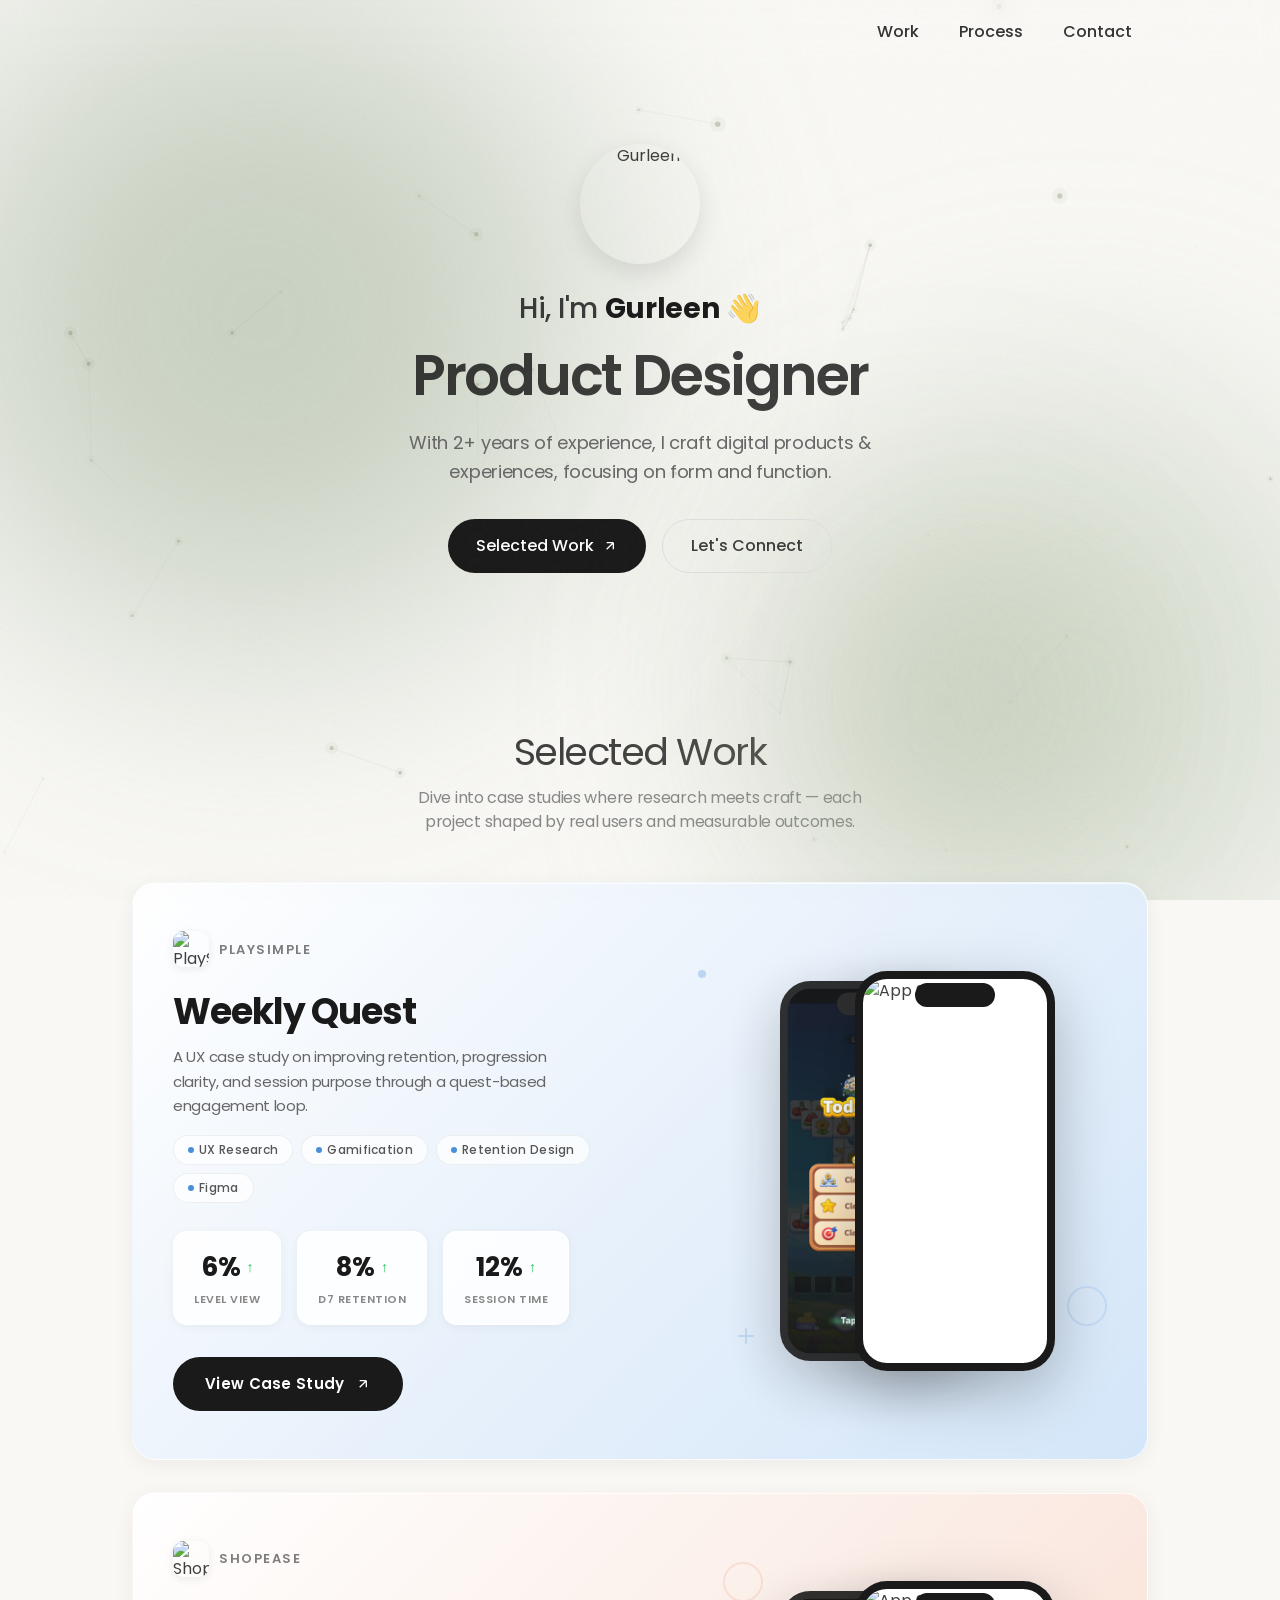
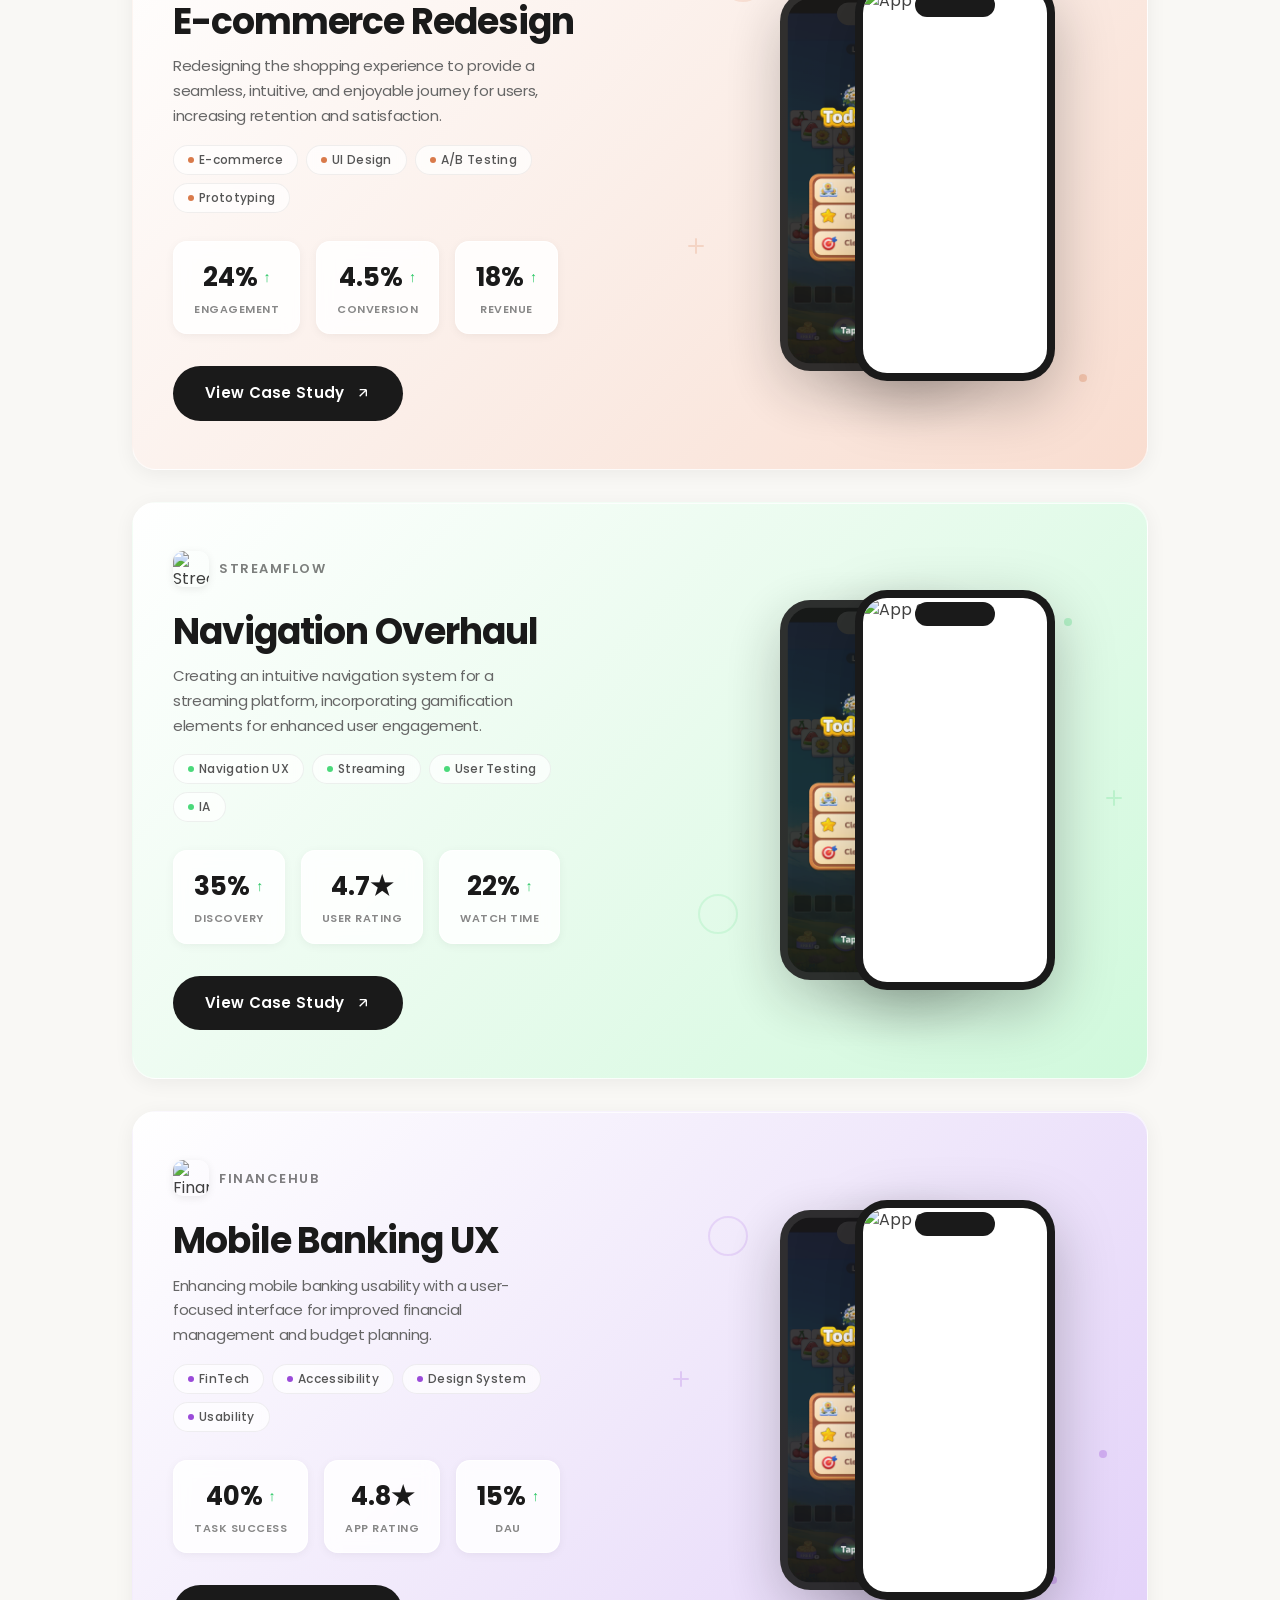
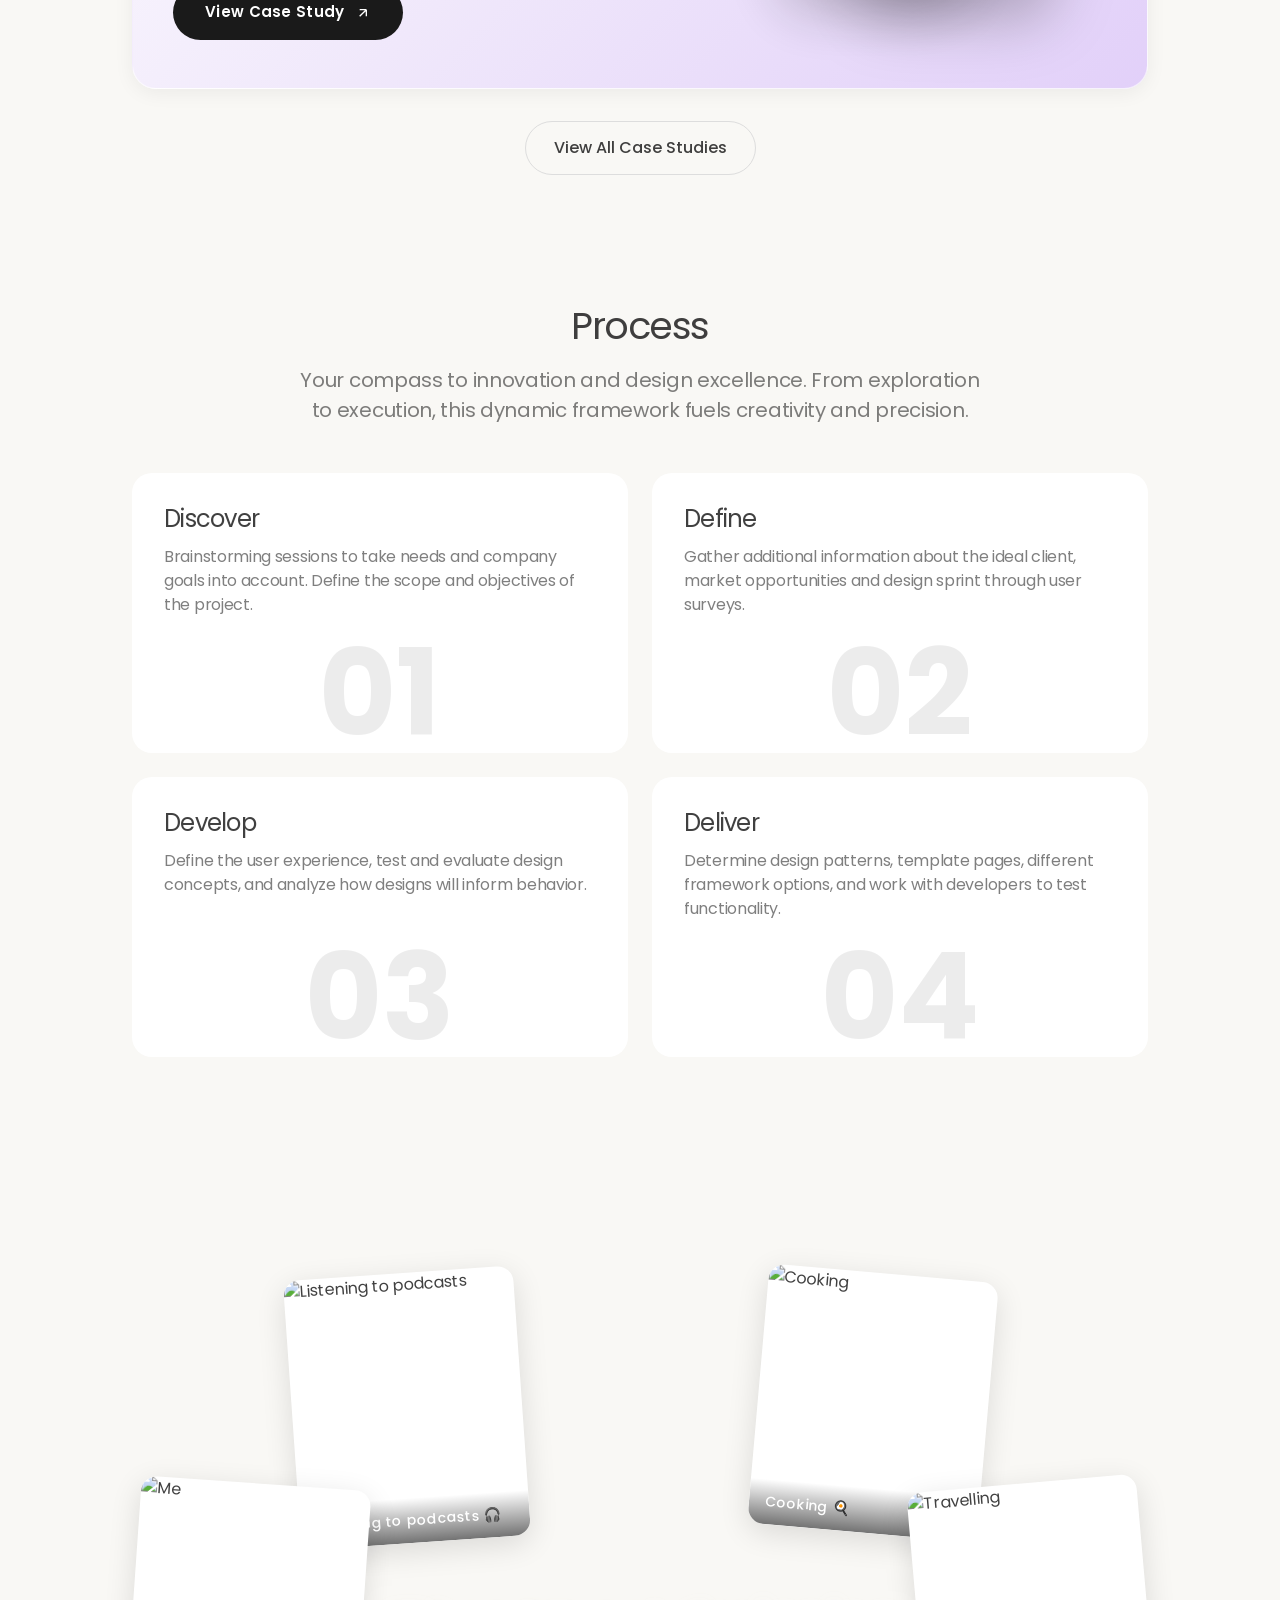
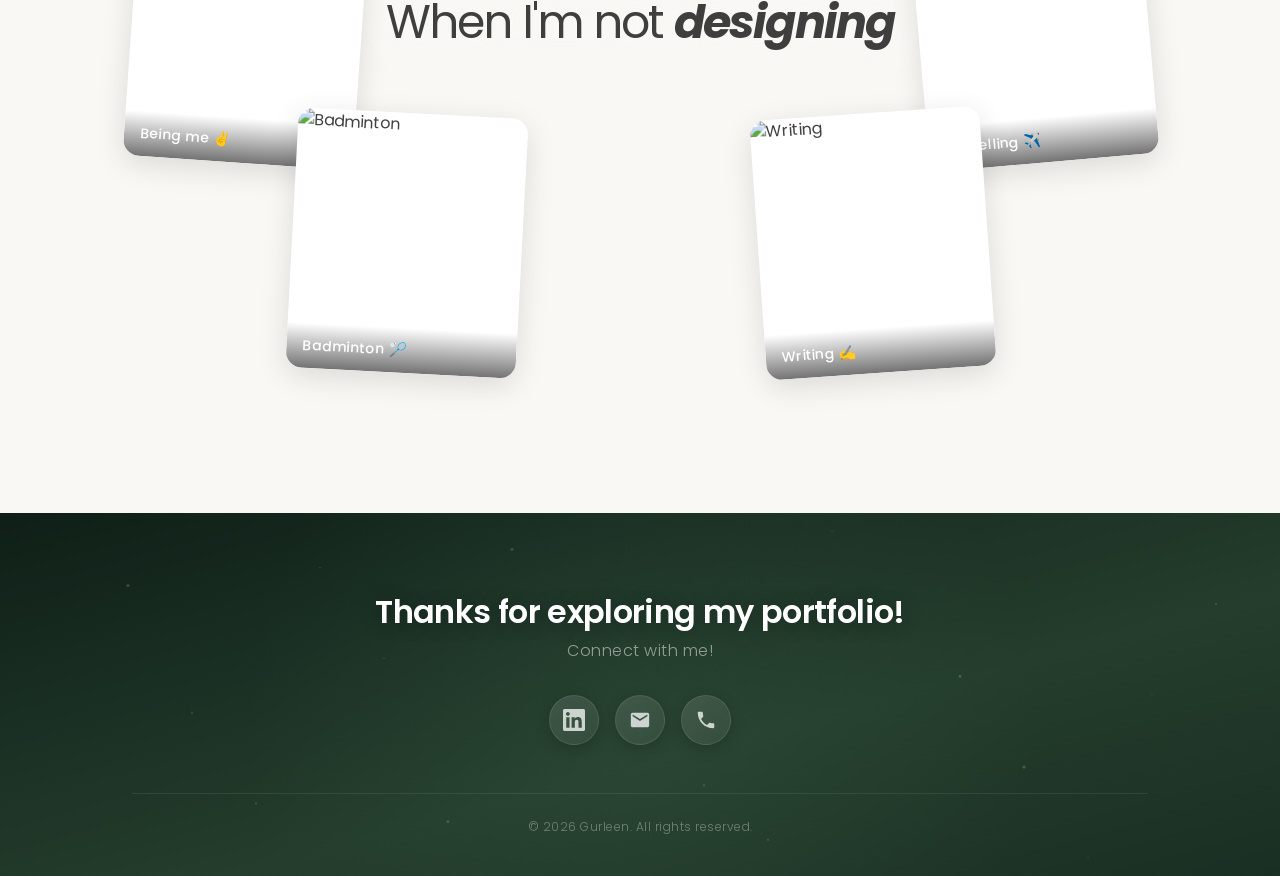
==== index.html @ dbb19b1e "Initial commit: Gurleen portfolio site" ====
<!doctype html>
<html lang="en-US">
<head>
    <meta charset="utf-8">
    <meta name="viewport" content="width=device-width, initial-scale=1.0">
    <title>Gurleen - Product Designer Portfolio</title>
    <meta name="description" content="Product Designer with 2+ years of experience crafting digital products & experiences. Specializing in UX/UI design, design systems, and user research.">
    
    <!-- Favicon -->
    <link href="https://framerusercontent.com/images/3dpALmvrIR88qPmbDlYoTyJSig.png" rel="icon">
    
    <!-- Open Graph -->
    <meta property="og:type" content="website">
    <meta property="og:title" content="Gurleen - Product Designer Portfolio">
    <meta property="og:description" content="Product Designer with 2+ years of experience crafting digital products & experiences.">
    <meta property="og:image" content="https://framerusercontent.com/images/rBYv4R2TbYh9J3MwS5SbSYaLus.jpg">
    
    <!-- Google Fonts -->
    <link rel="preconnect" href="https://fonts.googleapis.com">
    <link rel="preconnect" href="https://fonts.gstatic.com" crossorigin>
    <link href="https://fonts.googleapis.com/css2?family=Poppins:wght@300;400;500;600;700&display=swap" rel="stylesheet">

    <style>
        /* ===== CSS CUSTOM PROPERTIES (COLOR TOKENS) ===== */
        :root {
            --bg-primary: #f9f8f5;
            --bg-secondary: #f5f4ef;
            --bg-white: #ffffff;
            --bg-dark: #1e1515;
            
            --text-primary: rgba(0, 0, 0, 0.75);
            --text-secondary: rgba(0, 0, 0, 0.5);
            --text-tertiary: rgba(0, 0, 0, 0.15);
            --text-white: #ffffff;
            --text-dark: #1e1515;
            
            --accent-green-light: #dfefd7;
            --accent-green-dark: #4d6043;
            --accent-peach-light: #fae5d1;
            --accent-peach-dark: #87684a;
            --accent-blue-light: #d1eafa;
            --accent-blue-dark: #3f6c88;
            --accent-purple-light: #e7e0eb;
            --accent-purple-dark: #755388;
            --accent-pink-light: #fad1d1;
            --accent-pink-dark: #793e3e;
            
            /* Work card accent colors */
            --card1-accent: #4a90d9;
            --card1-bg: linear-gradient(135deg, #ffffff 0%, #e8f1fb 50%, #d4e6f9 100%);
            --card2-accent: #d97a4a;
            --card2-bg: linear-gradient(135deg, #ffffff 0%, #fbeee8 50%, #f9ddd0 100%);
            --card3-accent: #4ad97a;
            --card3-bg: linear-gradient(135deg, #ffffff 0%, #e8fbed 50%, #d0f9dc 100%);
            --card4-accent: #9a4ad9;
            --card4-bg: linear-gradient(135deg, #ffffff 0%, #f0e8fb 50%, #e2d0f9 100%);
            
            --font-heading: 'Poppins', sans-serif;
            --font-body: 'Poppins', sans-serif;
            
            --radius-sm: 8px;
            --radius-md: 12px;
            --radius-lg: 20px;
            --radius-xl: 32px;
        }

        /* ===== RESET & BASE ===== */
        *, *::before, *::after {
            box-sizing: border-box;
            margin: 0;
            padding: 0;
        }

        html {
            scroll-behavior: smooth;
            -webkit-font-smoothing: antialiased;
            -moz-osx-font-smoothing: grayscale;
        }

        body {
            font-family: var(--font-body);
            font-size: 16px;
            line-height: 1.5;
            color: var(--text-primary);
            background-color: #f9f8f5;
            position: relative;
            overflow-x: hidden;
        }

        /* ===== REFINED AMBIENT BACKGROUND ===== */
        /* Color Palette: Monochromatic Sage/Olive Tones */
        
        /* Noise texture overlay */
        .noise-overlay {
            position: fixed;
            top: 0;
            left: 0;
            width: 100%;
            height: 100%;
            z-index: 2;
            pointer-events: none;
            opacity: 0.02;
            background-image: url("data:image/svg+xml,%3Csvg viewBox='0 0 200 200' xmlns='http://www.w3.org/2000/svg'%3E%3Cfilter id='noiseFilter'%3E%3CfeTurbulence type='fractalNoise' baseFrequency='0.9' numOctaves='4' stitchTiles='stitch'/%3E%3C/filter%3E%3Crect width='100%25' height='100%25' filter='url(%23noiseFilter)'/%3E%3C/svg%3E");
        }
        
        .glow-container {
            position: fixed;
            top: 0;
            left: 0;
            width: 100%;
            height: 100%;
            z-index: 0;
            pointer-events: none;
            overflow: hidden;
        }
        
        /* Interactive Constellation Canvas */
        #constellation-canvas {
            position: fixed;
            top: 0;
            left: 0;
            width: 100%;
            height: 100%;
            z-index: 1;
            pointer-events: none;
        }
        
        .glow-orb {
            position: absolute;
            border-radius: 50%;
            will-change: transform;
            mix-blend-mode: multiply;
        }
        
        /* ===== Blob 1 - Deep Sage ===== */
        .blob-primary {
            width: 900px;
            height: 900px;
            background: radial-gradient(circle, 
                rgba(140, 160, 130, 0.5) 0%, 
                rgba(120, 145, 110, 0.3) 40%, 
                transparent 70%);
            filter: blur(100px);
            top: -15%;
            left: -15%;
            animation: drift-primary 30s ease-in-out infinite, morph 25s ease-in-out infinite;
        }
        
        /* ===== Blob 2 - Light Sage ===== */
        .blob-secondary {
            width: 800px;
            height: 800px;
            background: radial-gradient(circle, 
                rgba(170, 190, 160, 0.45) 0%, 
                rgba(155, 175, 145, 0.25) 40%, 
                transparent 70%);
            filter: blur(90px);
            bottom: -20%;
            right: -15%;
            animation: drift-secondary 35s ease-in-out infinite, morph 20s ease-in-out infinite reverse;
        }
        
        /* ===== Blob 3 - Muted Olive ===== */
        .blob-tertiary {
            width: 600px;
            height: 600px;
            background: radial-gradient(circle, 
                rgba(160, 170, 140, 0.4) 0%, 
                transparent 60%);
            filter: blur(110px);
            top: 45%;
            left: 50%;
            transform: translate(-50%, -50%);
            animation: drift-tertiary 40s ease-in-out infinite;
        }
        
        /* ===== KEYFRAME ANIMATIONS ===== */
        @keyframes drift-primary {
            0%, 100% { transform: translate(0, 0); }
            25% { transform: translate(60px, 40px); }
            50% { transform: translate(30px, -30px); }
            75% { transform: translate(-40px, 20px); }
        }
        
        @keyframes drift-secondary {
            0%, 100% { transform: translate(0, 0); }
            33% { transform: translate(-50px, -40px); }
            66% { transform: translate(40px, 30px); }
        }
        
        @keyframes drift-tertiary {
            0%, 100% { transform: translate(-50%, -50%); }
            50% { transform: translate(calc(-50% + 80px), calc(-50% - 60px)); }
        }
        
        @keyframes morph {
            0%, 100% { border-radius: 50%; }
            25% { border-radius: 40% 60% 55% 45% / 55% 40% 60% 45%; }
            50% { border-radius: 55% 45% 45% 55% / 45% 55% 50% 50%; }
            75% { border-radius: 45% 55% 50% 50% / 50% 45% 55% 50%; }
        }

        img {
            max-width: 100%;
            height: auto;
            display: block;
        }

        a {
            color: inherit;
            text-decoration: none;
        }

        /* ===== TYPOGRAPHY ===== */
        h1, h2, h3, h4, h5, h6 {
            font-family: var(--font-heading);
            font-weight: 400;
            line-height: 1.2;
            color: var(--text-primary);
        }

        h1 {
            font-size: 48px;
            letter-spacing: -0.04em;
        }

        h2 {
            font-size: 38px;
            letter-spacing: -0.04em;
        }

        h3 {
            font-size: 32px;
            letter-spacing: -0.03em;
        }

        h4 {
            font-size: 28px;
            letter-spacing: -0.02em;
        }

        p {
            font-size: 20px;
            line-height: 1.5;
            color: var(--text-secondary);
            letter-spacing: -0.3px;
        }

        .text-small {
            font-size: 16px;
        }

        .text-large {
            font-size: 24px;
        }

        /* ===== LAYOUT ===== */
        .container {
            width: 100%;
            max-width: 1080px;
            margin: 0 auto;
            padding: 0 32px;
        }

        .section {
            padding: 96px 0;
        }

        .section-header {
            margin-bottom: 48px;
        }

        /* ===== NAVIGATION ===== */
        .nav {
            position: sticky;
            top: 0;
            z-index: 100;
            background: transparent;
            backdrop-filter: blur(12px);
            -webkit-backdrop-filter: blur(12px);
            padding: 20px 0;
        }

        .nav-container {
            display: flex;
            justify-content: flex-end;
            align-items: center;
            max-width: 1080px;
            margin: 0 auto;
            padding: 0 32px;
        }

        .nav-links {
            display: flex;
            gap: 8px;
            list-style: none;
        }

        .nav-links a {
            font-family: var(--font-body);
            font-size: 16px;
            font-weight: 500;
            color: #333;
            padding: 12px 16px;
            border-radius: var(--radius-sm);
            transition: color 0.2s;
        }

        .nav-links a:hover {
            color: var(--text-secondary);
        }

        /* ===== MAIN CONTENT Z-INDEX ===== */
        .nav, .hero, .work-section, .skills-section, .experience-section, .hobbies-section, .contact-section, footer {
            position: relative;
            z-index: 1;
        }

        /* ===== HOBBIES / WHEN I'M NOT DESIGNING ===== */
        .hobbies-section {
            padding: 120px 0 140px;
            overflow: hidden;
        }

        .hobbies-collage {
            position: relative;
            width: 100%;
            max-width: 1100px;
            height: 700px;
            margin: 0 auto;
        }

        /* Center heading inside collage */
        .hobbies-title {
            position: absolute;
            top: 50%;
            left: 50%;
            transform: translate(-50%, -50%) scale(0.6);
            z-index: 5;
            text-align: center;
            white-space: nowrap;
            opacity: 0;
            filter: blur(12px);
            transition: opacity 0.8s ease, transform 0.8s cubic-bezier(0.16, 1, 0.3, 1), filter 0.8s ease;
        }

        .hobbies-title.animate-in {
            opacity: 1;
            transform: translate(-50%, -50%) scale(1);
            filter: blur(0);
        }

        .hobbies-title h2 {
            font-size: 46px;
            font-weight: 400;
            color: var(--text-primary);
            line-height: 1.2;
            text-shadow: 0 2px 20px rgba(249, 248, 245, 0.9);
        }

        .hobbies-title h2 em {
            font-weight: 700;
            font-style: italic;
        }

        .hobby-card {
            position: absolute;
            border-radius: 16px;
            overflow: hidden;
            box-shadow: 0 8px 30px rgba(0, 0, 0, 0.12);
            background: #fff;
            cursor: default;

            /* Start state: off-screen and invisible */
            opacity: 0;
            transform: var(--start-transform);
            transition: opacity 0s, transform 0s;
        }

        .hobby-card.animate-in {
            opacity: 1;
            transform: var(--end-transform);
            transition: opacity 0.6s cubic-bezier(0.16, 1, 0.3, 1),
                        transform 1s cubic-bezier(0.16, 1, 0.3, 1),
                        box-shadow 0.1s ease;
        }

        /* After entry animation settles, use snappier timing for hover */
        .hobby-card.hover-ready {
            transition: opacity 0.1s ease,
                        transform 0.1s cubic-bezier(0.34, 1.56, 0.64, 1),
                        box-shadow 0.1s ease;
        }

        .hobby-card.animate-in:hover {
            transform: var(--end-transform) scale(1.07);
            box-shadow: 0 18px 48px rgba(0, 0, 0, 0.18);
            z-index: 10;
        }

        .hobby-card img {
            width: 100%;
            height: 100%;
            object-fit: cover;
            display: block;
        }

        .hobby-label {
            position: absolute;
            bottom: 0;
            left: 0;
            right: 0;
            padding: 12px 16px;
            background: linear-gradient(transparent, rgba(0,0,0,0.55));
            color: #fff;
            font-size: 14px;
            font-weight: 500;
            letter-spacing: 0.02em;
        }

        /* Card 1 - Podcasts: top-left */
        .hobby-card:nth-child(2) {
            width: 230px; height: 270px;
            top: 0; left: 160px;
            --start-transform: translate(-350px, -300px) rotate(-40deg) scale(2.8);
            --end-transform: rotate(-4deg);
            transition-delay: 0.1s;
        }

        /* Card 2 - Cooking: top-right */
        .hobby-card:nth-child(3) {
            width: 230px; height: 260px;
            top: 0; right: 160px;
            --start-transform: translate(350px, -300px) rotate(20deg) scale(3);
            --end-transform: rotate(5deg);
            transition-delay: 0.2s;
        }

        /* Card 3 - My Photo: middle-left */
        .hobby-card:nth-child(4) {
            width: 230px; height: 280px;
            top: 50%; left: 0;
            margin-top: -140px;
            --start-transform: translate(-450px, 0) rotate(35deg) scale(2.5);
            --end-transform: rotate(4deg);
            transition-delay: 0.3s;
        }

        /* Card 4 - Travelling: middle-right */
        .hobby-card:nth-child(5) {
            width: 230px; height: 280px;
            top: 50%; right: 0;
            margin-top: -140px;
            --start-transform: translate(450px, 0) rotate(-30deg) scale(2.8);
            --end-transform: rotate(-5deg);
            transition-delay: 0.1s;
        }

        /* Card 5 - Badminton: bottom-left */
        .hobby-card:nth-child(6) {
            width: 230px; height: 260px;
            bottom: 0; left: 160px;
            --start-transform: translate(-350px, 300px) rotate(-25deg) scale(3);
            --end-transform: rotate(3deg);
            transition-delay: 0.5s;
        }

        /* Card 6 - Writing: bottom-right */
        .hobby-card:nth-child(7) {
            width: 230px; height: 260px;
            bottom: 0; right: 160px;
            --start-transform: translate(350px, 300px) rotate(35deg) scale(2.5);
            --end-transform: rotate(-4deg);
            transition-delay: 0.6s;
        }

        @media (max-width: 768px) {
            .hobbies-collage {
                height: 900px;
                max-width: 400px;
            }

            .hobbies-title h2 {
                font-size: 28px;
            }

            .hobby-card:nth-child(2) {
                width: 160px; height: 190px;
                top: 0; left: 30px;
            }
            .hobby-card:nth-child(3) {
                width: 160px; height: 185px;
                top: 0; right: 30px; left: auto;
            }
            .hobby-card:nth-child(4) {
                width: 160px; height: 200px;
                top: 50%; left: 5px;
                margin-top: -100px;
            }
            .hobby-card:nth-child(5) {
                width: 160px; height: 200px;
                top: 50%; right: 5px; left: auto;
                margin-top: -100px;
            }
            .hobby-card:nth-child(6) {
                width: 160px; height: 190px;
                bottom: 0; left: 30px;
            }
            .hobby-card:nth-child(7) {
                width: 160px; height: 185px;
                bottom: 0; right: 30px; left: auto;
            }
        }

        /* ===== HERO SECTION ===== */
        .hero {
            padding: 80px 0 60px;
            text-align: center;
        }

        .hero-avatar {
            width: 120px;
            height: 120px;
            border-radius: 50%;
            overflow: hidden;
            margin: 0 auto 24px;
            box-shadow: 0 8px 24px rgba(0, 0, 0, 0.1);
        }

        .hero-avatar img {
            width: 100%;
            height: 100%;
            object-fit: cover;
        }

        .hero-intro {
            font-size: 28px;
            color: var(--text-primary);
            margin-bottom: 12px;
            font-weight: 500;
        }

        .hero-intro .name {
            font-weight: 700;
            color: #1a1a1a;
        }

        .hero-title {
            font-size: 56px;
            font-weight: 600;
            margin-bottom: 20px;
            color: var(--text-primary);
        }

        .hero-description {
            max-width: 520px;
            margin: 0 auto 32px;
            font-size: 18px;
            line-height: 1.6;
            color: #666;
        }

        .hero-buttons {
            display: flex;
            justify-content: center;
            gap: 16px;
            flex-wrap: wrap;
        }

        /* ===== BUTTONS ===== */
        .btn {
            display: inline-flex;
            align-items: center;
            justify-content: center;
            gap: 8px;
            padding: 14px 28px;
            border-radius: 50px;
            font-family: var(--font-body);
            font-size: 16px;
            font-weight: 500;
            cursor: pointer;
            transition: all 0.3s ease;
            border: none;
        }

        .btn-primary {
            background-color: #1a1a1a;
            color: #ffffff;
        }

        .btn-primary:hover {
            background-color: #000000;
            transform: scale(1.05);
        }

        .btn-secondary {
            background-color: transparent;
            color: var(--text-primary);
            border: 1px solid #ddd;
        }

        .btn-secondary:hover {
            background-color: var(--bg-secondary);
            border-color: #ccc;
        }

        /* ===== WORK/PROJECTS SECTION ===== */
        .work {
            padding: 96px 0 64px;
        }

        .work-header {
            text-align: center;
            margin-bottom: 48px;
        }

        /* Sticky Scroll Container */
        .work-cards-container {
            position: relative;
        }

        /* Case Study Card Design with Sticky Scroll */
        .case-study-card {
            border-radius: 24px;
            overflow: hidden;
            margin-bottom: 32px;
            display: flex;
            min-height: 440px;
            position: sticky;
            top: 100px;
            /* Base card styling */
            background: var(--card1-bg);
            border: 1px solid rgba(255,255,255,0.6);
            box-shadow:
                0 4px 20px rgba(0, 0, 0, 0.06),
                inset 0 1px 0 rgba(255, 255, 255, 0.8);
            transition:
                transform 0.45s cubic-bezier(0.23, 1, 0.32, 1),
                box-shadow 0.5s ease;
        }

        .case-study-card:hover {
            box-shadow:
                0 20px 60px rgba(0, 0, 0, 0.10),
                0 8px 24px rgba(0, 0, 0, 0.06),
                inset 0 1px 0 rgba(255, 255, 255, 0.9);
        }

        .case-study-card:nth-child(1) {
            top: 100px; z-index: 1;
            background: var(--card1-bg);
            --card-accent: var(--card1-accent);
        }
        .case-study-card:nth-child(2) {
            top: 130px; z-index: 2;
            background: var(--card2-bg);
            --card-accent: var(--card2-accent);
        }
        .case-study-card:nth-child(3) {
            top: 160px; z-index: 3;
            background: var(--card3-bg);
            --card-accent: var(--card3-accent);
        }
        .case-study-card:nth-child(4) {
            top: 190px; z-index: 4;
            background: var(--card4-bg);
            --card-accent: var(--card4-accent);
        }

        .case-study-content {
            flex: 1;
            padding: 48px 40px;
            display: flex;
            flex-direction: column;
            position: relative;
            z-index: 2;
        }

        /* Brand Header */
        .brand-header {
            display: flex;
            align-items: center;
            gap: 10px;
            margin-bottom: 24px;
        }

        .brand-logo {
            width: 36px;
            height: 36px;
            border-radius: 10px;
            object-fit: contain;
            box-shadow: 0 2px 8px rgba(0,0,0,0.08);
        }

        .brand-name {
            font-size: 13px;
            font-weight: 600;
            color: var(--text-secondary);
            letter-spacing: 1.5px;
            text-transform: uppercase;
        }

        /* Main Title */
        .case-study-title {
            font-size: 36px;
            font-weight: 700;
            margin-bottom: 12px;
            color: #1a1a1a;
            line-height: 1.15;
            letter-spacing: -0.03em;
        }

        /* Description */
        .case-study-description {
            font-size: 15px;
            color: #666;
            margin-bottom: 16px;
            max-width: 380px;
            line-height: 1.65;
        }

        /* Skill Tags */
        .skill-tags {
            display: flex;
            flex-wrap: wrap;
            gap: 8px;
            margin-bottom: 28px;
        }
        .skill-tag {
            display: inline-flex;
            align-items: center;
            gap: 5px;
            padding: 5px 14px;
            border-radius: 50px;
            font-size: 12px;
            font-weight: 500;
            letter-spacing: 0.3px;
            background: rgba(255,255,255,0.7);
            border: 1px solid rgba(0,0,0,0.06);
            color: #555;
            backdrop-filter: blur(4px);
            transition: all 0.3s ease;
        }
        .skill-tag:hover {
            background: rgba(255,255,255,0.95);
            border-color: rgba(0,0,0,0.12);
            transform: translateY(-1px);
            box-shadow: 0 3px 8px rgba(0,0,0,0.06);
        }
        .skill-tag-dot {
            width: 6px;
            height: 6px;
            border-radius: 50%;
            background: var(--card-accent, #999);
        }

        /* Metrics Row */
        .metrics-row {
            display: flex;
            gap: 16px;
            margin-bottom: 32px;
        }

        .metric-card {
            background: rgba(255,255,255,0.85);
            border-radius: 14px;
            padding: 16px 20px;
            text-align: center;
            box-shadow: 0 2px 10px rgba(0, 0, 0, 0.05);
            min-width: 100px;
            border: 1px solid rgba(255,255,255,0.9);
            backdrop-filter: blur(8px);
            transition: all 0.35s cubic-bezier(0.23, 1, 0.32, 1);
            position: relative;
            overflow: hidden;
        }
        .metric-card::before {
            content: '';
            position: absolute;
            top: 0; left: 0;
            width: 100%; height: 3px;
            background: var(--card-accent, #4a90d9);
            opacity: 0;
            transition: opacity 0.3s ease;
        }
        .case-study-card:hover .metric-card::before {
            opacity: 1;
        }
        .metric-card:hover {
            transform: translateY(-4px);
            box-shadow: 0 8px 24px rgba(0, 0, 0, 0.08);
        }

        .metric-value {
            display: flex;
            align-items: center;
            justify-content: center;
            gap: 6px;
            font-size: 26px;
            font-weight: 700;
            color: #1a1a1a;
            margin-bottom: 4px;
            font-variant-numeric: tabular-nums;
        }

        .metric-arrow {
            color: #22c55e;
            font-size: 14px;
            display: inline-flex;
            animation: arrow-bounce 2s ease-in-out infinite;
        }
        @keyframes arrow-bounce {
            0%, 100% { transform: translateY(0); }
            50% { transform: translateY(-3px); }
        }

        .metric-label {
            font-size: 11px;
            color: #888;
            font-weight: 600;
            text-transform: uppercase;
            letter-spacing: 0.5px;
        }

        /* CTA Button with Magnetic Hover */
        .case-study-cta {
            display: inline-flex;
            align-items: center;
            justify-content: center;
            gap: 10px;
            background: #1a1a1a;
            color: #ffffff;
            padding: 16px 32px;
            border-radius: 50px;
            font-size: 15px;
            font-weight: 600;
            letter-spacing: 0.3px;
            cursor: pointer;
            transition: all 0.4s cubic-bezier(0.175, 0.885, 0.32, 1.275);
            border: none;
            width: fit-content;
            margin-top: auto;
            position: relative;
            overflow: hidden;
            z-index: 2;
        }

        .case-study-cta::before {
            content: '';
            position: absolute;
            top: 0;
            left: -100%;
            width: 100%;
            height: 100%;
            background: linear-gradient(90deg, transparent, rgba(255,255,255,0.15), transparent);
            transition: left 0.6s ease;
        }

        .case-study-cta::after {
            content: '';
            position: absolute;
            inset: 0;
            border-radius: 50px;
            background: linear-gradient(135deg, var(--card-accent, #4a90d9), #1a1a1a);
            opacity: 0;
            transition: opacity 0.4s ease;
            z-index: -1;
        }

        .case-study-cta:hover {
            transform: scale(1.08);
            box-shadow:
                0 10px 30px rgba(0, 0, 0, 0.2),
                0 0 0 1px rgba(255,255,255,0.1);
        }
        .case-study-cta:hover::after {
            opacity: 1;
        }

        .case-study-cta:hover::before {
            left: 100%;
        }

        .case-study-cta svg {
            transition: transform 0.3s ease;
        }

        .case-study-cta:hover svg {
            transform: translate(4px, -4px);
        }

        /* Device Mockups */
        .case-study-visuals {
            flex: 1;
            position: relative;
            display: flex;
            align-items: center;
            justify-content: center;
            padding: 32px;
            min-width: 400px;
            z-index: 2;
        }

        .device-mockups {
            position: relative;
            width: 100%;
            height: 100%;
            display: flex;
            align-items: center;
            justify-content: center;
        }

        .phone-mockup {
            position: absolute;
            width: 200px;
            height: 400px;
            background: #1a1a1a;
            border-radius: 32px;
            padding: 8px;
            box-shadow: 0 20px 60px rgba(0, 0, 0, 0.25);
            transition: transform 0.6s cubic-bezier(0.23, 1, 0.32, 1);
        }

        .phone-mockup.primary {
            z-index: 2;
            right: 60px;
        }
        .case-study-card:hover .phone-mockup.primary {
            transform: translateY(-8px) rotate(2deg);
        }

        .phone-mockup.secondary {
            z-index: 1;
            right: 140px;
            transform: scale(0.95);
            opacity: 0.9;
        }
        .case-study-card:hover .phone-mockup.secondary {
            transform: scale(0.95) translateY(-4px) rotate(-2deg);
        }

        .phone-screen {
            width: 100%;
            height: 100%;
            border-radius: 24px;
            overflow: hidden;
            background: #fff;
        }

        .phone-screen img {
            width: 100%;
            height: 100%;
            object-fit: fill;
        }

        .phone-notch {
            position: absolute;
            top: 12px;
            left: 50%;
            transform: translateX(-50%);
            width: 80px;
            height: 24px;
            background: #1a1a1a;
            border-radius: 12px;
            z-index: 3;
        }

        /* Floating decorative elements */
        .float-decoration {
            position: absolute;
            pointer-events: none;
            z-index: 0;
        }
        .float-dot {
            width: 8px;
            height: 8px;
            border-radius: 50%;
            background: var(--card-accent, #4a90d9);
            opacity: 0.3;
            animation: float-bob 3s ease-in-out infinite;
        }
        .float-ring {
            width: 40px;
            height: 40px;
            border-radius: 50%;
            border: 2px solid var(--card-accent, #4a90d9);
            opacity: 0.15;
            animation: float-bob 4s ease-in-out infinite reverse;
        }
        .float-cross {
            width: 16px;
            height: 16px;
            opacity: 0.2;
            animation: float-spin 8s linear infinite;
        }
        .float-cross::before,
        .float-cross::after {
            content: '';
            position: absolute;
            background: var(--card-accent, #4a90d9);
            border-radius: 2px;
        }
        .float-cross::before {
            width: 100%; height: 2px;
            top: 50%; left: 0;
            transform: translateY(-50%);
        }
        .float-cross::after {
            width: 2px; height: 100%;
            left: 50%; top: 0;
            transform: translateX(-50%);
        }
        @keyframes float-bob {
            0%, 100% { transform: translateY(0); }
            50% { transform: translateY(-12px); }
        }
        @keyframes float-spin {
            to { transform: rotate(360deg); }
        }

        .view-all-btn {
            text-align: center;
            margin-top: 32px;
        }

        /* ===== PROCESS SECTION ===== */
        .process {
            padding: 64px 0 96px;
        }

        .process-header {
            text-align: center;
            margin-bottom: 48px;
        }

        .process-header p {
            max-width: 700px;
            margin: 16px auto 0;
        }

        .process-grid {
            display: grid;
            grid-template-columns: repeat(2, 1fr);
            gap: 24px;
        }

        .process-card {
            background-color: var(--bg-white);
            border-radius: var(--radius-lg);
            padding: 32px;
            position: relative;
            min-height: 280px;
            overflow: hidden;
        }

        .process-number {
            font-size: 120px;
            font-weight: 700;
            color: var(--text-tertiary);
            position: absolute;
            bottom: -30px;
            left: 50%;
            transform: translateX(-50%);
            opacity: 0.5;
        }

        .process-card h3 {
            font-size: 24px;
            margin-bottom: 12px;
            position: relative;
            z-index: 1;
        }

        .process-card p {
            font-size: 16px;
            position: relative;
            z-index: 1;
        }

        /* ===== PREMIUM FOOTER ===== */
        .footer {
            background: linear-gradient(165deg, #0f1f17 0%, #1a2f23 30%, #243d2c 60%, #1a2f23 100%);
            color: var(--text-white);
            padding: 80px 0 40px;
            text-align: center;
            position: relative;
            overflow: hidden;
        }

        /* Ambient glow effect */
        .footer::before {
            content: '';
            position: absolute;
            top: -50%;
            left: 50%;
            transform: translateX(-50%);
            width: 800px;
            height: 800px;
            background: radial-gradient(circle, rgba(77, 124, 95, 0.15) 0%, transparent 70%);
            pointer-events: none;
        }

        /* Star-like dots with varied sizes */
        .footer::after {
            content: '';
            position: absolute;
            top: 0;
            left: 0;
            right: 0;
            bottom: 0;
            background-image: 
                radial-gradient(2px 2px at 10% 20%, rgba(255,255,255,0.4), transparent),
                radial-gradient(1.5px 1.5px at 20% 80%, rgba(255,255,255,0.3), transparent),
                radial-gradient(1px 1px at 30% 40%, rgba(255,255,255,0.25), transparent),
                radial-gradient(2px 2px at 40% 10%, rgba(255,255,255,0.35), transparent),
                radial-gradient(1px 1px at 50% 60%, rgba(255,255,255,0.2), transparent),
                radial-gradient(1.5px 1.5px at 60% 90%, rgba(255,255,255,0.3), transparent),
                radial-gradient(1px 1px at 70% 30%, rgba(255,255,255,0.25), transparent),
                radial-gradient(2px 2px at 80% 70%, rgba(255,255,255,0.4), transparent),
                radial-gradient(1px 1px at 90% 50%, rgba(255,255,255,0.2), transparent),
                radial-gradient(1.5px 1.5px at 15% 55%, rgba(255,255,255,0.3), transparent),
                radial-gradient(1px 1px at 25% 15%, rgba(255,255,255,0.25), transparent),
                radial-gradient(2px 2px at 35% 85%, rgba(255,255,255,0.35), transparent),
                radial-gradient(1px 1px at 45% 35%, rgba(255,255,255,0.2), transparent),
                radial-gradient(1.5px 1.5px at 55% 75%, rgba(255,255,255,0.3), transparent),
                radial-gradient(1px 1px at 65% 5%, rgba(255,255,255,0.25), transparent),
                radial-gradient(2px 2px at 75% 45%, rgba(255,255,255,0.4), transparent),
                radial-gradient(1px 1px at 85% 95%, rgba(255,255,255,0.2), transparent),
                radial-gradient(1.5px 1.5px at 95% 25%, rgba(255,255,255,0.3), transparent);
            pointer-events: none;
            opacity: 0.7;
        }

        .footer .container {
            position: relative;
            z-index: 1;
        }

        .footer h2 {
            color: #ffffff;
            margin-bottom: 8px;
            font-size: 32px;
            font-weight: 600;
            letter-spacing: -0.02em;
            text-shadow: 0 2px 20px rgba(0, 0, 0, 0.3);
        }

        .footer-subtitle {
            color: rgba(255, 255, 255, 0.5);
            margin-bottom: 32px;
            font-size: 16px;
            font-weight: 300;
            letter-spacing: 0.5px;
        }

        .footer-icons {
            display: flex;
            justify-content: center;
            gap: 16px;
            margin-bottom: 48px;
        }

        .footer-icon-link {
            width: 50px;
            height: 50px;
            border-radius: 50%;
            background: linear-gradient(145deg, rgba(255, 255, 255, 0.12) 0%, rgba(255, 255, 255, 0.05) 100%);
            border: 1px solid rgba(255, 255, 255, 0.1);
            display: flex;
            align-items: center;
            justify-content: center;
            transition: all 0.4s cubic-bezier(0.175, 0.885, 0.32, 1.275);
            box-shadow: 0 4px 15px rgba(0, 0, 0, 0.2);
        }

        .footer-icon-link:hover {
            background: linear-gradient(145deg, rgba(255, 255, 255, 0.2) 0%, rgba(255, 255, 255, 0.1) 100%);
            transform: translateY(-6px) scale(1.05);
            box-shadow: 0 12px 30px rgba(0, 0, 0, 0.3);
            border-color: rgba(255, 255, 255, 0.2);
        }

        .footer-icon-link svg {
            width: 22px;
            height: 22px;
            fill: rgba(255, 255, 255, 0.75);
            transition: all 0.3s ease;
        }

        .footer-icon-link:hover svg {
            fill: #ffffff;
        }

        .footer-bottom {
            display: flex;
            justify-content: center;
            align-items: center;
            padding-top: 24px;
            border-top: 1px solid rgba(255, 255, 255, 0.08);
        }

        .footer-copyright {
            font-size: 12px;
            color: rgba(255, 255, 255, 0.35);
            font-weight: 300;
            letter-spacing: 0.5px;
        }

        /* ===== RESPONSIVE ===== */
        @media (max-width: 1024px) {
            h1 { font-size: 42px; }
            h2 { font-size: 32px; }
            h3 { font-size: 26px; }
        }

        @media (max-width: 768px) {
            .container {
                padding: 0 24px;
            }
            
            .section {
                padding: 64px 0;
            }
            
            h1 { font-size: 36px; }
            h2 { font-size: 28px; }
            h3 { font-size: 22px; }
            p { font-size: 18px; }
            
            .nav-links {
                display: none;
            }
            
            .hero-buttons {
                flex-direction: column;
                align-items: center;
            }
            
            .process-grid {
                grid-template-columns: 1fr;
            }
            
            .footer-bottom {
                flex-direction: column;
                gap: 24px;
            }

            .case-study-card {
                flex-direction: column;
            }

            .case-study-visuals {
                min-width: auto;
                min-height: 300px;
            }

            .phone-mockup {
                width: 140px;
                height: 280px;
            }

            .phone-mockup.primary {
                right: 30px;
            }

            .phone-mockup.secondary {
                right: 90px;
            }

            .metrics-row {
                flex-wrap: wrap;
            }

            .metric-card {
                min-width: 80px;
                padding: 12px 16px;
            }

            .skill-tags {
                gap: 6px;
            }
            .skill-tag {
                font-size: 11px;
                padding: 4px 10px;
            }

            .case-study-title {
                font-size: 28px;
            }

            .float-decoration {
                display: none;
            }
        }
    </style>
</head>
<body>
    <!-- REFINED AMBIENT BACKGROUND -->
    <div class="glow-container">
        <!-- Ambient Color Blobs - Monochromatic Sage -->
        <div class="glow-orb blob-primary"></div>
        <div class="glow-orb blob-secondary"></div>
        <div class="glow-orb blob-tertiary"></div>
    </div>
    
    <!-- Interactive Constellation Network -->
    <canvas id="constellation-canvas"></canvas>
    
    <!-- Noise Texture Overlay -->
    <div class="noise-overlay"></div>

    <!-- NAVIGATION -->
    <nav class="nav">
        <div class="nav-container">
            <ul class="nav-links">
                <li><a href="#work">Work</a></li>
                <li><a href="#process">Process</a></li>
                <li><a href="#contact">Contact</a></li>
            </ul>
        </div>
    </nav>

    <!-- HERO SECTION -->
    <section class="hero">
        <div class="container">
            <div class="hero-avatar">
                <img src="https://framerusercontent.com/images/vq9vnuJruUyplvTmweJBT00k1I.jpg?width=200&height=200" alt="Gurleen">
            </div>
            <p class="hero-intro">Hi, I'm <span class="name">Gurleen</span> 👋</p>
            <h1 class="hero-title">Product Designer</h1>
            <p class="hero-description">
                With 2+ years of experience, I craft digital products & experiences, focusing on form and function.
            </p>
            <div class="hero-buttons">
                <a href="#work" class="btn btn-primary">
                    <span>Selected Work</span>
                    <svg width="16" height="16" viewBox="0 0 24 24" fill="none" stroke="currentColor" stroke-width="2">
                        <path d="M7 17L17 7M17 7H7M17 7V17"/>
                    </svg>
                </a>
                <a href="#contact" class="btn btn-secondary">Let's Connect</a>
            </div>
        </div>
    </section>

    <!-- WORK SECTION -->
    <section id="work" class="work">
        <div class="container">
            <div class="work-header">
                <h2>Selected Work</h2>
                <p style="max-width: 500px; margin: 12px auto 0; font-size: 16px; color: #888;">Dive into case studies where research meets craft — each project shaped by real users and measurable outcomes.</p>
            </div>
            
            <!-- Sticky Scroll Cards Container -->
            <div class="work-cards-container">
            
            <!-- Case Study 1: PlaySimple Weekly Quest -->
            <div class="case-study-card">
                <div class="case-study-content">
                    <div class="brand-header">
                        <img src="https://framerusercontent.com/images/vq9vnuJruUyplvTmweJBT00k1I.jpg?width=64" alt="PlaySimple" class="brand-logo">
                        <span class="brand-name">PlaySimple</span>
                    </div>
                    
                    <h3 class="case-study-title">Weekly Quest</h3>
                    
                    <p class="case-study-description">
                        A UX case study on improving retention, progression clarity, and session purpose through a quest-based engagement loop.
                    </p>

                    <div class="skill-tags">
                        <span class="skill-tag"><span class="skill-tag-dot"></span>UX Research</span>
                        <span class="skill-tag"><span class="skill-tag-dot"></span>Gamification</span>
                        <span class="skill-tag"><span class="skill-tag-dot"></span>Retention Design</span>
                        <span class="skill-tag"><span class="skill-tag-dot"></span>Figma</span>
                    </div>
                    
                    <div class="metrics-row">
                        <div class="metric-card">
                            <div class="metric-value">
                                6%
                                <span class="metric-arrow">↑</span>
                            </div>
                            <div class="metric-label">Level View</div>
                        </div>
                        <div class="metric-card">
                            <div class="metric-value">
                                8%
                                <span class="metric-arrow">↑</span>
                            </div>
                            <div class="metric-label">D7 Retention</div>
                        </div>
                        <div class="metric-card">
                            <div class="metric-value">
                                12%
                                <span class="metric-arrow">↑</span>
                            </div>
                            <div class="metric-label">Session Time</div>
                        </div>
                    </div>
                    
                    <a href="case-study-1.html" class="case-study-cta">
                        View Case Study
                        <svg width="16" height="16" viewBox="0 0 24 24" fill="none" stroke="currentColor" stroke-width="2">
                            <path d="M7 17L17 7M17 7H7M17 7V17"/>
                        </svg>
                    </a>
                </div>
                
                <div class="case-study-visuals">
                    <div class="float-decoration float-dot" style="top: 15%; left: 10%; animation-delay: 0s;"></div>
                    <div class="float-decoration float-ring" style="top: 70%; right: 8%; animation-delay: 0.5s;"></div>
                    <div class="float-decoration float-cross" style="bottom: 20%; left: 18%; animation-delay: 1s;"></div>
                    <div class="float-decoration float-dot" style="top: 35%; right: 25%; animation-delay: 1.5s;"></div>
                    <div class="device-mockups">
                        <div class="phone-mockup secondary">
                            <div class="phone-notch"></div>
                            <div class="phone-screen">
                                <img src="images/Weekly%20quest%20intro.png" alt="App Screen 2">
                            </div>
                        </div>
                        <div class="phone-mockup primary">
                            <div class="phone-notch"></div>
                            <div class="phone-screen">
                                <img src="images/Quest%20Main%20Pop%20up.png" alt="App Screen 1">
                            </div>
                        </div>
                    </div>
                </div>
            </div>

            <!-- Case Study 2: E-commerce Redesign -->
            <div class="case-study-card">
                <div class="case-study-content">
                    <div class="brand-header">
                        <img src="https://framerusercontent.com/images/vq9vnuJruUyplvTmweJBT00k1I.jpg?width=64" alt="ShopEase" class="brand-logo">
                        <span class="brand-name">ShopEase</span>
                    </div>
                    
                    <h3 class="case-study-title">E-commerce Redesign</h3>
                    
                    <p class="case-study-description">
                        Redesigning the shopping experience to provide a seamless, intuitive, and enjoyable journey for users, increasing retention and satisfaction.
                    </p>

                    <div class="skill-tags">
                        <span class="skill-tag"><span class="skill-tag-dot"></span>E-commerce</span>
                        <span class="skill-tag"><span class="skill-tag-dot"></span>UI Design</span>
                        <span class="skill-tag"><span class="skill-tag-dot"></span>A/B Testing</span>
                        <span class="skill-tag"><span class="skill-tag-dot"></span>Prototyping</span>
                    </div>
                    
                    <div class="metrics-row">
                        <div class="metric-card">
                            <div class="metric-value">
                                24%
                                <span class="metric-arrow">↑</span>
                            </div>
                            <div class="metric-label">Engagement</div>
                        </div>
                        <div class="metric-card">
                            <div class="metric-value">
                                4.5%
                                <span class="metric-arrow">↑</span>
                            </div>
                            <div class="metric-label">Conversion</div>
                        </div>
                        <div class="metric-card">
                            <div class="metric-value">
                                18%
                                <span class="metric-arrow">↑</span>
                            </div>
                            <div class="metric-label">Revenue</div>
                        </div>
                    </div>
                    
                    <a href="case-study-2.html" class="case-study-cta">
                        View Case Study
                        <svg width="16" height="16" viewBox="0 0 24 24" fill="none" stroke="currentColor" stroke-width="2">
                            <path d="M7 17L17 7M17 7H7M17 7V17"/>
                        </svg>
                    </a>
                </div>
                
                <div class="case-study-visuals">
                    <div class="float-decoration float-ring" style="top: 12%; left: 15%; animation-delay: 0.3s;"></div>
                    <div class="float-decoration float-dot" style="bottom: 15%; right: 12%; animation-delay: 0.8s;"></div>
                    <div class="float-decoration float-cross" style="top: 60%; left: 8%; animation-delay: 1.2s;"></div>
                    <div class="device-mockups">
                        <div class="phone-mockup secondary">
                            <div class="phone-notch"></div>
                            <div class="phone-screen">
                                <img src="images/Weekly%20quest%20intro.png" alt="App Screen 2">
                            </div>
                        </div>
                        <div class="phone-mockup primary">
                            <div class="phone-notch"></div>
                            <div class="phone-screen">
                                <img src="images/Quest%20Main%20Pop%20up.png" alt="App Screen 1">
                            </div>
                        </div>
                    </div>
                </div>
            </div>

            <!-- Case Study 3: Streaming Navigation -->
            <div class="case-study-card">
                <div class="case-study-content">
                    <div class="brand-header">
                        <img src="https://framerusercontent.com/images/vq9vnuJruUyplvTmweJBT00k1I.jpg?width=64" alt="StreamFlow" class="brand-logo">
                        <span class="brand-name">StreamFlow</span>
                    </div>
                    
                    <h3 class="case-study-title">Navigation Overhaul</h3>
                    
                    <p class="case-study-description">
                        Creating an intuitive navigation system for a streaming platform, incorporating gamification elements for enhanced user engagement.
                    </p>

                    <div class="skill-tags">
                        <span class="skill-tag"><span class="skill-tag-dot"></span>Navigation UX</span>
                        <span class="skill-tag"><span class="skill-tag-dot"></span>Streaming</span>
                        <span class="skill-tag"><span class="skill-tag-dot"></span>User Testing</span>
                        <span class="skill-tag"><span class="skill-tag-dot"></span>IA</span>
                    </div>
                    
                    <div class="metrics-row">
                        <div class="metric-card">
                            <div class="metric-value">
                                35%
                                <span class="metric-arrow">↑</span>
                            </div>
                            <div class="metric-label">Discovery</div>
                        </div>
                        <div class="metric-card">
                            <div class="metric-value">
                                4.7★
                            </div>
                            <div class="metric-label">User Rating</div>
                        </div>
                        <div class="metric-card">
                            <div class="metric-value">
                                22%
                                <span class="metric-arrow">↑</span>
                            </div>
                            <div class="metric-label">Watch Time</div>
                        </div>
                    </div>
                    
                    <a href="case-study-3.html" class="case-study-cta">
                        View Case Study
                        <svg width="16" height="16" viewBox="0 0 24 24" fill="none" stroke="currentColor" stroke-width="2">
                            <path d="M7 17L17 7M17 7H7M17 7V17"/>
                        </svg>
                    </a>
                </div>
                
                <div class="case-study-visuals">
                    <div class="float-decoration float-dot" style="top: 20%; right: 15%; animation-delay: 0.2s;"></div>
                    <div class="float-decoration float-ring" style="bottom: 25%; left: 10%; animation-delay: 0.7s;"></div>
                    <div class="float-decoration float-cross" style="top: 50%; right: 5%; animation-delay: 1.1s;"></div>
                    <div class="device-mockups">
                        <div class="phone-mockup secondary">
                            <div class="phone-notch"></div>
                            <div class="phone-screen">
                                <img src="images/Weekly%20quest%20intro.png" alt="App Screen 2">
                            </div>
                        </div>
                        <div class="phone-mockup primary">
                            <div class="phone-notch"></div>
                            <div class="phone-screen">
                                <img src="images/Quest%20Main%20Pop%20up.png" alt="App Screen 1">
                            </div>
                        </div>
                    </div>
                </div>
            </div>

            <!-- Case Study 4: Banking App -->
            <div class="case-study-card">
                <div class="case-study-content">
                    <div class="brand-header">
                        <img src="https://framerusercontent.com/images/vq9vnuJruUyplvTmweJBT00k1I.jpg?width=64" alt="FinanceHub" class="brand-logo">
                        <span class="brand-name">FinanceHub</span>
                    </div>
                    
                    <h3 class="case-study-title">Mobile Banking UX</h3>
                    
                    <p class="case-study-description">
                        Enhancing mobile banking usability with a user-focused interface for improved financial management and budget planning.
                    </p>

                    <div class="skill-tags">
                        <span class="skill-tag"><span class="skill-tag-dot"></span>FinTech</span>
                        <span class="skill-tag"><span class="skill-tag-dot"></span>Accessibility</span>
                        <span class="skill-tag"><span class="skill-tag-dot"></span>Design System</span>
                        <span class="skill-tag"><span class="skill-tag-dot"></span>Usability</span>
                    </div>
                    
                    <div class="metrics-row">
                        <div class="metric-card">
                            <div class="metric-value">
                                40%
                                <span class="metric-arrow">↑</span>
                            </div>
                            <div class="metric-label">Task Success</div>
                        </div>
                        <div class="metric-card">
                            <div class="metric-value">
                                4.8★
                            </div>
                            <div class="metric-label">App Rating</div>
                        </div>
                        <div class="metric-card">
                            <div class="metric-value">
                                15%
                                <span class="metric-arrow">↑</span>
                            </div>
                            <div class="metric-label">DAU</div>
                        </div>
                    </div>
                    
                    <a href="case-study-4.html" class="case-study-cta">
                        View Case Study
                        <svg width="16" height="16" viewBox="0 0 24 24" fill="none" stroke="currentColor" stroke-width="2">
                            <path d="M7 17L17 7M17 7H7M17 7V17"/>
                        </svg>
                    </a>
                </div>
                
                <div class="case-study-visuals">
                    <div class="float-decoration float-ring" style="top: 18%; left: 12%; animation-delay: 0.4s;"></div>
                    <div class="float-decoration float-dot" style="bottom: 18%; right: 18%; animation-delay: 0.9s;"></div>
                    <div class="float-decoration float-cross" style="top: 45%; left: 5%; animation-delay: 1.3s;"></div>
                    <div class="float-decoration float-dot" style="bottom: 40%; right: 8%; animation-delay: 1.7s;"></div>
                    <div class="device-mockups">
                        <div class="phone-mockup secondary">
                            <div class="phone-notch"></div>
                            <div class="phone-screen">
                                <img src="images/Weekly%20quest%20intro.png" alt="App Screen 2">
                            </div>
                        </div>
                        <div class="phone-mockup primary">
                            <div class="phone-notch"></div>
                            <div class="phone-screen">
                                <img src="images/Quest%20Main%20Pop%20up.png" alt="App Screen 1">
                            </div>
                        </div>
                    </div>
                </div>
            </div>

            </div><!-- End of work-cards-container -->

            <div class="view-all-btn">
                <a href="#" class="btn btn-secondary">View All Case Studies</a>
            </div>
        </div>
    </section>

    <!-- PROCESS SECTION -->
    <section id="process" class="process">
        <div class="container">
            <div class="process-header">
                <h2>Process</h2>
                <p>Your compass to innovation and design excellence. From exploration to execution, this dynamic framework fuels creativity and precision.</p>
            </div>
            
            <div class="process-grid">
                <div class="process-card">
                    <span class="process-number">01</span>
                    <h3>Discover</h3>
                    <p>Brainstorming sessions to take needs and company goals into account. Define the scope and objectives of the project.</p>
                </div>
                <div class="process-card">
                    <span class="process-number">02</span>
                    <h3>Define</h3>
                    <p>Gather additional information about the ideal client, market opportunities and design sprint through user surveys.</p>
                </div>
                <div class="process-card">
                    <span class="process-number">03</span>
                    <h3>Develop</h3>
                    <p>Define the user experience, test and evaluate design concepts, and analyze how designs will inform behavior.</p>
                </div>
                <div class="process-card">
                    <span class="process-number">04</span>
                    <h3>Deliver</h3>
                    <p>Determine design patterns, template pages, different framework options, and work with developers to test functionality.</p>
                </div>
            </div>
        </div>
    </section>

    <!-- WHEN I'M NOT DESIGNING -->
    <section class="hobbies-section">
        <div class="container">
            <div class="hobbies-collage" id="hobbies-collage">
                <!-- Center Title -->
                <div class="hobbies-title" id="hobbies-title">
                    <h2>When I'm not <em>designing</em></h2>
                </div>
                <!-- 1: Podcasts -->
                <div class="hobby-card">
                    <img src="https://images.unsplash.com/photo-1590602847861-f357a9332bbc?w=400&h=500&fit=crop" alt="Listening to podcasts">
                    <div class="hobby-label">Listening to podcasts 🎧</div>
                </div>
                <!-- 2: Cooking -->
                <div class="hobby-card">
                    <img src="https://images.unsplash.com/photo-1556909114-f6e7ad7d3136?w=400&h=500&fit=crop" alt="Cooking">
                    <div class="hobby-label">Cooking 🍳</div>
                </div>
                <!-- 3: My Photo -->
                <div class="hobby-card">
                    <img src="https://framerusercontent.com/images/vq9vnuJruUyplvTmweJBT00k1I.jpg?width=400" alt="Me">
                    <div class="hobby-label">Being me ✌️</div>
                </div>
                <!-- 4: Travelling -->
                <div class="hobby-card">
                    <img src="https://images.unsplash.com/photo-1501785888041-af3ef285b470?w=400&h=400&fit=crop" alt="Travelling">
                    <div class="hobby-label">Travelling ✈️</div>
                </div>
                <!-- 5: Badminton -->
                <div class="hobby-card">
                    <img src="https://images.unsplash.com/photo-1626224583764-f87db24ac4ea?w=400&h=500&fit=crop" alt="Badminton">
                    <div class="hobby-label">Badminton 🏸</div>
                </div>
                <!-- 6: Writing -->
                <div class="hobby-card">
                    <img src="https://images.unsplash.com/photo-1455390582262-044cdead277a?w=400&h=450&fit=crop" alt="Writing">
                    <div class="hobby-label">Writing ✍️</div>
                </div>
            </div>
        </div>
    </section>

    <!-- FOOTER -->
    <footer id="contact" class="footer">
        <div class="container">
            <h2>Thanks for exploring my portfolio!</h2>
            <p class="footer-subtitle">Connect with me!</p>
            
            <div class="footer-icons">
                <!-- LinkedIn Icon -->
                <a href="https://www.linkedin.com/in/babarogic/" class="footer-icon-link" target="_blank" aria-label="LinkedIn">
                    <svg viewBox="0 0 24 24" xmlns="http://www.w3.org/2000/svg">
                        <path d="M20.447 20.452h-3.554v-5.569c0-1.328-.027-3.037-1.852-3.037-1.853 0-2.136 1.445-2.136 2.939v5.667H9.351V9h3.414v1.561h.046c.477-.9 1.637-1.85 3.37-1.85 3.601 0 4.267 2.37 4.267 5.455v6.286zM5.337 7.433c-1.144 0-2.063-.926-2.063-2.065 0-1.138.92-2.063 2.063-2.063 1.14 0 2.064.925 2.064 2.063 0 1.139-.925 2.065-2.064 2.065zm1.782 13.019H3.555V9h3.564v11.452zM22.225 0H1.771C.792 0 0 .774 0 1.729v20.542C0 23.227.792 24 1.771 24h20.451C23.2 24 24 23.227 24 22.271V1.729C24 .774 23.2 0 22.222 0h.003z"/>
                    </svg>
                </a>
                
                <!-- Email Icon -->
                <a href="mailto:gbabarogic@gmail.com" class="footer-icon-link" aria-label="Email">
                    <svg viewBox="0 0 24 24" xmlns="http://www.w3.org/2000/svg">
                        <path d="M20 4H4c-1.1 0-1.99.9-1.99 2L2 18c0 1.1.9 2 2 2h16c1.1 0 2-.9 2-2V6c0-1.1-.9-2-2-2zm0 4l-8 5-8-5V6l8 5 8-5v2z"/>
                    </svg>
                </a>
                
                <!-- Phone Icon -->
                <a href="tel:+1234567890" class="footer-icon-link" aria-label="Phone">
                    <svg viewBox="0 0 24 24" xmlns="http://www.w3.org/2000/svg">
                        <path d="M6.62 10.79c1.44 2.83 3.76 5.14 6.59 6.59l2.2-2.2c.27-.27.67-.36 1.02-.24 1.12.37 2.33.57 3.57.57.55 0 1 .45 1 1V20c0 .55-.45 1-1 1-9.39 0-17-7.61-17-17 0-.55.45-1 1-1h3.5c.55 0 1 .45 1 1 0 1.25.2 2.45.57 3.57.11.35.03.74-.25 1.02l-2.2 2.2z"/>
                    </svg>
                </a>
            </div>
            
            <div class="footer-bottom">
                <p class="footer-copyright">© 2026 Gurleen. All rights reserved.</p>
            </div>
        </div>
    </footer>

    <!-- CONSTELLATION NETWORK + AMBIENT GLOW SCRIPT -->
    <script>
        // ===== CONSTELLATION NETWORK =====
        const canvas = document.getElementById('constellation-canvas');
        const ctx = canvas.getContext('2d');
        
        // Resize canvas
        function resizeCanvas() {
            canvas.width = window.innerWidth;
            canvas.height = window.innerHeight;
        }
        resizeCanvas();
        window.addEventListener('resize', resizeCanvas);
        
        // Color palette - Monochromatic Sage/Olive tones
        const colors = {
            sage: { r: 130, g: 150, b: 120 },      // Muted sage
            olive: { r: 145, g: 160, b: 130 },     // Light olive
            moss: { r: 115, g: 135, b: 105 }       // Deeper moss
        };
        
        // Nodes for constellation
        class Node {
            constructor() {
                this.reset();
                this.y = Math.random() * canvas.height;
            }
            
            reset() {
                this.x = Math.random() * canvas.width;
                this.y = Math.random() * canvas.height;
                this.baseX = this.x;
                this.baseY = this.y;
                this.vx = (Math.random() - 0.5) * 0.3;
                this.vy = (Math.random() - 0.5) * 0.3;
                this.radius = Math.random() * 2 + 1;
                const rand = Math.random();
                this.colorType = rand > 0.66 ? 'sage' : (rand > 0.33 ? 'olive' : 'moss');
                this.pulseOffset = Math.random() * Math.PI * 2;
                this.pulseSpeed = 0.02 + Math.random() * 0.02;
            }
            
            update(mouseX, mouseY, isMouseActive) {
                // Gentle floating motion
                this.x += this.vx;
                this.y += this.vy;
                
                // Soft boundary bounce
                if (this.x < 0 || this.x > canvas.width) this.vx *= -1;
                if (this.y < 0 || this.y > canvas.height) this.vy *= -1;
                
                // Mouse interaction - gentle attraction/repulsion
                if (isMouseActive) {
                    const dx = mouseX - this.x;
                    const dy = mouseY - this.y;
                    const dist = Math.sqrt(dx * dx + dy * dy);
                    const maxDist = 200;
                    
                    if (dist < maxDist) {
                        const force = (maxDist - dist) / maxDist * 0.02;
                        // Gentle push away from cursor
                        this.x -= dx * force * 0.5;
                        this.y -= dy * force * 0.5;
                    }
                }
                
                // Pulse animation
                this.pulseOffset += this.pulseSpeed;
            }
            
            draw() {
                const pulse = Math.sin(this.pulseOffset) * 0.3 + 0.7;
                const color = colors[this.colorType];
                const alpha = 0.4 * pulse;
                
                ctx.beginPath();
                ctx.arc(this.x, this.y, this.radius * pulse, 0, Math.PI * 2);
                ctx.fillStyle = `rgba(${color.r}, ${color.g}, ${color.b}, ${alpha})`;
                ctx.fill();
                
                // Subtle glow
                ctx.beginPath();
                ctx.arc(this.x, this.y, this.radius * pulse * 3, 0, Math.PI * 2);
                ctx.fillStyle = `rgba(${color.r}, ${color.g}, ${color.b}, ${alpha * 0.15})`;
                ctx.fill();
            }
        }
        
        // Create nodes
        const nodeCount = 40;
        const nodes = [];
        for (let i = 0; i < nodeCount; i++) {
            nodes.push(new Node());
        }
        
        // Mouse tracking
        let mouse = { x: -1000, y: -1000, active: false };
        let mouseTimeout;
        
        document.addEventListener('mousemove', (e) => {
            mouse.x = e.clientX;
            mouse.y = e.clientY;
            mouse.active = true;
            
            clearTimeout(mouseTimeout);
            mouseTimeout = setTimeout(() => {
                mouse.active = false;
            }, 2000);
        });
        
        document.addEventListener('mouseleave', () => {
            mouse.active = false;
        });
        
        // Draw connections between nearby nodes
        function drawConnections() {
            const maxDist = 150;
            
            for (let i = 0; i < nodes.length; i++) {
                for (let j = i + 1; j < nodes.length; j++) {
                    const dx = nodes[i].x - nodes[j].x;
                    const dy = nodes[i].y - nodes[j].y;
                    const dist = Math.sqrt(dx * dx + dy * dy);
                    
                    if (dist < maxDist) {
                        const alpha = (1 - dist / maxDist) * 0.15;
                        
                        // Gradient line between two colors
                        const gradient = ctx.createLinearGradient(
                            nodes[i].x, nodes[i].y,
                            nodes[j].x, nodes[j].y
                        );
                        
                        const c1 = colors[nodes[i].colorType];
                        const c2 = colors[nodes[j].colorType];
                        
                        gradient.addColorStop(0, `rgba(${c1.r}, ${c1.g}, ${c1.b}, ${alpha})`);
                        gradient.addColorStop(1, `rgba(${c2.r}, ${c2.g}, ${c2.b}, ${alpha})`);
                        
                        ctx.beginPath();
                        ctx.moveTo(nodes[i].x, nodes[i].y);
                        ctx.lineTo(nodes[j].x, nodes[j].y);
                        ctx.strokeStyle = gradient;
                        ctx.lineWidth = 1;
                        ctx.stroke();
                    }
                }
                
                // Connect to mouse if nearby
                if (mouse.active) {
                    const dx = nodes[i].x - mouse.x;
                    const dy = nodes[i].y - mouse.y;
                    const dist = Math.sqrt(dx * dx + dy * dy);
                    
                    if (dist < 180) {
                        const alpha = (1 - dist / 180) * 0.25;
                        const c = colors[nodes[i].colorType];
                        
                        ctx.beginPath();
                        ctx.moveTo(nodes[i].x, nodes[i].y);
                        ctx.lineTo(mouse.x, mouse.y);
                        ctx.strokeStyle = `rgba(${c.r}, ${c.g}, ${c.b}, ${alpha})`;
                        ctx.lineWidth = 1.5;
                        ctx.stroke();
                    }
                }
            }
        }
        
        // Animation loop
        function animate() {
            ctx.clearRect(0, 0, canvas.width, canvas.height);
            
            // Update and draw nodes
            nodes.forEach(node => {
                node.update(mouse.x, mouse.y, mouse.active);
            });
            
            // Draw connections first (behind nodes)
            drawConnections();
            
            // Draw nodes on top
            nodes.forEach(node => node.draw());
            
            requestAnimationFrame(animate);
        }
        
        animate();
        
        // ===== CLICK RIPPLE EFFECT =====
        document.addEventListener('click', (e) => {
            // Create expanding ring in sage color
            const ring = document.createElement('div');
            ring.style.cssText = `
                position: fixed;
                left: ${e.clientX}px;
                top: ${e.clientY}px;
                width: 10px;
                height: 10px;
                border: 2px solid rgba(130, 150, 120, 0.5);
                border-radius: 50%;
                transform: translate(-50%, -50%);
                pointer-events: none;
                z-index: 3;
                animation: ring-expand 0.6s ease-out forwards;
            `;
            document.body.appendChild(ring);
            
            setTimeout(() => ring.remove(), 600);
        });
        
        // Add ring animation
        const ringStyle = document.createElement('style');
        ringStyle.textContent = `
            @keyframes ring-expand {
                0% { width: 10px; height: 10px; opacity: 1; }
                100% { width: 150px; height: 150px; opacity: 0; border-width: 1px; }
            }
        `;
        document.head.appendChild(ringStyle);
        
        // ===== SCROLL PARALLAX =====
        const blobs = document.querySelectorAll('.blob-primary, .blob-secondary, .blob-tertiary');
        
        window.addEventListener('scroll', () => {
            requestAnimationFrame(() => {
                const scrollY = window.scrollY;
                const maxScroll = document.body.scrollHeight - window.innerHeight;
                const scrollPercent = scrollY / maxScroll;
                
                blobs.forEach((blob, i) => {
                    const speed = (i + 1) * 0.4;
                    const direction = i % 2 === 0 ? 1 : -1;
                    const yOffset = scrollPercent * 100 * speed * direction;
                    blob.style.transform = `translateY(${yOffset}px)`;
                });
            });
        });
        
        // ===== PERFORMANCE =====
        document.addEventListener('visibilitychange', () => {
            if (document.hidden) {
                canvas.style.display = 'none';
            } else {
                canvas.style.display = 'block';
            }
        });

        // ===== HOBBIES SCROLL-TRIGGER =====
        const collage = document.getElementById('hobbies-collage');
        const hobbyCards = collage.querySelectorAll('.hobby-card');
        const hobbiesTitle = document.getElementById('hobbies-title');
        let hobbiesRevealed = false;

        function checkHobbies() {
            if (hobbiesRevealed) return;
            const rect = collage.getBoundingClientRect();
            const trigger = window.innerHeight * 0.75;

            if (rect.top < trigger) {
                hobbiesRevealed = true;

                // Animate title first with a blur-in effect
                setTimeout(() => {
                    hobbiesTitle.classList.add('animate-in');
                }, 50);

                // Then stagger cards around it
                hobbyCards.forEach((card, i) => {
                    setTimeout(() => {
                        card.classList.add('animate-in');
                    }, 200 + i * 130);
                });

                // After all entry animations finish, switch to hover-ready timing
                const totalEntryTime = 200 + hobbyCards.length * 130 + 1000;
                setTimeout(() => {
                    hobbyCards.forEach(card => card.classList.add('hover-ready'));
                }, totalEntryTime);
            }
        }

        window.addEventListener('scroll', checkHobbies, { passive: true });
        checkHobbies();

        // ======================================================
        //  ENHANCED WORK SECTION INTERACTIONS
        // ======================================================

        const caseCards = document.querySelectorAll('.case-study-card');

        // ===== 1. 3D PERSPECTIVE TILT =====
        caseCards.forEach(card => {
            card.addEventListener('mousemove', (e) => {
                const rect = card.getBoundingClientRect();
                const x = e.clientX - rect.left;
                const y = e.clientY - rect.top;
                const centerX = rect.width / 2;
                const centerY = rect.height / 2;
                const rotateX = ((y - centerY) / centerY) * -3;
                const rotateY = ((x - centerX) / centerX) * 3;
                card.style.transform = `perspective(1000px) rotateX(${rotateX}deg) rotateY(${rotateY}deg)`;
            });

            card.addEventListener('mouseleave', () => {
                card.style.transform = 'perspective(1000px) rotateX(0deg) rotateY(0deg)';
            });
        });

        // ===== 2. METRIC COUNTER ANIMATION =====
        function animateCounter(el, target, suffix = '', duration = 1200) {
            const isFloat = target % 1 !== 0;
            const startTime = performance.now();

            function tick(now) {
                const elapsed = now - startTime;
                const progress = Math.min(elapsed / duration, 1);
                // Ease-out cubic
                const eased = 1 - Math.pow(1 - progress, 3);
                const current = eased * target;

                el.textContent = isFloat
                    ? current.toFixed(1) + suffix
                    : Math.round(current) + suffix;

                if (progress < 1) requestAnimationFrame(tick);
            }
            requestAnimationFrame(tick);
        }

        const metricObserver = new IntersectionObserver((entries) => {
            entries.forEach(entry => {
                if (entry.isIntersecting) {
                    const metricValues = entry.target.querySelectorAll('.metric-value');
                    metricValues.forEach(mv => {
                        // Extract the text before arrows/stars
                        const raw = mv.childNodes[0].textContent.trim();
                        const num = parseFloat(raw);
                        if (!isNaN(num)) {
                            const suffix = raw.replace(/[\d.]/g, '');
                            mv.childNodes[0].textContent = '0' + suffix;
                            animateCounter(mv.childNodes[0], num, suffix, 1400);
                        }
                    });
                    metricObserver.unobserve(entry.target);
                }
            });
        }, { threshold: 0.4 });

        document.querySelectorAll('.metrics-row').forEach(row => metricObserver.observe(row));

        // ===== 4. MAGNETIC CTA BUTTON EFFECT =====
        document.querySelectorAll('.case-study-cta').forEach(btn => {
            btn.addEventListener('mousemove', (e) => {
                const rect = btn.getBoundingClientRect();
                const x = e.clientX - rect.left - rect.width / 2;
                const y = e.clientY - rect.top - rect.height / 2;
                btn.style.transform = `translate(${x * 0.2}px, ${y * 0.2}px) scale(1.08)`;
            });
            btn.addEventListener('mouseleave', () => {
                btn.style.transform = '';
            });
        });
    </script>
</body>
</html>
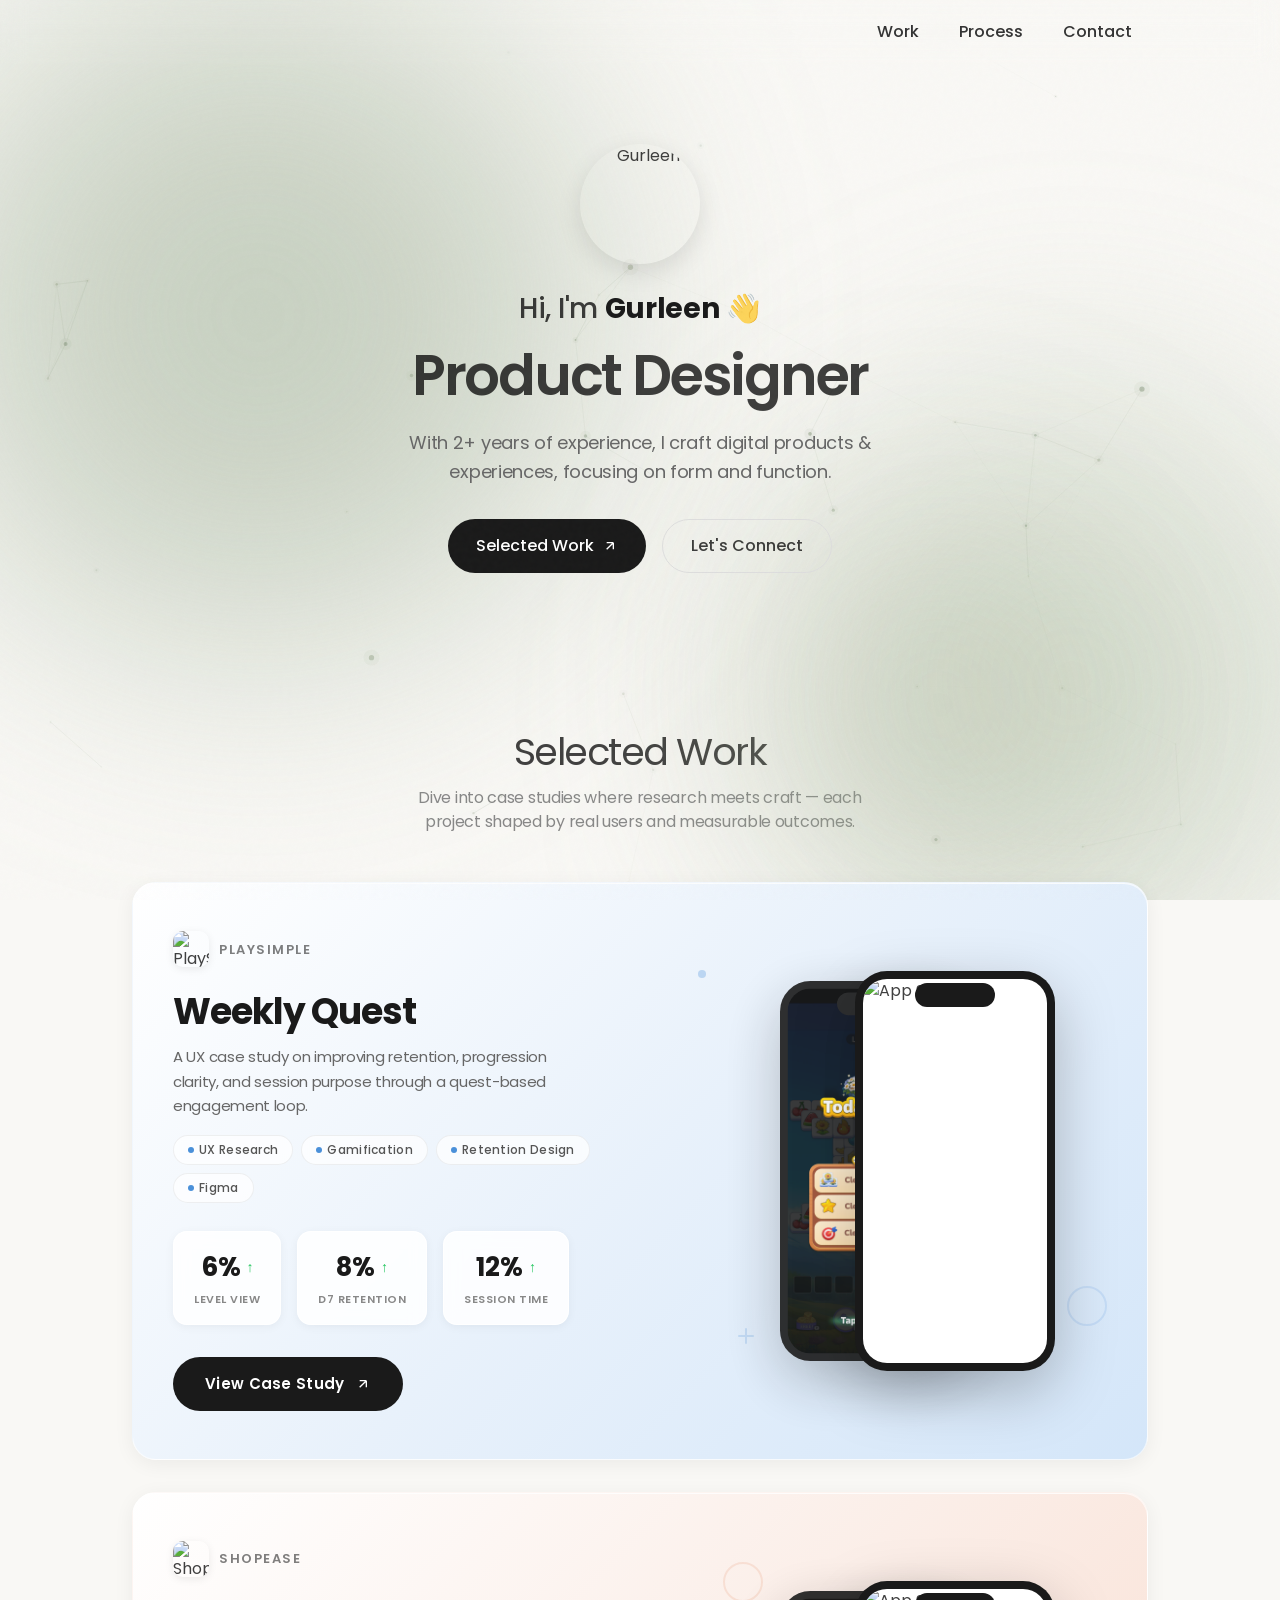
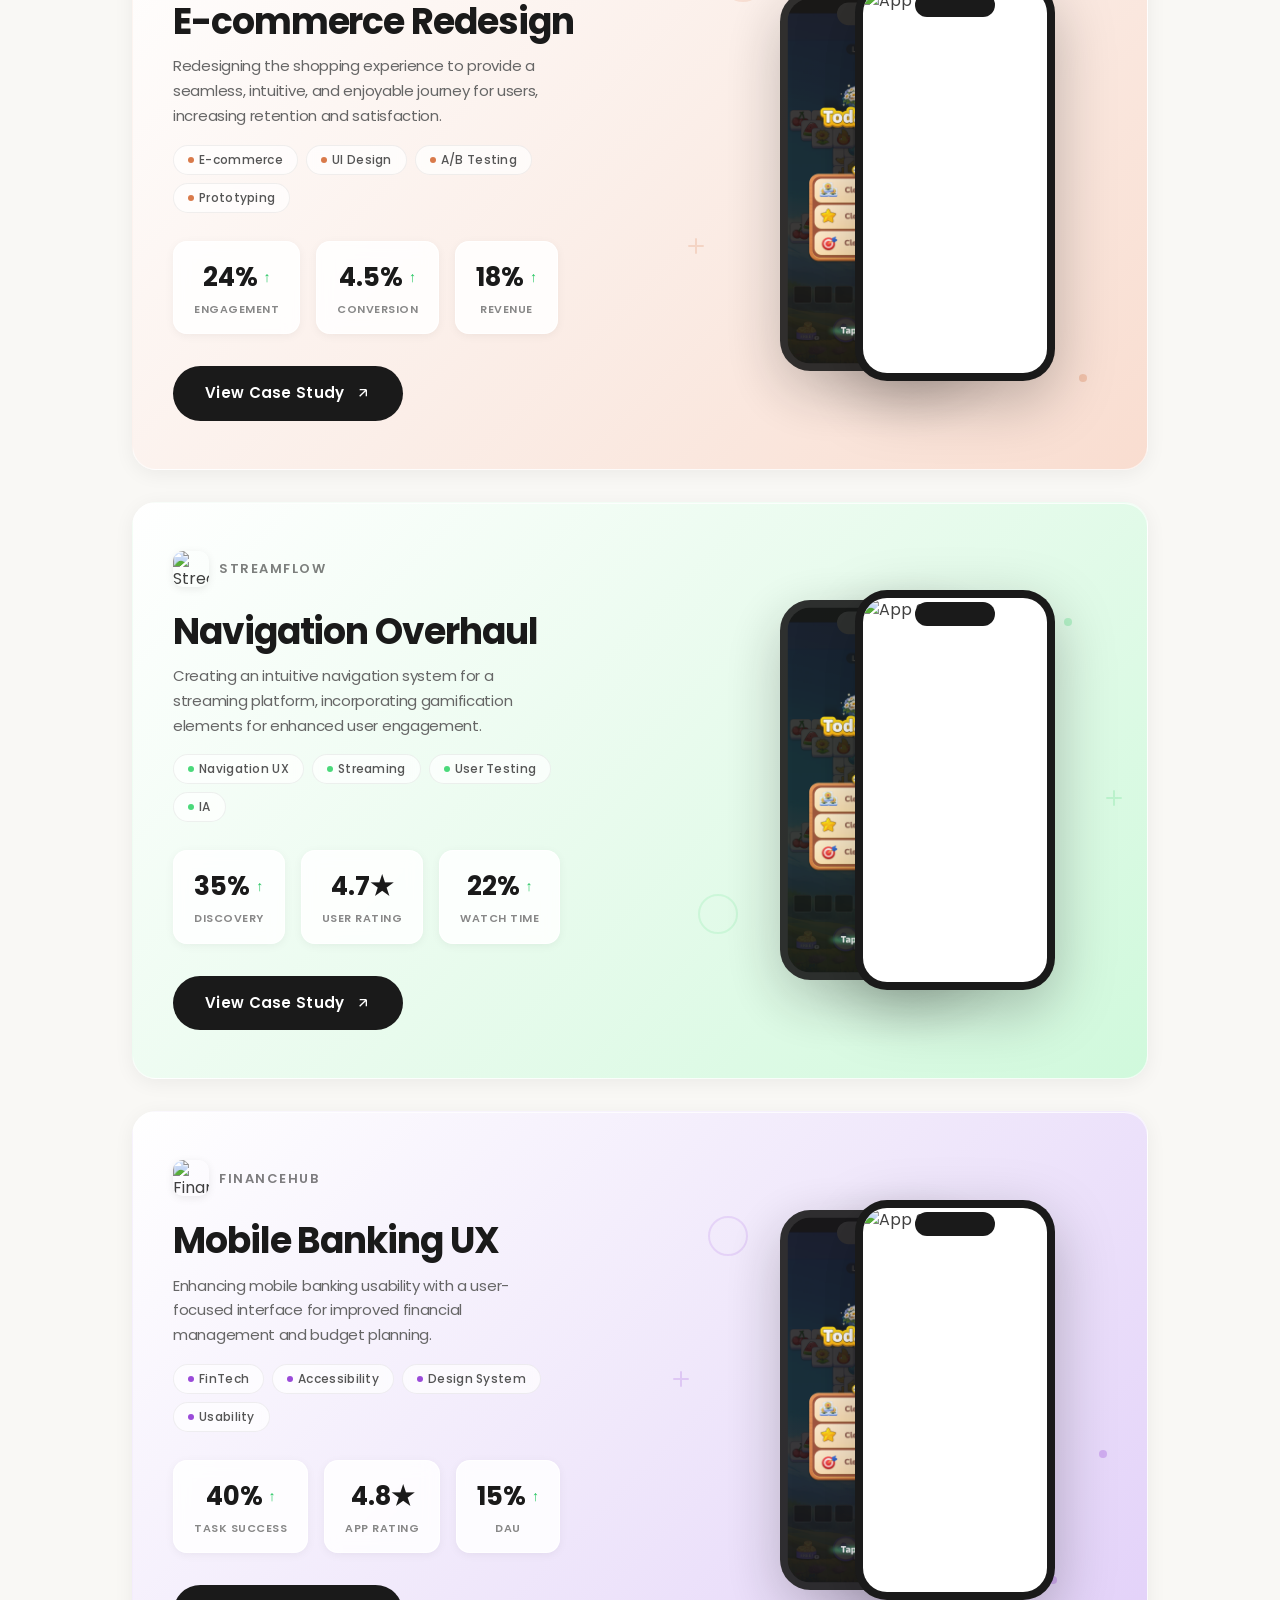
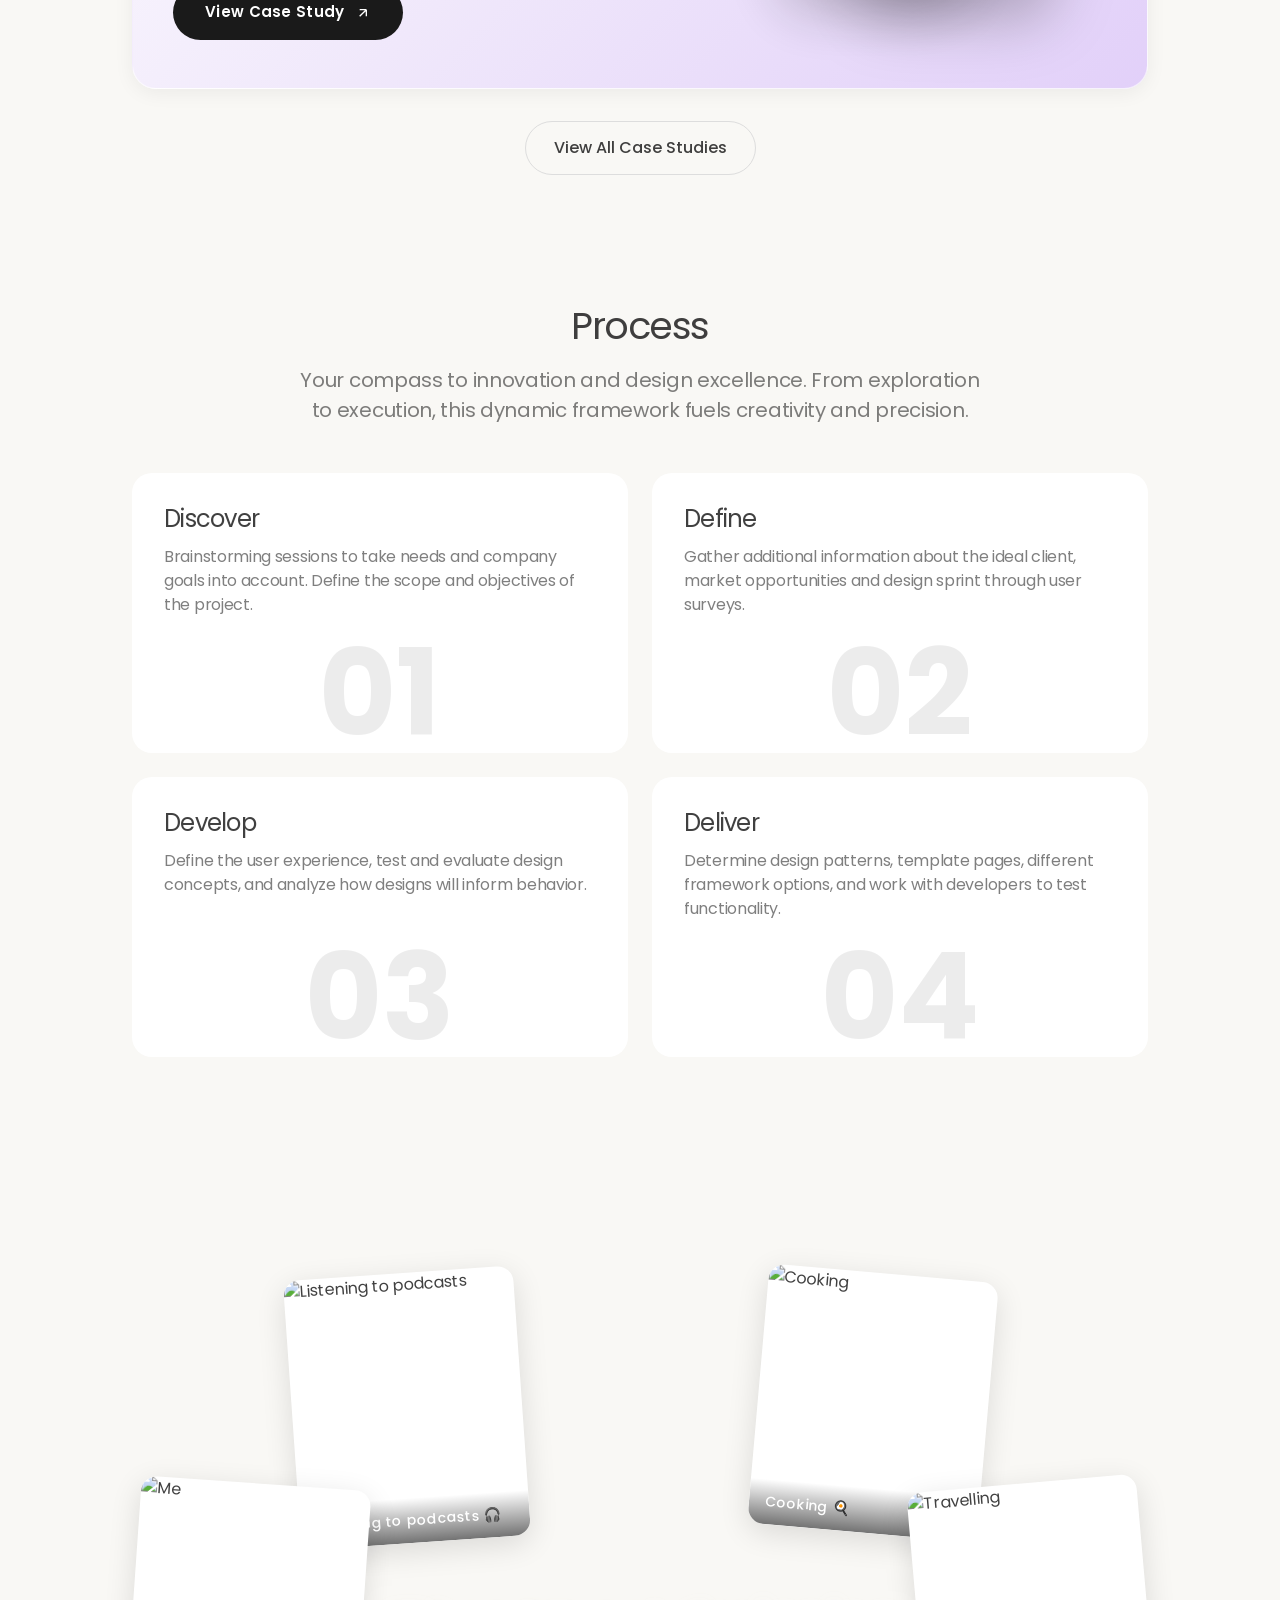
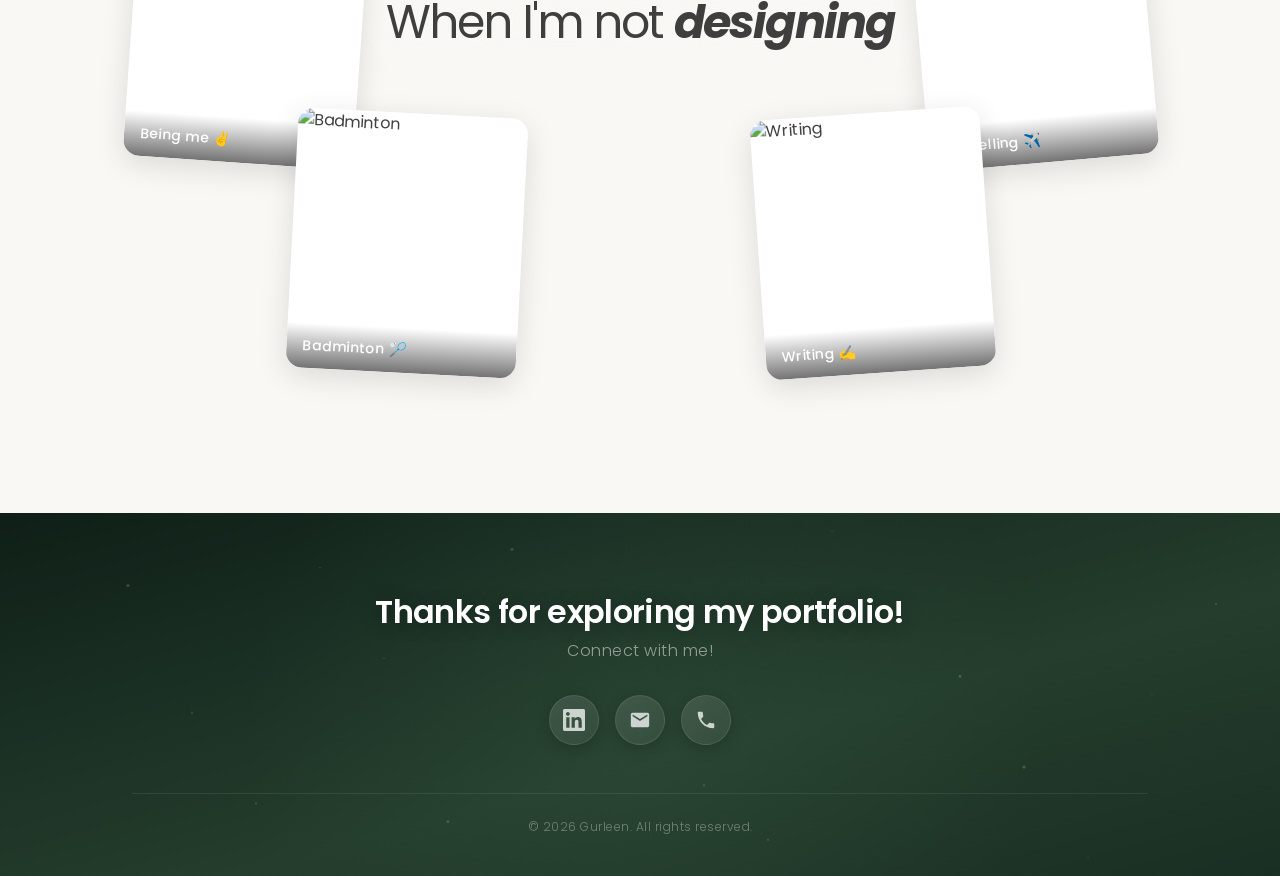
==== commit 5456b9ba: "Add Case Study 01: Daily/Weekly Quest System - Complete UX case study with all sections and visuals " ====
--- a/index.html
+++ b/index.html
@@ -1399,7 +1399,7 @@
                         </div>
                     </div>
                     
-                    <a href="case-study-1.html" class="case-study-cta">
+                    <a href="case_studies/Case_study01/index.html" class="case-study-cta">
                         View Case Study
                         <svg width="16" height="16" viewBox="0 0 24 24" fill="none" stroke="currentColor" stroke-width="2">
                             <path d="M7 17L17 7M17 7H7M17 7V17"/>
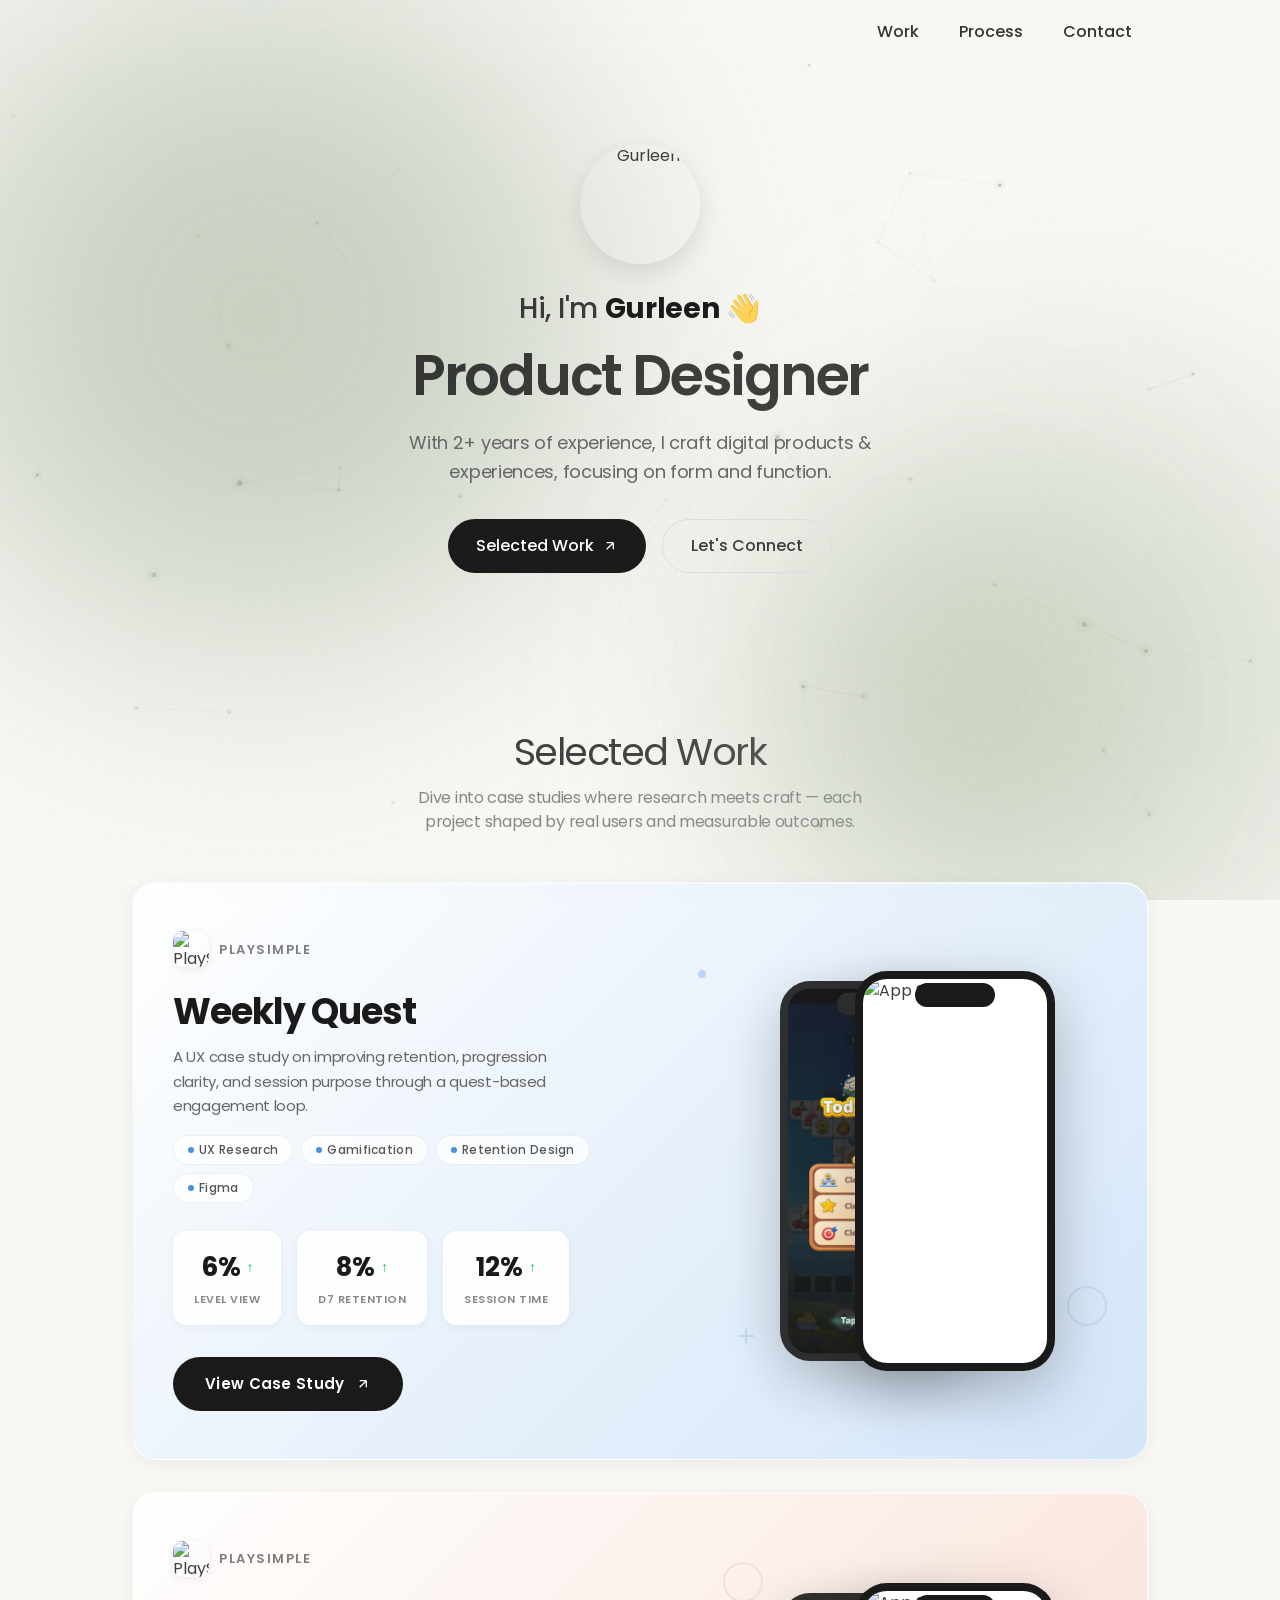
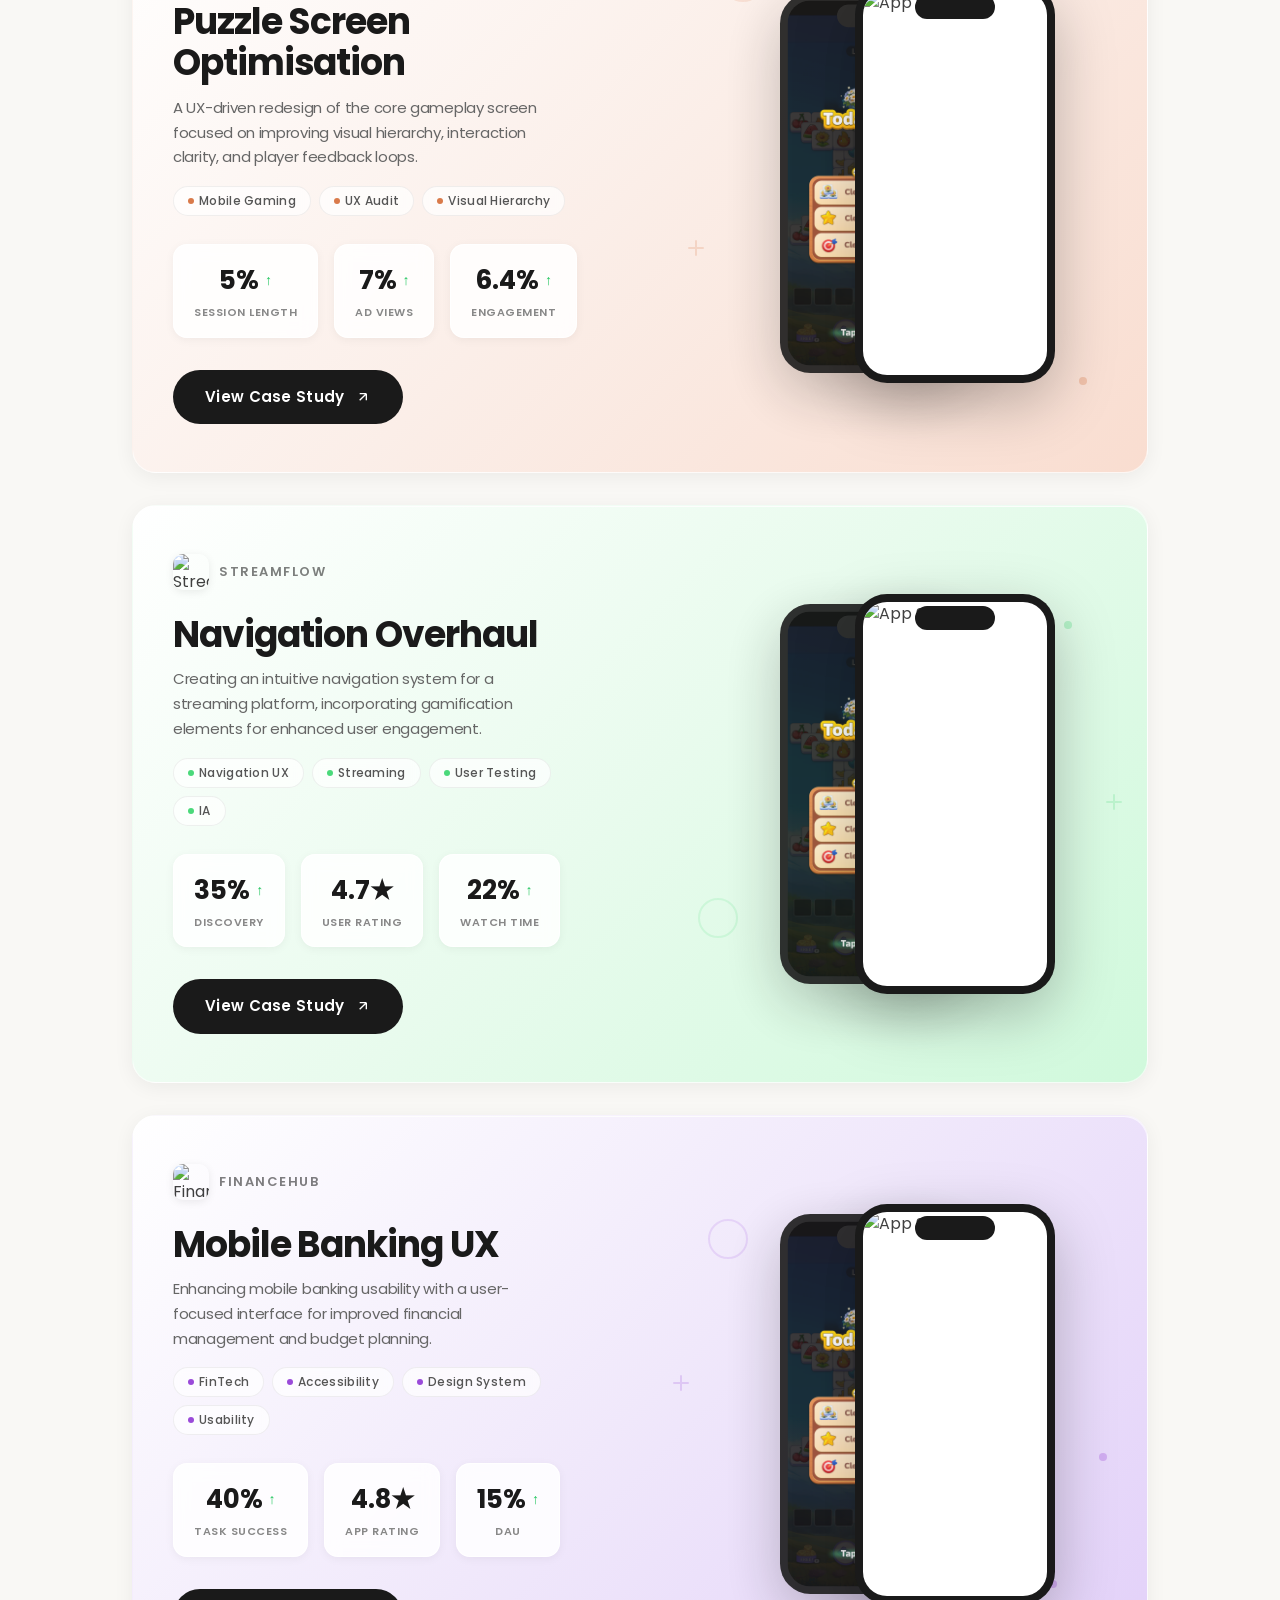
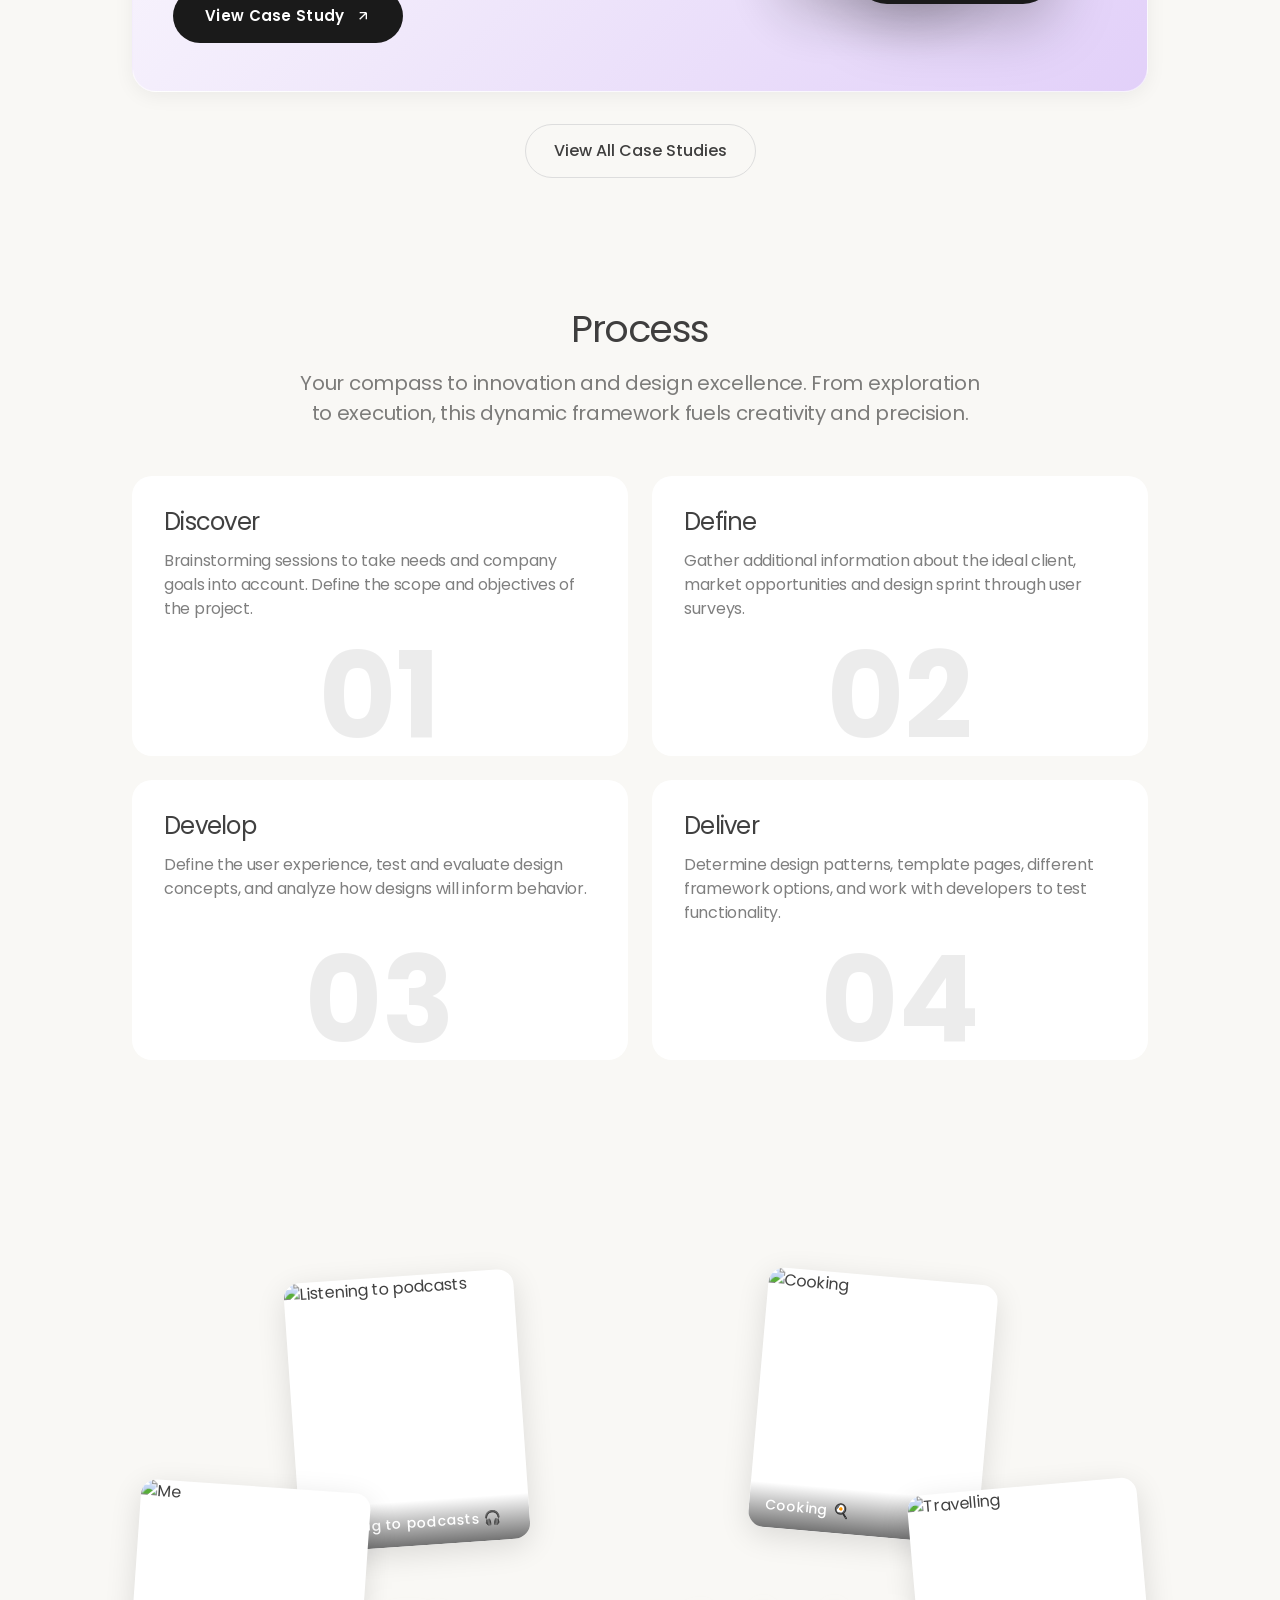
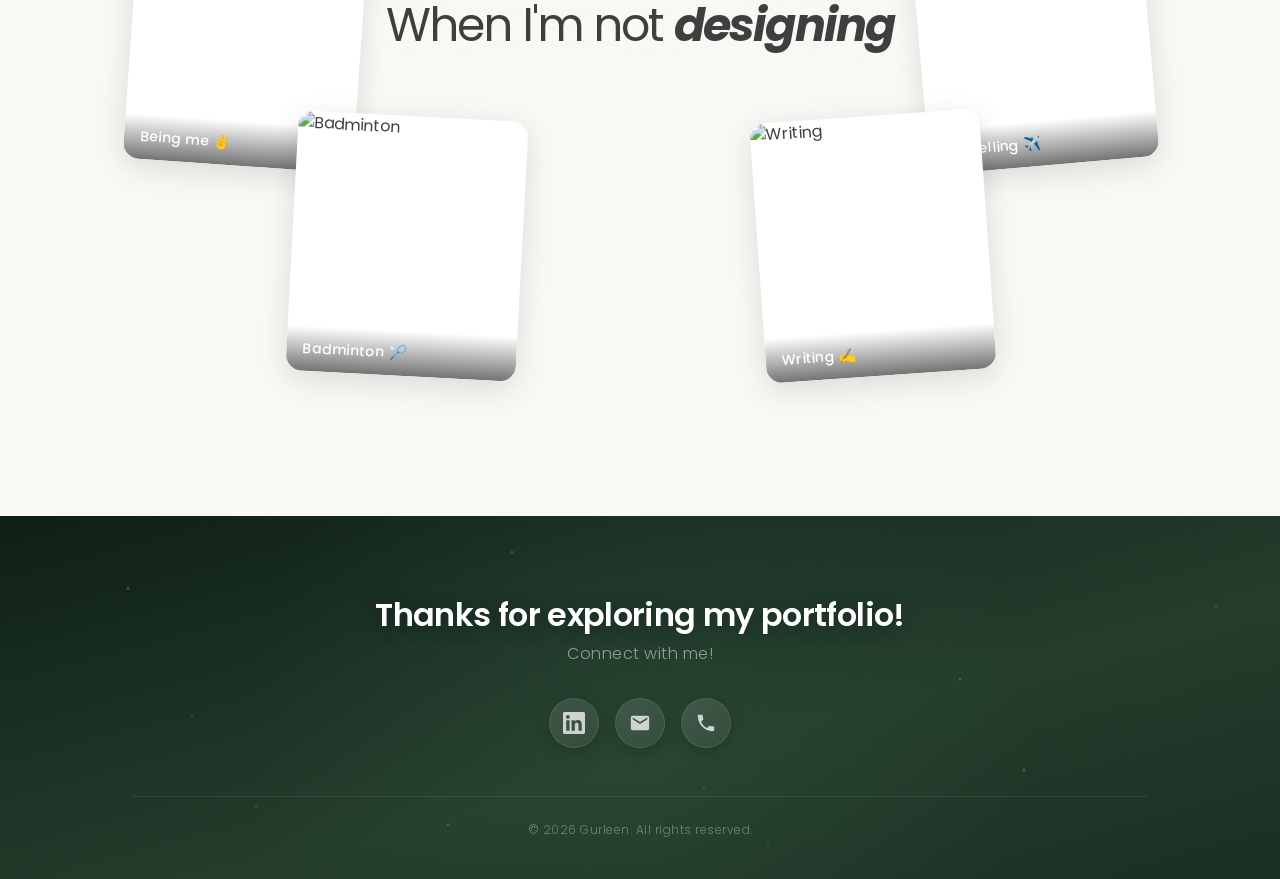
==== commit 97a034e1: "Add Case Study 02: Puzzle Screen Optimisation - Update portfolio card 2 with correct details (title," ====
--- a/index.html
+++ b/index.html
@@ -1429,52 +1429,51 @@
                 </div>
             </div>
 
-            <!-- Case Study 2: E-commerce Redesign -->
+            <!-- Case Study 2: Puzzle Screen Optimisation -->
             <div class="case-study-card">
                 <div class="case-study-content">
                     <div class="brand-header">
-                        <img src="https://framerusercontent.com/images/vq9vnuJruUyplvTmweJBT00k1I.jpg?width=64" alt="ShopEase" class="brand-logo">
-                        <span class="brand-name">ShopEase</span>
+                        <img src="https://framerusercontent.com/images/vq9vnuJruUyplvTmweJBT00k1I.jpg?width=64" alt="PlaySimple" class="brand-logo">
+                        <span class="brand-name">PlaySimple</span>
                     </div>
                     
-                    <h3 class="case-study-title">E-commerce Redesign</h3>
+                    <h3 class="case-study-title">Puzzle Screen Optimisation</h3>
                     
                     <p class="case-study-description">
-                        Redesigning the shopping experience to provide a seamless, intuitive, and enjoyable journey for users, increasing retention and satisfaction.
+                        A UX-driven redesign of the core gameplay screen focused on improving visual hierarchy, interaction clarity, and player feedback loops.
                     </p>
 
                     <div class="skill-tags">
-                        <span class="skill-tag"><span class="skill-tag-dot"></span>E-commerce</span>
-                        <span class="skill-tag"><span class="skill-tag-dot"></span>UI Design</span>
-                        <span class="skill-tag"><span class="skill-tag-dot"></span>A/B Testing</span>
-                        <span class="skill-tag"><span class="skill-tag-dot"></span>Prototyping</span>
+                        <span class="skill-tag"><span class="skill-tag-dot"></span>Mobile Gaming</span>
+                        <span class="skill-tag"><span class="skill-tag-dot"></span>UX Audit</span>
+                        <span class="skill-tag"><span class="skill-tag-dot"></span>Visual Hierarchy</span>
                     </div>
                     
                     <div class="metrics-row">
                         <div class="metric-card">
                             <div class="metric-value">
-                                24%
+                                5%
+                                <span class="metric-arrow">↑</span>
+                            </div>
+                            <div class="metric-label">Session Length</div>
+                        </div>
+                        <div class="metric-card">
+                            <div class="metric-value">
+                                7%
+                                <span class="metric-arrow">↑</span>
+                            </div>
+                            <div class="metric-label">Ad Views</div>
+                        </div>
+                        <div class="metric-card">
+                            <div class="metric-value">
+                                6.4%
                                 <span class="metric-arrow">↑</span>
                             </div>
                             <div class="metric-label">Engagement</div>
                         </div>
-                        <div class="metric-card">
-                            <div class="metric-value">
-                                4.5%
-                                <span class="metric-arrow">↑</span>
-                            </div>
-                            <div class="metric-label">Conversion</div>
-                        </div>
-                        <div class="metric-card">
-                            <div class="metric-value">
-                                18%
-                                <span class="metric-arrow">↑</span>
-                            </div>
-                            <div class="metric-label">Revenue</div>
-                        </div>
                     </div>
                     
-                    <a href="case-study-2.html" class="case-study-cta">
+                    <a href="case_studies/Case_study02/index.html" class="case-study-cta">
                         View Case Study
                         <svg width="16" height="16" viewBox="0 0 24 24" fill="none" stroke="currentColor" stroke-width="2">
                             <path d="M7 17L17 7M17 7H7M17 7V17"/>
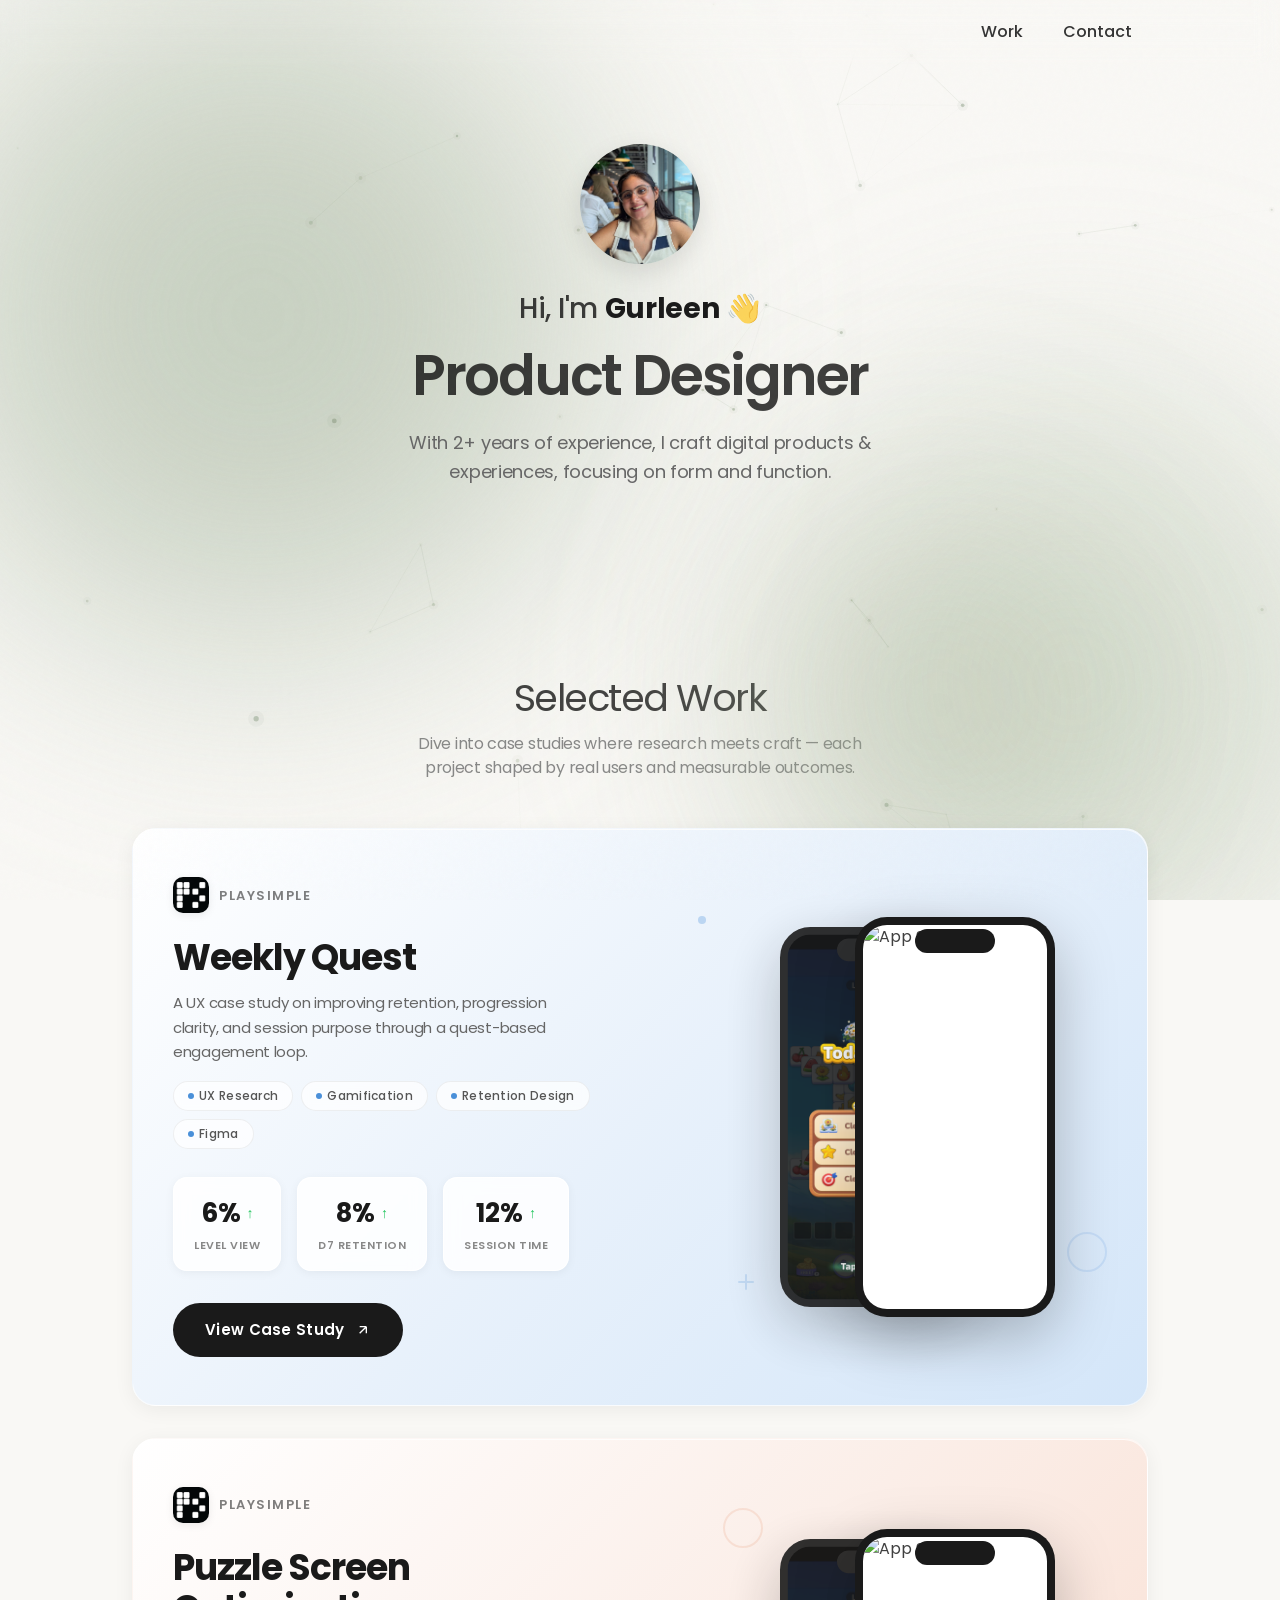
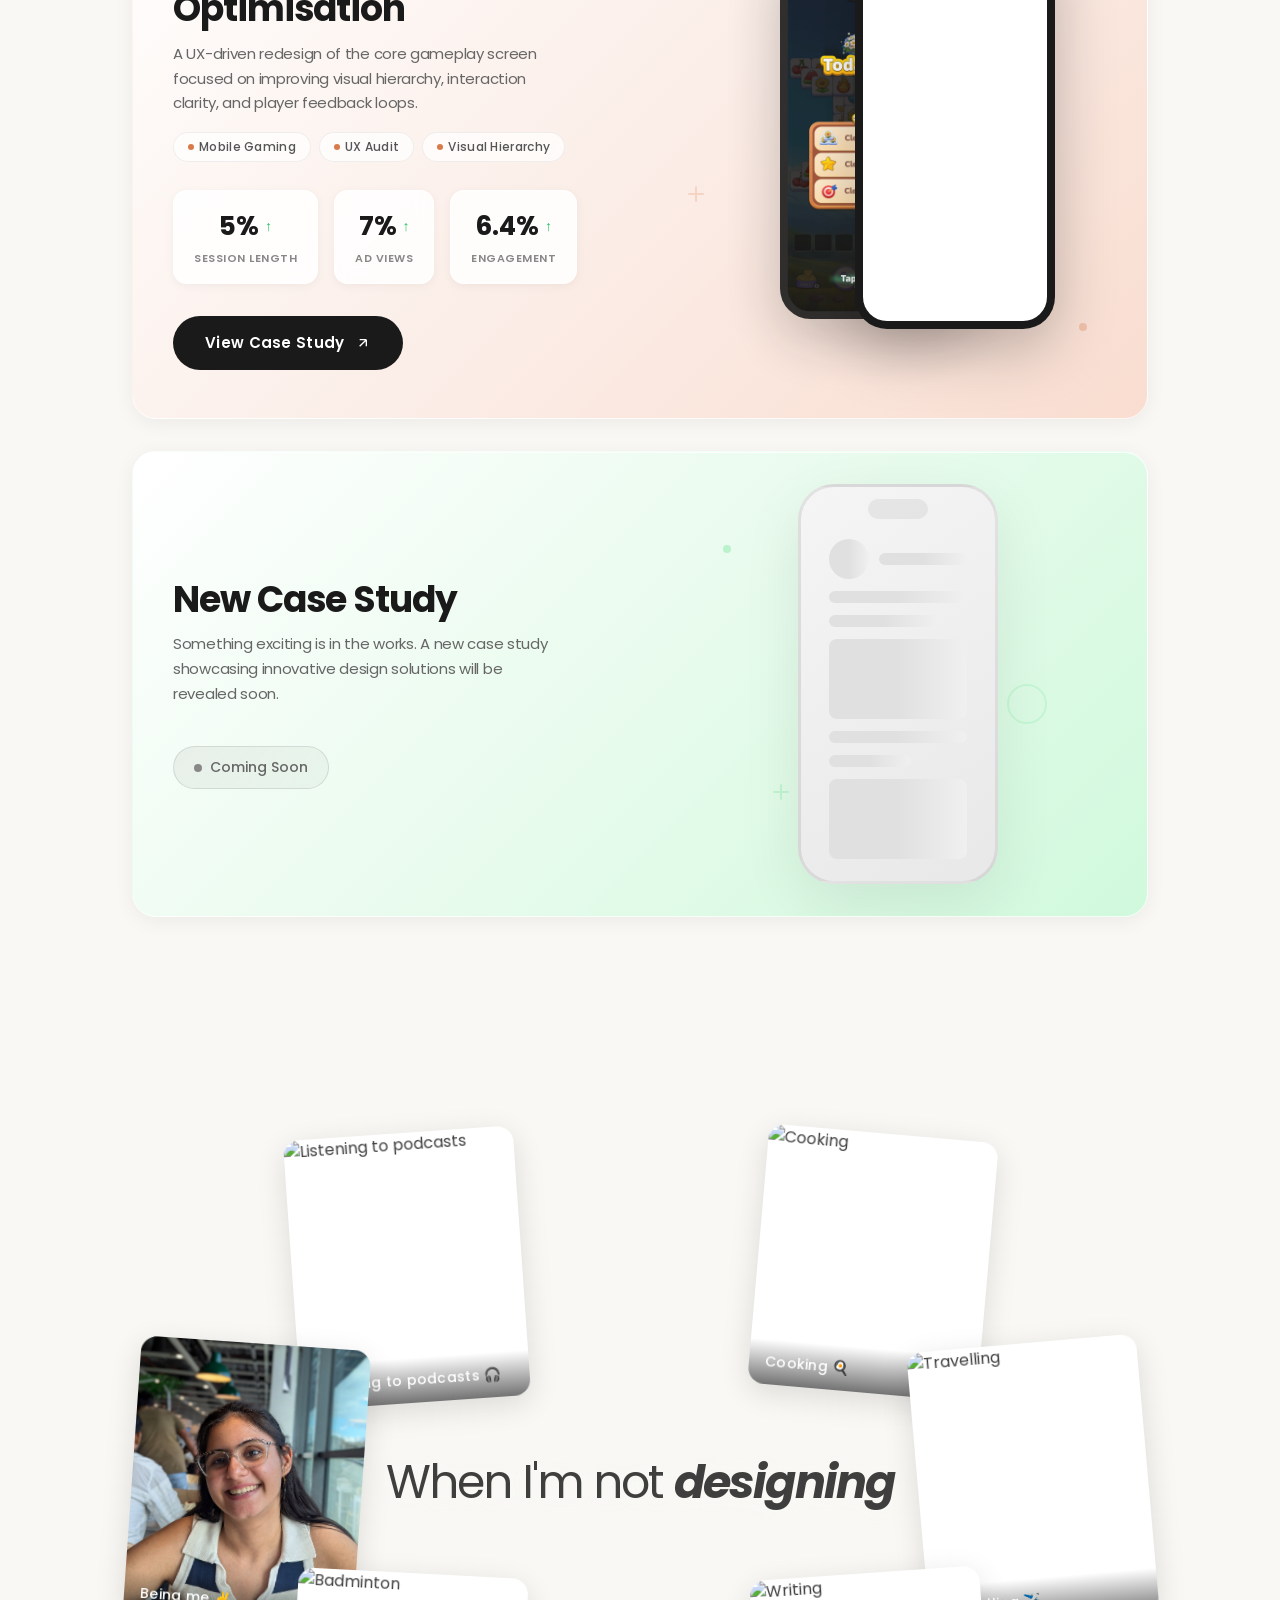
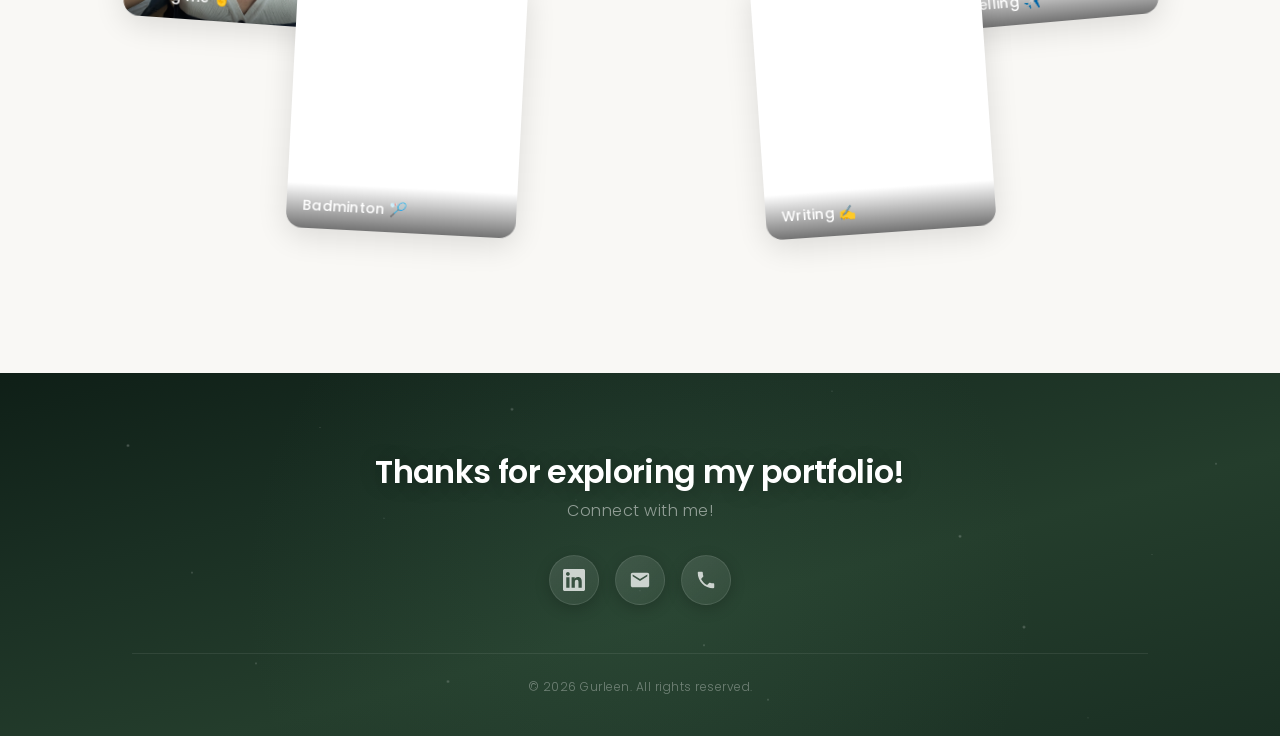
==== commit ccde8785: "Updated portfolio landing page" ====
--- a/index.html
+++ b/index.html
@@ -335,19 +335,16 @@
             position: absolute;
             top: 50%;
             left: 50%;
-            transform: translate(-50%, -50%) scale(0.6);
+            transform: translate(-50%, -50%);
             z-index: 5;
             text-align: center;
             white-space: nowrap;
             opacity: 0;
-            filter: blur(12px);
-            transition: opacity 0.8s ease, transform 0.8s cubic-bezier(0.16, 1, 0.3, 1), filter 0.8s ease;
+            transition: opacity 0.6s ease-out;
         }
 
         .hobbies-title.animate-in {
             opacity: 1;
-            transform: translate(-50%, -50%) scale(1);
-            filter: blur(0);
         }
 
         .hobbies-title h2 {
@@ -370,31 +367,29 @@
             box-shadow: 0 8px 30px rgba(0, 0, 0, 0.12);
             background: #fff;
             cursor: default;
-
-            /* Start state: off-screen and invisible */
+            will-change: transform, opacity;
+
+            /* Start state */
             opacity: 0;
-            transform: var(--start-transform);
-            transition: opacity 0s, transform 0s;
+            transform: var(--end-transform) translateY(30px) scale(0.95);
+            transition: none;
         }
 
         .hobby-card.animate-in {
             opacity: 1;
             transform: var(--end-transform);
-            transition: opacity 0.6s cubic-bezier(0.16, 1, 0.3, 1),
-                        transform 1s cubic-bezier(0.16, 1, 0.3, 1),
-                        box-shadow 0.1s ease;
-        }
-
-        /* After entry animation settles, use snappier timing for hover */
+            transition: opacity 0.5s cubic-bezier(0.25, 0.46, 0.45, 0.94),
+                        transform 0.6s cubic-bezier(0.25, 0.46, 0.45, 0.94);
+        }
+
         .hobby-card.hover-ready {
-            transition: opacity 0.1s ease,
-                        transform 0.1s cubic-bezier(0.34, 1.56, 0.64, 1),
-                        box-shadow 0.1s ease;
-        }
-
-        .hobby-card.animate-in:hover {
-            transform: var(--end-transform) scale(1.07);
-            box-shadow: 0 18px 48px rgba(0, 0, 0, 0.18);
+            transition: transform 0.3s cubic-bezier(0.25, 0.46, 0.45, 0.94),
+                        box-shadow 0.3s ease;
+        }
+
+        .hobby-card.hover-ready:hover {
+            transform: var(--end-transform) scale(1.05) translateY(-4px);
+            box-shadow: 0 20px 50px rgba(0, 0, 0, 0.18);
             z-index: 10;
         }
 
@@ -422,18 +417,14 @@
         .hobby-card:nth-child(2) {
             width: 230px; height: 270px;
             top: 0; left: 160px;
-            --start-transform: translate(-350px, -300px) rotate(-40deg) scale(2.8);
             --end-transform: rotate(-4deg);
-            transition-delay: 0.1s;
         }
 
         /* Card 2 - Cooking: top-right */
         .hobby-card:nth-child(3) {
             width: 230px; height: 260px;
             top: 0; right: 160px;
-            --start-transform: translate(350px, -300px) rotate(20deg) scale(3);
             --end-transform: rotate(5deg);
-            transition-delay: 0.2s;
         }
 
         /* Card 3 - My Photo: middle-left */
@@ -441,9 +432,7 @@
             width: 230px; height: 280px;
             top: 50%; left: 0;
             margin-top: -140px;
-            --start-transform: translate(-450px, 0) rotate(35deg) scale(2.5);
             --end-transform: rotate(4deg);
-            transition-delay: 0.3s;
         }
 
         /* Card 4 - Travelling: middle-right */
@@ -451,27 +440,21 @@
             width: 230px; height: 280px;
             top: 50%; right: 0;
             margin-top: -140px;
-            --start-transform: translate(450px, 0) rotate(-30deg) scale(2.8);
             --end-transform: rotate(-5deg);
-            transition-delay: 0.1s;
         }
 
         /* Card 5 - Badminton: bottom-left */
         .hobby-card:nth-child(6) {
             width: 230px; height: 260px;
             bottom: 0; left: 160px;
-            --start-transform: translate(-350px, 300px) rotate(-25deg) scale(3);
             --end-transform: rotate(3deg);
-            transition-delay: 0.5s;
         }
 
         /* Card 6 - Writing: bottom-right */
         .hobby-card:nth-child(7) {
             width: 230px; height: 260px;
             bottom: 0; right: 160px;
-            --start-transform: translate(350px, 300px) rotate(35deg) scale(2.5);
             --end-transform: rotate(-4deg);
-            transition-delay: 0.6s;
         }
 
         @media (max-width: 768px) {
@@ -661,10 +644,139 @@
             background: var(--card3-bg);
             --card-accent: var(--card3-accent);
         }
-        .case-study-card:nth-child(4) {
-            top: 190px; z-index: 4;
-            background: var(--card4-bg);
-            --card-accent: var(--card4-accent);
+
+        /* Coming Soon Card Styles */
+        .coming-soon-card {
+            cursor: default;
+        }
+        .coming-soon-card:hover {
+            transform: none;
+        }
+        .coming-soon-content {
+            justify-content: center;
+            align-items: flex-start;
+        }
+        .coming-soon-title {
+            font-size: 2rem;
+            color: var(--text-primary);
+            margin-bottom: 8px;
+        }
+        .coming-soon-description {
+            max-width: 320px;
+            color: var(--text-secondary);
+        }
+        .coming-soon-badge {
+            display: inline-flex;
+            align-items: center;
+            gap: 8px;
+            padding: 10px 20px;
+            background: linear-gradient(135deg, rgba(120, 120, 120, 0.1), rgba(120, 120, 120, 0.05));
+            border: 1px solid rgba(120, 120, 120, 0.2);
+            border-radius: 50px;
+            font-size: 0.875rem;
+            font-weight: 500;
+            color: #666;
+            margin-top: 24px;
+        }
+        .pulse-dot {
+            width: 8px;
+            height: 8px;
+            background: #888;
+            border-radius: 50%;
+            animation: pulse-dot 2s ease-in-out infinite;
+        }
+        @keyframes pulse-dot {
+            0%, 100% { opacity: 1; transform: scale(1); }
+            50% { opacity: 0.4; transform: scale(0.8); }
+        }
+        .coming-soon-visuals {
+            display: flex;
+            align-items: center;
+            justify-content: center;
+        }
+        .coming-soon-placeholder {
+            display: flex;
+            align-items: center;
+            justify-content: center;
+        }
+        .placeholder-phone {
+            width: 200px;
+            height: 400px;
+            background: linear-gradient(145deg, #f5f5f5, #e8e8e8);
+            border-radius: 36px;
+            border: 3px solid rgba(0, 0, 0, 0.08);
+            display: flex;
+            flex-direction: column;
+            align-items: center;
+            padding: 20px 16px;
+            box-shadow: 0 20px 60px rgba(0,0,0,0.08);
+            position: relative;
+            overflow: hidden;
+        }
+        .placeholder-phone::before {
+            content: '';
+            position: absolute;
+            top: 12px;
+            left: 50%;
+            transform: translateX(-50%);
+            width: 60px;
+            height: 20px;
+            background: rgba(0, 0, 0, 0.06);
+            border-radius: 10px;
+        }
+        .placeholder-screen {
+            width: 100%;
+            flex: 1;
+            margin-top: 20px;
+            display: flex;
+            flex-direction: column;
+            gap: 12px;
+            padding: 12px;
+        }
+        .skeleton-line {
+            height: 12px;
+            background: linear-gradient(90deg, #e0e0e0 25%, #f0f0f0 50%, #e0e0e0 75%);
+            background-size: 200% 100%;
+            border-radius: 6px;
+            animation: skeleton-shimmer 1.5s ease-in-out infinite;
+        }
+        .skeleton-line.short {
+            width: 60%;
+        }
+        .skeleton-line.medium {
+            width: 80%;
+        }
+        .skeleton-line.full {
+            width: 100%;
+        }
+        .skeleton-block {
+            height: 80px;
+            background: linear-gradient(90deg, #e0e0e0 25%, #f0f0f0 50%, #e0e0e0 75%);
+            background-size: 200% 100%;
+            border-radius: 8px;
+            animation: skeleton-shimmer 1.5s ease-in-out infinite;
+            animation-delay: 0.2s;
+        }
+        .skeleton-circle {
+            width: 40px;
+            height: 40px;
+            background: linear-gradient(90deg, #e0e0e0 25%, #f0f0f0 50%, #e0e0e0 75%);
+            background-size: 200% 100%;
+            border-radius: 50%;
+            animation: skeleton-shimmer 1.5s ease-in-out infinite;
+            animation-delay: 0.1s;
+        }
+        .skeleton-row {
+            display: flex;
+            align-items: center;
+            gap: 10px;
+        }
+        .skeleton-row .skeleton-line {
+            flex: 1;
+        }
+        @keyframes skeleton-shimmer {
+            0% { background-position: 200% 0; }
+            100% { background-position: -200% 0; }
         }
 
         .case-study-content {
@@ -1021,60 +1133,6 @@
         .view-all-btn {
             text-align: center;
             margin-top: 32px;
-        }
-
-        /* ===== PROCESS SECTION ===== */
-        .process {
-            padding: 64px 0 96px;
-        }
-
-        .process-header {
-            text-align: center;
-            margin-bottom: 48px;
-        }
-
-        .process-header p {
-            max-width: 700px;
-            margin: 16px auto 0;
-        }
-
-        .process-grid {
-            display: grid;
-            grid-template-columns: repeat(2, 1fr);
-            gap: 24px;
-        }
-
-        .process-card {
-            background-color: var(--bg-white);
-            border-radius: var(--radius-lg);
-            padding: 32px;
-            position: relative;
-            min-height: 280px;
-            overflow: hidden;
-        }
-
-        .process-number {
-            font-size: 120px;
-            font-weight: 700;
-            color: var(--text-tertiary);
-            position: absolute;
-            bottom: -30px;
-            left: 50%;
-            transform: translateX(-50%);
-            opacity: 0.5;
-        }
-
-        .process-card h3 {
-            font-size: 24px;
-            margin-bottom: 12px;
-            position: relative;
-            z-index: 1;
-        }
-
-        .process-card p {
-            font-size: 16px;
-            position: relative;
-            z-index: 1;
         }
 
         /* ===== PREMIUM FOOTER ===== */
@@ -1314,7 +1372,6 @@
         <div class="nav-container">
             <ul class="nav-links">
                 <li><a href="#work">Work</a></li>
-                <li><a href="#process">Process</a></li>
                 <li><a href="#contact">Contact</a></li>
             </ul>
         </div>
@@ -1324,22 +1381,13 @@
     <section class="hero">
         <div class="container">
             <div class="hero-avatar">
-                <img src="https://framerusercontent.com/images/vq9vnuJruUyplvTmweJBT00k1I.jpg?width=200&height=200" alt="Gurleen">
+                <img src="images/gurleen-cover.jpg" alt="Gurleen">
             </div>
             <p class="hero-intro">Hi, I'm <span class="name">Gurleen</span> 👋</p>
             <h1 class="hero-title">Product Designer</h1>
             <p class="hero-description">
                 With 2+ years of experience, I craft digital products & experiences, focusing on form and function.
             </p>
-            <div class="hero-buttons">
-                <a href="#work" class="btn btn-primary">
-                    <span>Selected Work</span>
-                    <svg width="16" height="16" viewBox="0 0 24 24" fill="none" stroke="currentColor" stroke-width="2">
-                        <path d="M7 17L17 7M17 7H7M17 7V17"/>
-                    </svg>
-                </a>
-                <a href="#contact" class="btn btn-secondary">Let's Connect</a>
-            </div>
         </div>
     </section>
 
@@ -1358,7 +1406,7 @@
             <div class="case-study-card">
                 <div class="case-study-content">
                     <div class="brand-header">
-                        <img src="https://framerusercontent.com/images/vq9vnuJruUyplvTmweJBT00k1I.jpg?width=64" alt="PlaySimple" class="brand-logo">
+                        <img src="images/psLogo.png" alt="PlaySimple" class="brand-logo">
                         <span class="brand-name">PlaySimple</span>
                     </div>
                     
@@ -1433,7 +1481,7 @@
             <div class="case-study-card">
                 <div class="case-study-content">
                     <div class="brand-header">
-                        <img src="https://framerusercontent.com/images/vq9vnuJruUyplvTmweJBT00k1I.jpg?width=64" alt="PlaySimple" class="brand-logo">
+                        <img src="images/psLogo.png" alt="PlaySimple" class="brand-logo">
                         <span class="brand-name">PlaySimple</span>
                     </div>
                     
@@ -1502,191 +1550,45 @@
                 </div>
             </div>
 
-            <!-- Case Study 3: Streaming Navigation -->
-            <div class="case-study-card">
-                <div class="case-study-content">
-                    <div class="brand-header">
-                        <img src="https://framerusercontent.com/images/vq9vnuJruUyplvTmweJBT00k1I.jpg?width=64" alt="StreamFlow" class="brand-logo">
-                        <span class="brand-name">StreamFlow</span>
+            <!-- Case Study 3: Coming Soon -->
+            <div class="case-study-card coming-soon-card">
+                <div class="case-study-content coming-soon-content">
+                    <h3 class="case-study-title coming-soon-title">New Case Study</h3>
+                    
+                    <p class="case-study-description coming-soon-description">
+                        Something exciting is in the works. A new case study showcasing innovative design solutions will be revealed soon.
+                    </p>
+
+                    <div class="coming-soon-badge">
+                        <span class="pulse-dot"></span>
+                        Coming Soon
                     </div>
-                    
-                    <h3 class="case-study-title">Navigation Overhaul</h3>
-                    
-                    <p class="case-study-description">
-                        Creating an intuitive navigation system for a streaming platform, incorporating gamification elements for enhanced user engagement.
-                    </p>
-
-                    <div class="skill-tags">
-                        <span class="skill-tag"><span class="skill-tag-dot"></span>Navigation UX</span>
-                        <span class="skill-tag"><span class="skill-tag-dot"></span>Streaming</span>
-                        <span class="skill-tag"><span class="skill-tag-dot"></span>User Testing</span>
-                        <span class="skill-tag"><span class="skill-tag-dot"></span>IA</span>
-                    </div>
-                    
-                    <div class="metrics-row">
-                        <div class="metric-card">
-                            <div class="metric-value">
-                                35%
-                                <span class="metric-arrow">↑</span>
-                            </div>
-                            <div class="metric-label">Discovery</div>
-                        </div>
-                        <div class="metric-card">
-                            <div class="metric-value">
-                                4.7★
-                            </div>
-                            <div class="metric-label">User Rating</div>
-                        </div>
-                        <div class="metric-card">
-                            <div class="metric-value">
-                                22%
-                                <span class="metric-arrow">↑</span>
-                            </div>
-                            <div class="metric-label">Watch Time</div>
-                        </div>
-                    </div>
-                    
-                    <a href="case-study-3.html" class="case-study-cta">
-                        View Case Study
-                        <svg width="16" height="16" viewBox="0 0 24 24" fill="none" stroke="currentColor" stroke-width="2">
-                            <path d="M7 17L17 7M17 7H7M17 7V17"/>
-                        </svg>
-                    </a>
                 </div>
                 
-                <div class="case-study-visuals">
-                    <div class="float-decoration float-dot" style="top: 20%; right: 15%; animation-delay: 0.2s;"></div>
-                    <div class="float-decoration float-ring" style="bottom: 25%; left: 10%; animation-delay: 0.7s;"></div>
-                    <div class="float-decoration float-cross" style="top: 50%; right: 5%; animation-delay: 1.1s;"></div>
-                    <div class="device-mockups">
-                        <div class="phone-mockup secondary">
-                            <div class="phone-notch"></div>
-                            <div class="phone-screen">
-                                <img src="images/Weekly%20quest%20intro.png" alt="App Screen 2">
-                            </div>
-                        </div>
-                        <div class="phone-mockup primary">
-                            <div class="phone-notch"></div>
-                            <div class="phone-screen">
-                                <img src="images/Quest%20Main%20Pop%20up.png" alt="App Screen 1">
+                <div class="case-study-visuals coming-soon-visuals">
+                    <div class="float-decoration float-dot" style="top: 20%; left: 15%; animation-delay: 0s;"></div>
+                    <div class="float-decoration float-ring" style="top: 50%; right: 20%; animation-delay: 0.5s;"></div>
+                    <div class="float-decoration float-cross" style="bottom: 25%; left: 25%; animation-delay: 1s;"></div>
+                    <div class="coming-soon-placeholder">
+                        <div class="placeholder-phone">
+                            <div class="placeholder-screen">
+                                <div class="skeleton-row">
+                                    <div class="skeleton-circle"></div>
+                                    <div class="skeleton-line short"></div>
+                                </div>
+                                <div class="skeleton-line full"></div>
+                                <div class="skeleton-line medium"></div>
+                                <div class="skeleton-block"></div>
+                                <div class="skeleton-line full"></div>
+                                <div class="skeleton-line short"></div>
+                                <div class="skeleton-block"></div>
                             </div>
                         </div>
                     </div>
                 </div>
             </div>
 
-            <!-- Case Study 4: Banking App -->
-            <div class="case-study-card">
-                <div class="case-study-content">
-                    <div class="brand-header">
-                        <img src="https://framerusercontent.com/images/vq9vnuJruUyplvTmweJBT00k1I.jpg?width=64" alt="FinanceHub" class="brand-logo">
-                        <span class="brand-name">FinanceHub</span>
-                    </div>
-                    
-                    <h3 class="case-study-title">Mobile Banking UX</h3>
-                    
-                    <p class="case-study-description">
-                        Enhancing mobile banking usability with a user-focused interface for improved financial management and budget planning.
-                    </p>
-
-                    <div class="skill-tags">
-                        <span class="skill-tag"><span class="skill-tag-dot"></span>FinTech</span>
-                        <span class="skill-tag"><span class="skill-tag-dot"></span>Accessibility</span>
-                        <span class="skill-tag"><span class="skill-tag-dot"></span>Design System</span>
-                        <span class="skill-tag"><span class="skill-tag-dot"></span>Usability</span>
-                    </div>
-                    
-                    <div class="metrics-row">
-                        <div class="metric-card">
-                            <div class="metric-value">
-                                40%
-                                <span class="metric-arrow">↑</span>
-                            </div>
-                            <div class="metric-label">Task Success</div>
-                        </div>
-                        <div class="metric-card">
-                            <div class="metric-value">
-                                4.8★
-                            </div>
-                            <div class="metric-label">App Rating</div>
-                        </div>
-                        <div class="metric-card">
-                            <div class="metric-value">
-                                15%
-                                <span class="metric-arrow">↑</span>
-                            </div>
-                            <div class="metric-label">DAU</div>
-                        </div>
-                    </div>
-                    
-                    <a href="case-study-4.html" class="case-study-cta">
-                        View Case Study
-                        <svg width="16" height="16" viewBox="0 0 24 24" fill="none" stroke="currentColor" stroke-width="2">
-                            <path d="M7 17L17 7M17 7H7M17 7V17"/>
-                        </svg>
-                    </a>
-                </div>
-                
-                <div class="case-study-visuals">
-                    <div class="float-decoration float-ring" style="top: 18%; left: 12%; animation-delay: 0.4s;"></div>
-                    <div class="float-decoration float-dot" style="bottom: 18%; right: 18%; animation-delay: 0.9s;"></div>
-                    <div class="float-decoration float-cross" style="top: 45%; left: 5%; animation-delay: 1.3s;"></div>
-                    <div class="float-decoration float-dot" style="bottom: 40%; right: 8%; animation-delay: 1.7s;"></div>
-                    <div class="device-mockups">
-                        <div class="phone-mockup secondary">
-                            <div class="phone-notch"></div>
-                            <div class="phone-screen">
-                                <img src="images/Weekly%20quest%20intro.png" alt="App Screen 2">
-                            </div>
-                        </div>
-                        <div class="phone-mockup primary">
-                            <div class="phone-notch"></div>
-                            <div class="phone-screen">
-                                <img src="images/Quest%20Main%20Pop%20up.png" alt="App Screen 1">
-                            </div>
-                        </div>
-                    </div>
-                </div>
-            </div>
-
             </div><!-- End of work-cards-container -->
-
-            <div class="view-all-btn">
-                <a href="#" class="btn btn-secondary">View All Case Studies</a>
-            </div>
-        </div>
-    </section>
-
-    <!-- PROCESS SECTION -->
-    <section id="process" class="process">
-        <div class="container">
-            <div class="process-header">
-                <h2>Process</h2>
-                <p>Your compass to innovation and design excellence. From exploration to execution, this dynamic framework fuels creativity and precision.</p>
-            </div>
-            
-            <div class="process-grid">
-                <div class="process-card">
-                    <span class="process-number">01</span>
-                    <h3>Discover</h3>
-                    <p>Brainstorming sessions to take needs and company goals into account. Define the scope and objectives of the project.</p>
-                </div>
-                <div class="process-card">
-                    <span class="process-number">02</span>
-                    <h3>Define</h3>
-                    <p>Gather additional information about the ideal client, market opportunities and design sprint through user surveys.</p>
-                </div>
-                <div class="process-card">
-                    <span class="process-number">03</span>
-                    <h3>Develop</h3>
-                    <p>Define the user experience, test and evaluate design concepts, and analyze how designs will inform behavior.</p>
-                </div>
-                <div class="process-card">
-                    <span class="process-number">04</span>
-                    <h3>Deliver</h3>
-                    <p>Determine design patterns, template pages, different framework options, and work with developers to test functionality.</p>
-                </div>
-            </div>
         </div>
     </section>
 
@@ -1710,7 +1612,7 @@
                 </div>
                 <!-- 3: My Photo -->
                 <div class="hobby-card">
-                    <img src="https://framerusercontent.com/images/vq9vnuJruUyplvTmweJBT00k1I.jpg?width=400" alt="Me">
+                    <img src="images/gurleen-cover.jpg" alt="Me">
                     <div class="hobby-label">Being me ✌️</div>
                 </div>
                 <!-- 4: Travelling -->
@@ -2021,31 +1923,42 @@
         const hobbiesTitle = document.getElementById('hobbies-title');
         let hobbiesRevealed = false;
 
+        // Define stagger order: title first, then cards from center outward
+        const staggerOrder = [3, 4, 2, 5, 1, 6]; // indexes for cards (0-indexed from hobbyCards)
+
         function checkHobbies() {
             if (hobbiesRevealed) return;
             const rect = collage.getBoundingClientRect();
-            const trigger = window.innerHeight * 0.75;
+            const trigger = window.innerHeight * 0.8;
 
             if (rect.top < trigger) {
                 hobbiesRevealed = true;
 
-                // Animate title first with a blur-in effect
-                setTimeout(() => {
+                // Animate title first
+                requestAnimationFrame(() => {
                     hobbiesTitle.classList.add('animate-in');
-                }, 50);
-
-                // Then stagger cards around it
+                });
+
+                // Stagger cards with smooth timing
+                const baseDelay = 150;
+                const staggerDelay = 80;
+
                 hobbyCards.forEach((card, i) => {
+                    const orderIndex = staggerOrder.indexOf(i + 1);
+                    const delay = baseDelay + (orderIndex !== -1 ? orderIndex : i) * staggerDelay;
+                    
                     setTimeout(() => {
-                        card.classList.add('animate-in');
-                    }, 200 + i * 130);
+                        requestAnimationFrame(() => {
+                            card.classList.add('animate-in');
+                        });
+                    }, delay);
                 });
 
-                // After all entry animations finish, switch to hover-ready timing
-                const totalEntryTime = 200 + hobbyCards.length * 130 + 1000;
+                // Enable hover effects after animations complete
+                const totalTime = baseDelay + hobbyCards.length * staggerDelay + 600;
                 setTimeout(() => {
                     hobbyCards.forEach(card => card.classList.add('hover-ready'));
-                }, totalEntryTime);
+                }, totalTime);
             }
         }
 
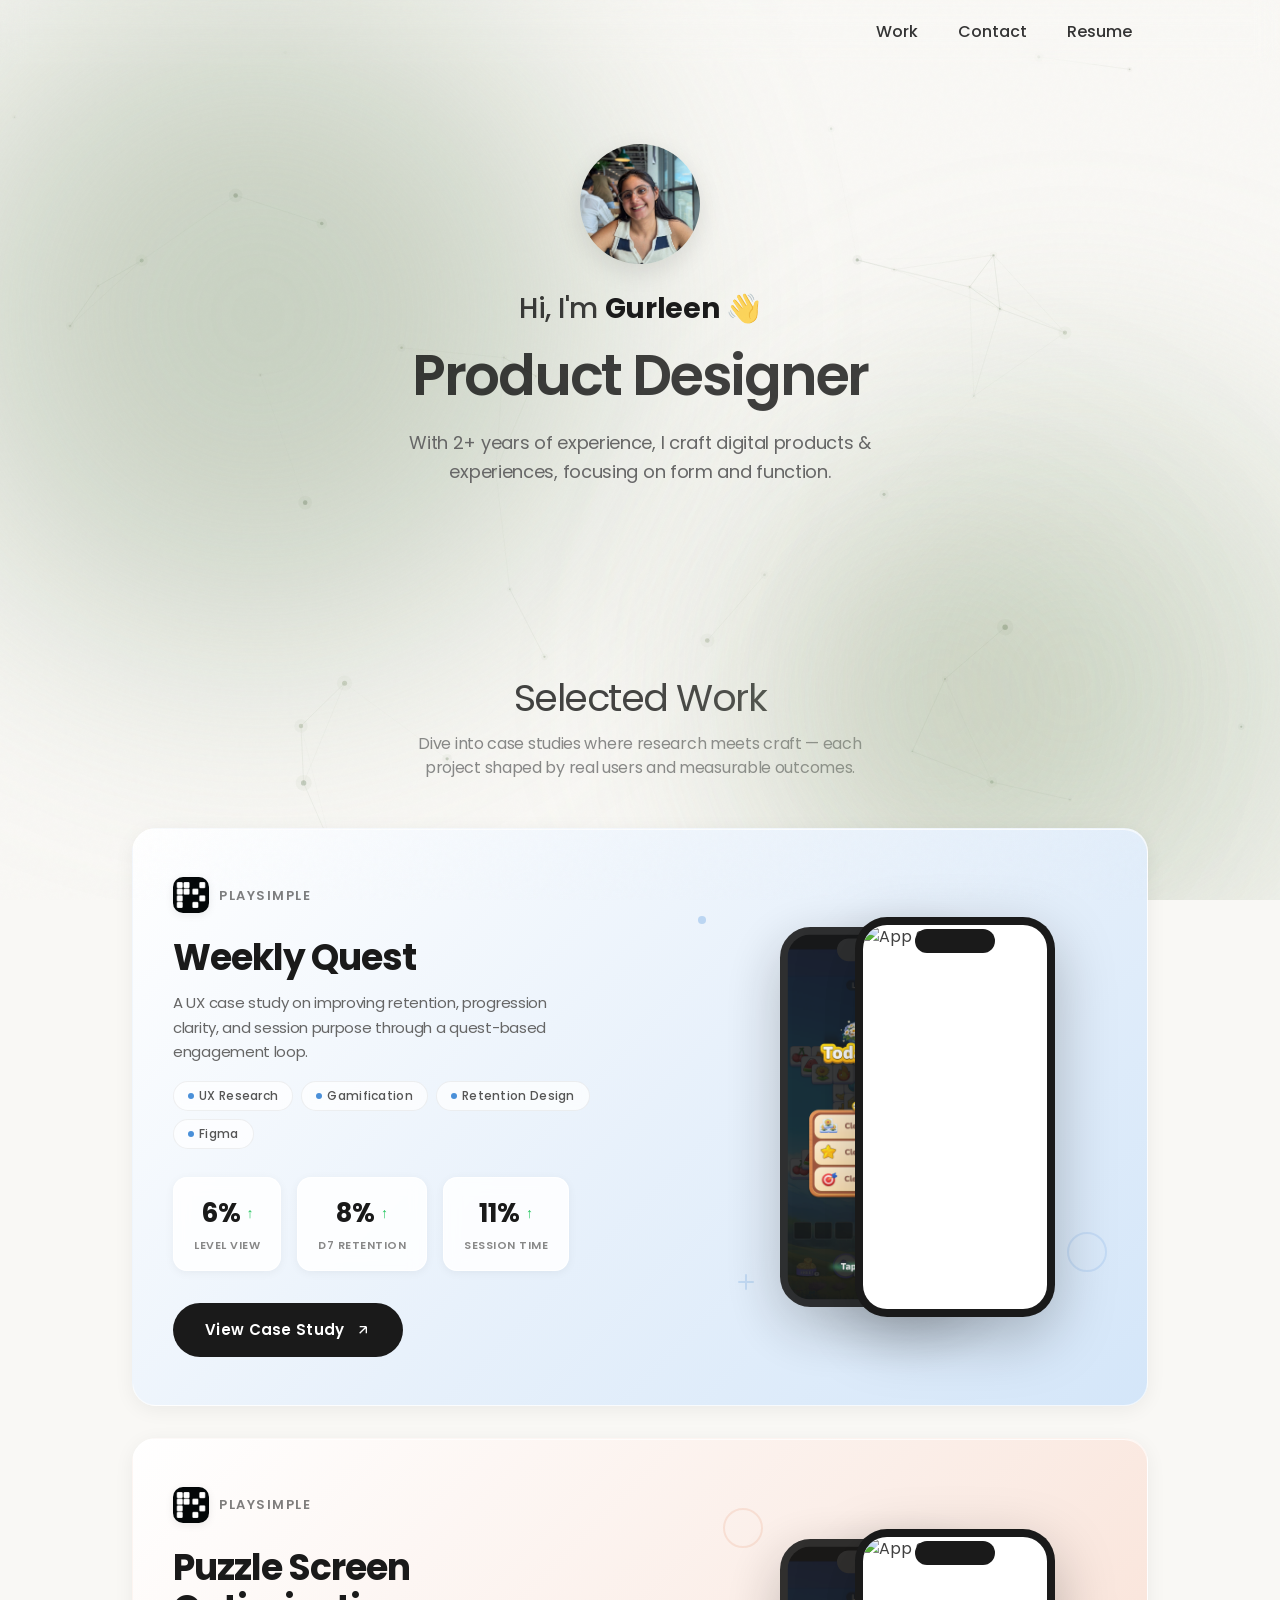
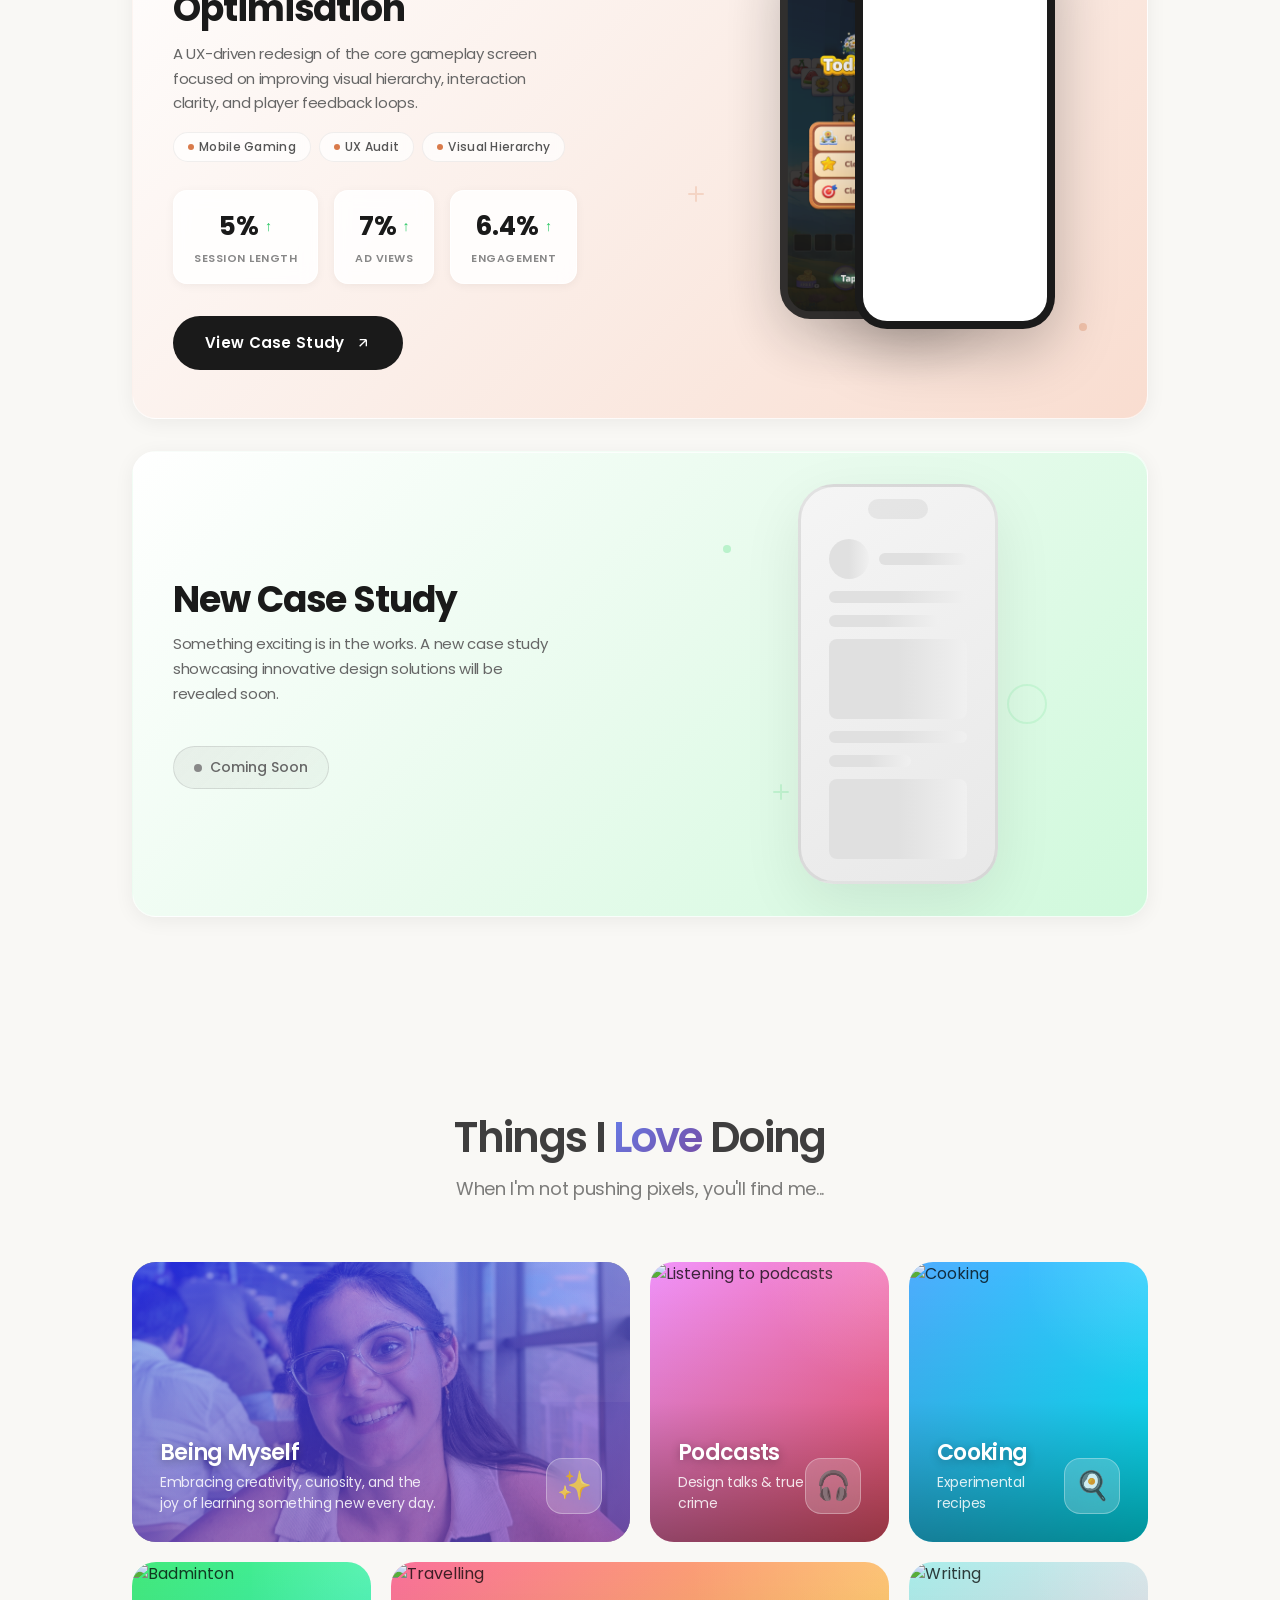
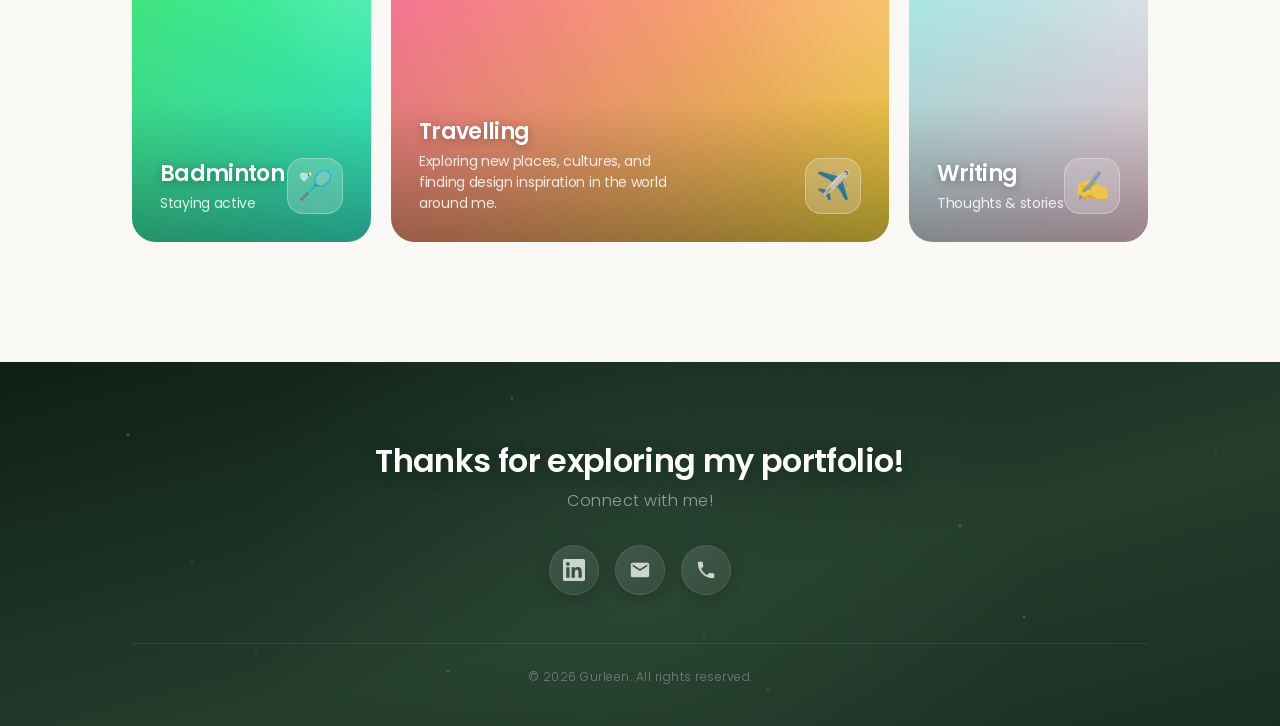
==== commit fadecd92: "Updated portfolio with contact details" ====
--- a/index.html
+++ b/index.html
@@ -318,180 +318,232 @@
 
         /* ===== HOBBIES / WHEN I'M NOT DESIGNING ===== */
         .hobbies-section {
-            padding: 120px 0 140px;
+            padding: 100px 0 120px;
             overflow: hidden;
         }
 
-        .hobbies-collage {
+        .hobbies-header {
+            text-align: center;
+            margin-bottom: 60px;
+        }
+
+        .hobbies-header h2 {
+            font-size: 42px;
+            font-weight: 600;
+            color: var(--text-primary);
+            margin-bottom: 12px;
+        }
+
+        .hobbies-header h2 span {
+            background: linear-gradient(135deg, #667eea 0%, #764ba2 100%);
+            -webkit-background-clip: text;
+            -webkit-text-fill-color: transparent;
+            background-clip: text;
+        }
+
+        .hobbies-header p {
+            font-size: 18px;
+            color: var(--text-secondary);
+            max-width: 500px;
+            margin: 0 auto;
+        }
+
+        /* Bento Grid Layout */
+        .hobbies-bento {
+            display: grid;
+            grid-template-columns: repeat(4, 1fr);
+            grid-template-rows: repeat(2, 280px);
+            gap: 20px;
+            max-width: 1100px;
+            margin: 0 auto;
+        }
+
+        .hobby-card {
             position: relative;
-            width: 100%;
-            max-width: 1100px;
-            height: 700px;
-            margin: 0 auto;
-        }
-
-        /* Center heading inside collage */
-        .hobbies-title {
-            position: absolute;
-            top: 50%;
-            left: 50%;
-            transform: translate(-50%, -50%);
-            z-index: 5;
-            text-align: center;
-            white-space: nowrap;
+            border-radius: 24px;
+            overflow: hidden;
+            cursor: pointer;
             opacity: 0;
-            transition: opacity 0.6s ease-out;
-        }
-
-        .hobbies-title.animate-in {
-            opacity: 1;
-        }
-
-        .hobbies-title h2 {
-            font-size: 46px;
-            font-weight: 400;
-            color: var(--text-primary);
-            line-height: 1.2;
-            text-shadow: 0 2px 20px rgba(249, 248, 245, 0.9);
-        }
-
-        .hobbies-title h2 em {
-            font-weight: 700;
-            font-style: italic;
-        }
-
-        .hobby-card {
-            position: absolute;
-            border-radius: 16px;
-            overflow: hidden;
-            box-shadow: 0 8px 30px rgba(0, 0, 0, 0.12);
-            background: #fff;
-            cursor: default;
-            will-change: transform, opacity;
-
-            /* Start state */
-            opacity: 0;
-            transform: var(--end-transform) translateY(30px) scale(0.95);
+            transform: translateY(40px) scale(0.95);
             transition: none;
         }
 
         .hobby-card.animate-in {
             opacity: 1;
-            transform: var(--end-transform);
-            transition: opacity 0.5s cubic-bezier(0.25, 0.46, 0.45, 0.94),
-                        transform 0.6s cubic-bezier(0.25, 0.46, 0.45, 0.94);
+            transform: translateY(0) scale(1);
+            transition: opacity 0.6s cubic-bezier(0.16, 1, 0.3, 1),
+                        transform 0.7s cubic-bezier(0.16, 1, 0.3, 1);
         }
 
         .hobby-card.hover-ready {
-            transition: transform 0.3s cubic-bezier(0.25, 0.46, 0.45, 0.94),
-                        box-shadow 0.3s ease;
+            transition: transform 0.4s cubic-bezier(0.16, 1, 0.3, 1),
+                        box-shadow 0.4s ease;
         }
 
         .hobby-card.hover-ready:hover {
-            transform: var(--end-transform) scale(1.05) translateY(-4px);
-            box-shadow: 0 20px 50px rgba(0, 0, 0, 0.18);
-            z-index: 10;
-        }
-
-        .hobby-card img {
+            transform: translateY(-8px) scale(1.02);
+            box-shadow: 0 30px 60px rgba(0, 0, 0, 0.15);
+        }
+
+        .hobby-card.hover-ready:hover .hobby-image {
+            transform: scale(1.1);
+        }
+
+        .hobby-card.hover-ready:hover .hobby-icon {
+            transform: scale(1.15) rotate(5deg);
+        }
+
+        .hobby-card.hover-ready:hover .hobby-overlay {
+            opacity: 1;
+        }
+
+        /* Card sizes */
+        .hobby-card:nth-child(1) { grid-column: span 2; }
+        .hobby-card:nth-child(2) { grid-column: span 1; }
+        .hobby-card:nth-child(3) { grid-column: span 1; }
+        .hobby-card:nth-child(4) { grid-column: span 1; }
+        .hobby-card:nth-child(5) { grid-column: span 2; }
+        .hobby-card:nth-child(6) { grid-column: span 1; }
+
+        .hobby-image {
+            position: absolute;
+            inset: 0;
             width: 100%;
             height: 100%;
             object-fit: cover;
-            display: block;
-        }
-
-        .hobby-label {
+            transition: transform 0.6s cubic-bezier(0.16, 1, 0.3, 1);
+        }
+
+        .hobby-overlay {
+            position: absolute;
+            inset: 0;
+            background: linear-gradient(180deg, 
+                rgba(0,0,0,0) 0%, 
+                rgba(0,0,0,0.1) 50%,
+                rgba(0,0,0,0.5) 100%);
+            opacity: 0.8;
+            transition: opacity 0.4s ease;
+        }
+
+        .hobby-content {
             position: absolute;
             bottom: 0;
             left: 0;
             right: 0;
-            padding: 12px 16px;
-            background: linear-gradient(transparent, rgba(0,0,0,0.55));
+            padding: 28px;
+            display: flex;
+            align-items: flex-end;
+            justify-content: space-between;
+            z-index: 2;
+        }
+
+        .hobby-info h3 {
+            font-size: 22px;
+            font-weight: 600;
             color: #fff;
+            margin-bottom: 6px;
+            text-shadow: 0 2px 10px rgba(0,0,0,0.3);
+        }
+
+        .hobby-info p {
             font-size: 14px;
-            font-weight: 500;
-            letter-spacing: 0.02em;
-        }
-
-        /* Card 1 - Podcasts: top-left */
-        .hobby-card:nth-child(2) {
-            width: 230px; height: 270px;
-            top: 0; left: 160px;
-            --end-transform: rotate(-4deg);
-        }
-
-        /* Card 2 - Cooking: top-right */
-        .hobby-card:nth-child(3) {
-            width: 230px; height: 260px;
-            top: 0; right: 160px;
-            --end-transform: rotate(5deg);
-        }
-
-        /* Card 3 - My Photo: middle-left */
-        .hobby-card:nth-child(4) {
-            width: 230px; height: 280px;
-            top: 50%; left: 0;
-            margin-top: -140px;
-            --end-transform: rotate(4deg);
-        }
-
-        /* Card 4 - Travelling: middle-right */
-        .hobby-card:nth-child(5) {
-            width: 230px; height: 280px;
-            top: 50%; right: 0;
-            margin-top: -140px;
-            --end-transform: rotate(-5deg);
-        }
-
-        /* Card 5 - Badminton: bottom-left */
-        .hobby-card:nth-child(6) {
-            width: 230px; height: 260px;
-            bottom: 0; left: 160px;
-            --end-transform: rotate(3deg);
-        }
-
-        /* Card 6 - Writing: bottom-right */
-        .hobby-card:nth-child(7) {
-            width: 230px; height: 260px;
-            bottom: 0; right: 160px;
-            --end-transform: rotate(-4deg);
-        }
-
-        @media (max-width: 768px) {
-            .hobbies-collage {
-                height: 900px;
-                max-width: 400px;
-            }
-
-            .hobbies-title h2 {
-                font-size: 28px;
-            }
-
-            .hobby-card:nth-child(2) {
-                width: 160px; height: 190px;
-                top: 0; left: 30px;
-            }
-            .hobby-card:nth-child(3) {
-                width: 160px; height: 185px;
-                top: 0; right: 30px; left: auto;
-            }
-            .hobby-card:nth-child(4) {
-                width: 160px; height: 200px;
-                top: 50%; left: 5px;
-                margin-top: -100px;
-            }
-            .hobby-card:nth-child(5) {
-                width: 160px; height: 200px;
-                top: 50%; right: 5px; left: auto;
-                margin-top: -100px;
-            }
+            color: rgba(255,255,255,0.85);
+            max-width: 280px;
+            line-height: 1.5;
+        }
+
+        .hobby-icon {
+            width: 56px;
+            height: 56px;
+            background: rgba(255,255,255,0.2);
+            backdrop-filter: blur(12px);
+            -webkit-backdrop-filter: blur(12px);
+            border: 1px solid rgba(255,255,255,0.3);
+            border-radius: 16px;
+            display: flex;
+            align-items: center;
+            justify-content: center;
+            font-size: 28px;
+            flex-shrink: 0;
+            transition: transform 0.4s cubic-bezier(0.16, 1, 0.3, 1);
+        }
+
+        /* Featured card (first one - large) */
+        .hobby-card.featured {
+            background: linear-gradient(135deg, #667eea 0%, #764ba2 100%);
+        }
+
+        .hobby-card.featured .hobby-image {
+            opacity: 0.85;
+            mix-blend-mode: overlay;
+        }
+
+        .hobby-card.featured .hobby-overlay {
+            background: linear-gradient(180deg, 
+                rgba(102, 126, 234, 0.3) 0%, 
+                rgba(118, 75, 162, 0.6) 100%);
+        }
+
+        /* Accent colors for different cards */
+        .hobby-card:nth-child(2) { background: linear-gradient(135deg, #f093fb 0%, #f5576c 100%); }
+        .hobby-card:nth-child(3) { background: linear-gradient(135deg, #4facfe 0%, #00f2fe 100%); }
+        .hobby-card:nth-child(4) { background: linear-gradient(135deg, #43e97b 0%, #38f9d7 100%); }
+        .hobby-card:nth-child(5) { background: linear-gradient(135deg, #fa709a 0%, #fee140 100%); }
+        .hobby-card:nth-child(6) { background: linear-gradient(135deg, #a8edea 0%, #fed6e3 100%); }
+
+        /* Floating decorative elements */
+        .hobby-card::before {
+            content: '';
+            position: absolute;
+            top: -50%;
+            right: -50%;
+            width: 100%;
+            height: 100%;
+            background: radial-gradient(circle, rgba(255,255,255,0.15) 0%, transparent 70%);
+            pointer-events: none;
+            z-index: 1;
+        }
+
+        @media (max-width: 900px) {
+            .hobbies-bento {
+                grid-template-columns: repeat(2, 1fr);
+                grid-template-rows: repeat(4, 220px);
+            }
+            .hobby-card:nth-child(1) { grid-column: span 2; }
+            .hobby-card:nth-child(2) { grid-column: span 1; }
+            .hobby-card:nth-child(3) { grid-column: span 1; }
+            .hobby-card:nth-child(4) { grid-column: span 1; }
+            .hobby-card:nth-child(5) { grid-column: span 1; }
+            .hobby-card:nth-child(6) { grid-column: span 2; }
+        }
+
+        @media (max-width: 600px) {
+            .hobbies-header h2 {
+                font-size: 32px;
+            }
+            .hobbies-bento {
+                grid-template-columns: 1fr;
+                grid-template-rows: repeat(6, 200px);
+                gap: 16px;
+            }
+            .hobby-card:nth-child(1),
+            .hobby-card:nth-child(2),
+            .hobby-card:nth-child(3),
+            .hobby-card:nth-child(4),
+            .hobby-card:nth-child(5),
             .hobby-card:nth-child(6) {
-                width: 160px; height: 190px;
-                bottom: 0; left: 30px;
-            }
-            .hobby-card:nth-child(7) {
-                width: 160px; height: 185px;
-                bottom: 0; right: 30px; left: auto;
+                grid-column: span 1;
+            }
+            .hobby-content {
+                padding: 20px;
+            }
+            .hobby-info h3 {
+                font-size: 18px;
+            }
+            .hobby-icon {
+                width: 48px;
+                height: 48px;
+                font-size: 24px;
             }
         }
 
@@ -1373,6 +1425,7 @@
             <ul class="nav-links">
                 <li><a href="#work">Work</a></li>
                 <li><a href="#contact">Contact</a></li>
+                <li><a href="#">Resume</a></li>
             </ul>
         </div>
     </nav>
@@ -1595,40 +1648,88 @@
     <!-- WHEN I'M NOT DESIGNING -->
     <section class="hobbies-section">
         <div class="container">
-            <div class="hobbies-collage" id="hobbies-collage">
-                <!-- Center Title -->
-                <div class="hobbies-title" id="hobbies-title">
-                    <h2>When I'm not <em>designing</em></h2>
+            <div class="hobbies-header">
+                <h2>Things I <span>Love</span> Doing</h2>
+                <p>When I'm not pushing pixels, you'll find me...</p>
+            </div>
+            
+            <div class="hobbies-bento" id="hobbies-bento">
+                <!-- 1: Being Me (Featured - Large) -->
+                <div class="hobby-card featured">
+                    <img src="images/gurleen-cover.jpg" alt="Being me" class="hobby-image">
+                    <div class="hobby-overlay"></div>
+                    <div class="hobby-content">
+                        <div class="hobby-info">
+                            <h3>Being Myself</h3>
+                            <p>Embracing creativity, curiosity, and the joy of learning something new every day.</p>
+                        </div>
+                        <div class="hobby-icon">✨</div>
+                    </div>
                 </div>
-                <!-- 1: Podcasts -->
+
+                <!-- 2: Podcasts -->
                 <div class="hobby-card">
-                    <img src="https://images.unsplash.com/photo-1590602847861-f357a9332bbc?w=400&h=500&fit=crop" alt="Listening to podcasts">
-                    <div class="hobby-label">Listening to podcasts 🎧</div>
+                    <img src="https://images.unsplash.com/photo-1590602847861-f357a9332bbc?w=600&h=600&fit=crop" alt="Listening to podcasts" class="hobby-image">
+                    <div class="hobby-overlay"></div>
+                    <div class="hobby-content">
+                        <div class="hobby-info">
+                            <h3>Podcasts</h3>
+                            <p>Design talks & true crime</p>
+                        </div>
+                        <div class="hobby-icon">🎧</div>
+                    </div>
                 </div>
-                <!-- 2: Cooking -->
+
+                <!-- 3: Cooking -->
                 <div class="hobby-card">
-                    <img src="https://images.unsplash.com/photo-1556909114-f6e7ad7d3136?w=400&h=500&fit=crop" alt="Cooking">
-                    <div class="hobby-label">Cooking 🍳</div>
+                    <img src="https://images.unsplash.com/photo-1556909114-f6e7ad7d3136?w=600&h=600&fit=crop" alt="Cooking" class="hobby-image">
+                    <div class="hobby-overlay"></div>
+                    <div class="hobby-content">
+                        <div class="hobby-info">
+                            <h3>Cooking</h3>
+                            <p>Experimental recipes</p>
+                        </div>
+                        <div class="hobby-icon">🍳</div>
+                    </div>
                 </div>
-                <!-- 3: My Photo -->
+
+                <!-- 4: Badminton -->
                 <div class="hobby-card">
-                    <img src="images/gurleen-cover.jpg" alt="Me">
-                    <div class="hobby-label">Being me ✌️</div>
+                    <img src="https://images.unsplash.com/photo-1626224583764-f87db24ac4ea?w=600&h=600&fit=crop" alt="Badminton" class="hobby-image">
+                    <div class="hobby-overlay"></div>
+                    <div class="hobby-content">
+                        <div class="hobby-info">
+                            <h3>Badminton</h3>
+                            <p>Staying active</p>
+                        </div>
+                        <div class="hobby-icon">🏸</div>
+                    </div>
                 </div>
-                <!-- 4: Travelling -->
+
+                <!-- 5: Travelling (Large) -->
                 <div class="hobby-card">
-                    <img src="https://images.unsplash.com/photo-1501785888041-af3ef285b470?w=400&h=400&fit=crop" alt="Travelling">
-                    <div class="hobby-label">Travelling ✈️</div>
+                    <img src="https://images.unsplash.com/photo-1501785888041-af3ef285b470?w=800&h=600&fit=crop" alt="Travelling" class="hobby-image">
+                    <div class="hobby-overlay"></div>
+                    <div class="hobby-content">
+                        <div class="hobby-info">
+                            <h3>Travelling</h3>
+                            <p>Exploring new places, cultures, and finding design inspiration in the world around me.</p>
+                        </div>
+                        <div class="hobby-icon">✈️</div>
+                    </div>
                 </div>
-                <!-- 5: Badminton -->
-                <div class="hobby-card">
-                    <img src="https://images.unsplash.com/photo-1626224583764-f87db24ac4ea?w=400&h=500&fit=crop" alt="Badminton">
-                    <div class="hobby-label">Badminton 🏸</div>
-                </div>
+
                 <!-- 6: Writing -->
                 <div class="hobby-card">
-                    <img src="https://images.unsplash.com/photo-1455390582262-044cdead277a?w=400&h=450&fit=crop" alt="Writing">
-                    <div class="hobby-label">Writing ✍️</div>
+                    <img src="https://images.unsplash.com/photo-1455390582262-044cdead277a?w=600&h=600&fit=crop" alt="Writing" class="hobby-image">
+                    <div class="hobby-overlay"></div>
+                    <div class="hobby-content">
+                        <div class="hobby-info">
+                            <h3>Writing</h3>
+                            <p>Thoughts & stories</p>
+                        </div>
+                        <div class="hobby-icon">✍️</div>
+                    </div>
                 </div>
             </div>
         </div>
@@ -1642,21 +1743,21 @@
             
             <div class="footer-icons">
                 <!-- LinkedIn Icon -->
-                <a href="https://www.linkedin.com/in/babarogic/" class="footer-icon-link" target="_blank" aria-label="LinkedIn">
+                <a href="https://www.linkedin.com/in/gurleenbedi1/" class="footer-icon-link" target="_blank" aria-label="LinkedIn">
                     <svg viewBox="0 0 24 24" xmlns="http://www.w3.org/2000/svg">
                         <path d="M20.447 20.452h-3.554v-5.569c0-1.328-.027-3.037-1.852-3.037-1.853 0-2.136 1.445-2.136 2.939v5.667H9.351V9h3.414v1.561h.046c.477-.9 1.637-1.85 3.37-1.85 3.601 0 4.267 2.37 4.267 5.455v6.286zM5.337 7.433c-1.144 0-2.063-.926-2.063-2.065 0-1.138.92-2.063 2.063-2.063 1.14 0 2.064.925 2.064 2.063 0 1.139-.925 2.065-2.064 2.065zm1.782 13.019H3.555V9h3.564v11.452zM22.225 0H1.771C.792 0 0 .774 0 1.729v20.542C0 23.227.792 24 1.771 24h20.451C23.2 24 24 23.227 24 22.271V1.729C24 .774 23.2 0 22.222 0h.003z"/>
                     </svg>
                 </a>
                 
                 <!-- Email Icon -->
-                <a href="mailto:gbabarogic@gmail.com" class="footer-icon-link" aria-label="Email">
+                <a href="mailto:gurleenbedi9888@gmail.com" class="footer-icon-link" aria-label="Email">
                     <svg viewBox="0 0 24 24" xmlns="http://www.w3.org/2000/svg">
                         <path d="M20 4H4c-1.1 0-1.99.9-1.99 2L2 18c0 1.1.9 2 2 2h16c1.1 0 2-.9 2-2V6c0-1.1-.9-2-2-2zm0 4l-8 5-8-5V6l8 5 8-5v2z"/>
                     </svg>
                 </a>
                 
                 <!-- Phone Icon -->
-                <a href="tel:+1234567890" class="footer-icon-link" aria-label="Phone">
+                <a href="tel:+916283501490" class="footer-icon-link" aria-label="Phone">
                     <svg viewBox="0 0 24 24" xmlns="http://www.w3.org/2000/svg">
                         <path d="M6.62 10.79c1.44 2.83 3.76 5.14 6.59 6.59l2.2-2.2c.27-.27.67-.36 1.02-.24 1.12.37 2.33.57 3.57.57.55 0 1 .45 1 1V20c0 .55-.45 1-1 1-9.39 0-17-7.61-17-17 0-.55.45-1 1-1h3.5c.55 0 1 .45 1 1 0 1.25.2 2.45.57 3.57.11.35.03.74-.25 1.02l-2.2 2.2z"/>
                     </svg>
@@ -1918,47 +2019,31 @@
         });
 
         // ===== HOBBIES SCROLL-TRIGGER =====
-        const collage = document.getElementById('hobbies-collage');
-        const hobbyCards = collage.querySelectorAll('.hobby-card');
-        const hobbiesTitle = document.getElementById('hobbies-title');
+        const hobbiesBento = document.getElementById('hobbies-bento');
+        const hobbyCards = hobbiesBento.querySelectorAll('.hobby-card');
         let hobbiesRevealed = false;
-
-        // Define stagger order: title first, then cards from center outward
-        const staggerOrder = [3, 4, 2, 5, 1, 6]; // indexes for cards (0-indexed from hobbyCards)
 
         function checkHobbies() {
             if (hobbiesRevealed) return;
-            const rect = collage.getBoundingClientRect();
-            const trigger = window.innerHeight * 0.8;
+            const rect = hobbiesBento.getBoundingClientRect();
+            const trigger = window.innerHeight * 0.85;
 
             if (rect.top < trigger) {
                 hobbiesRevealed = true;
 
-                // Animate title first
-                requestAnimationFrame(() => {
-                    hobbiesTitle.classList.add('animate-in');
-                });
-
                 // Stagger cards with smooth timing
-                const baseDelay = 150;
-                const staggerDelay = 80;
-
                 hobbyCards.forEach((card, i) => {
-                    const orderIndex = staggerOrder.indexOf(i + 1);
-                    const delay = baseDelay + (orderIndex !== -1 ? orderIndex : i) * staggerDelay;
-                    
                     setTimeout(() => {
                         requestAnimationFrame(() => {
                             card.classList.add('animate-in');
                         });
-                    }, delay);
+                    }, i * 100);
                 });
 
                 // Enable hover effects after animations complete
-                const totalTime = baseDelay + hobbyCards.length * staggerDelay + 600;
                 setTimeout(() => {
                     hobbyCards.forEach(card => card.classList.add('hover-ready'));
-                }, totalTime);
+                }, hobbyCards.length * 100 + 700);
             }
         }
 
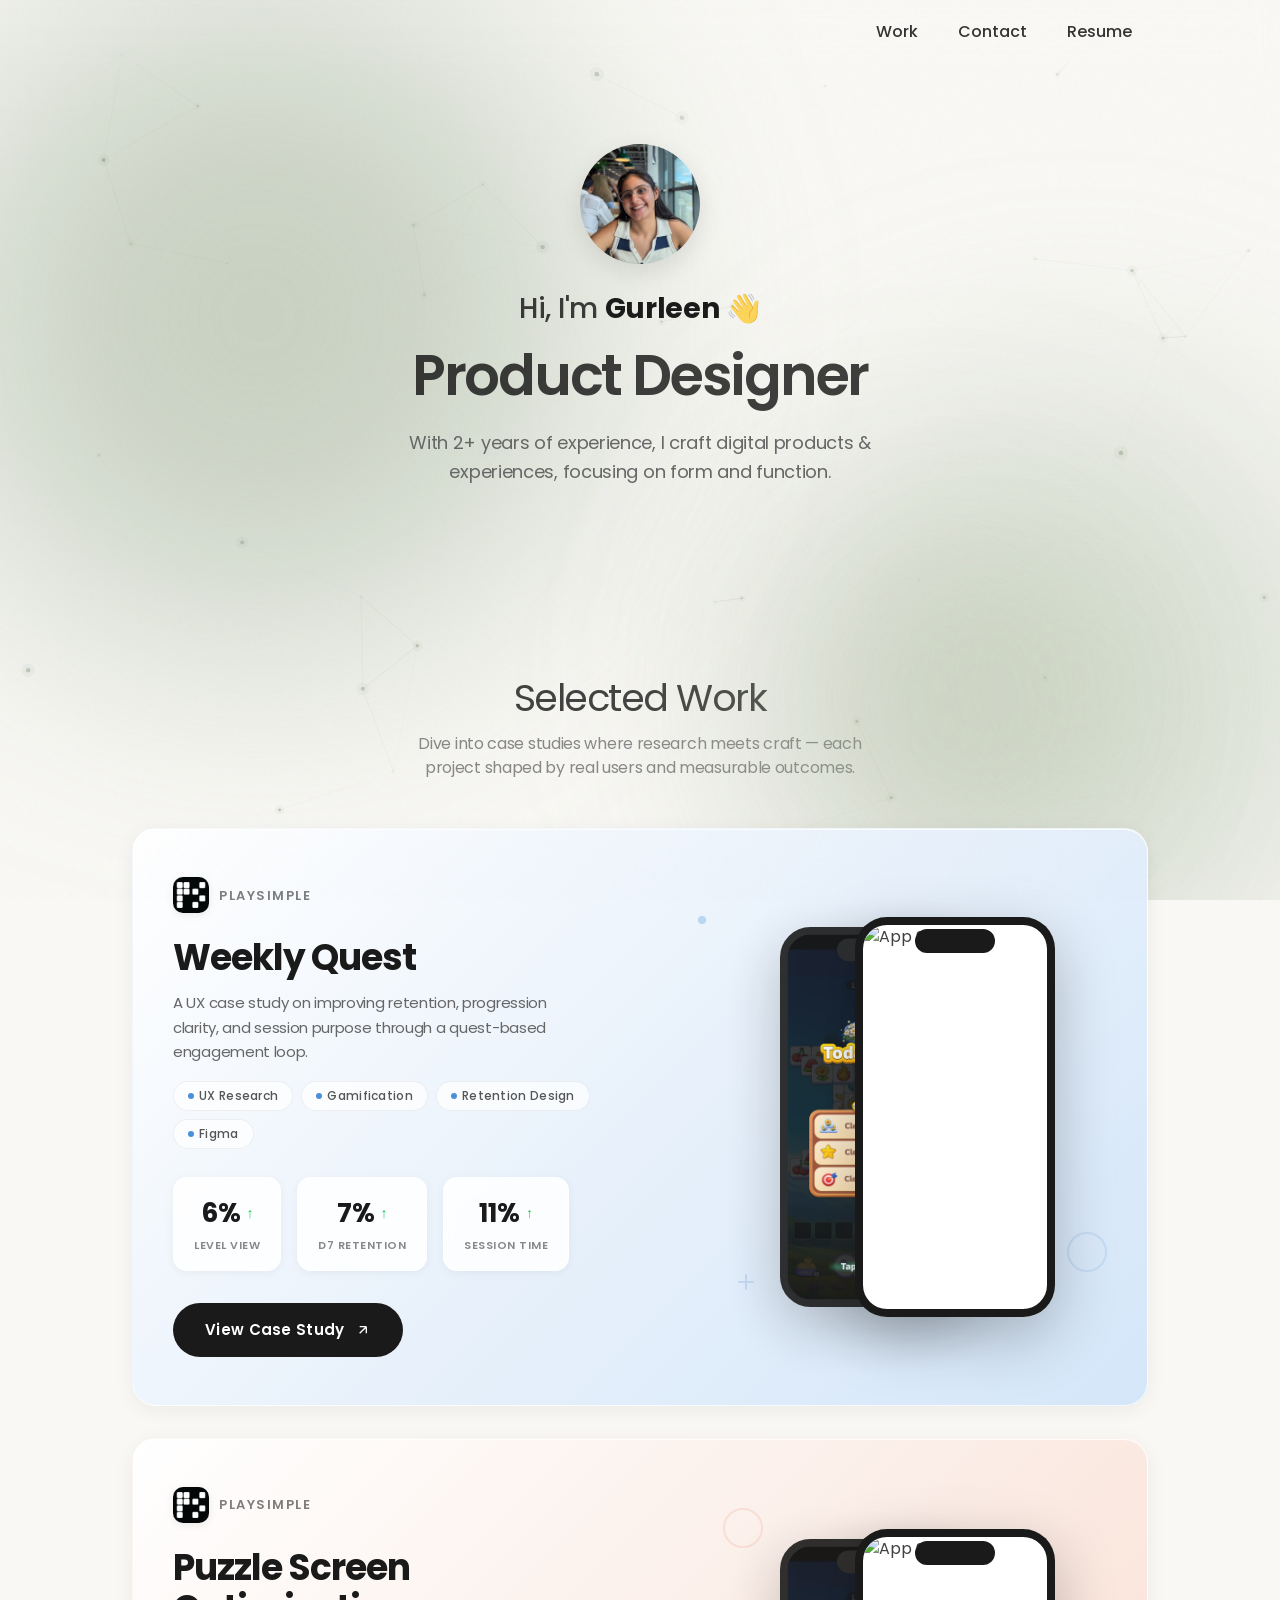
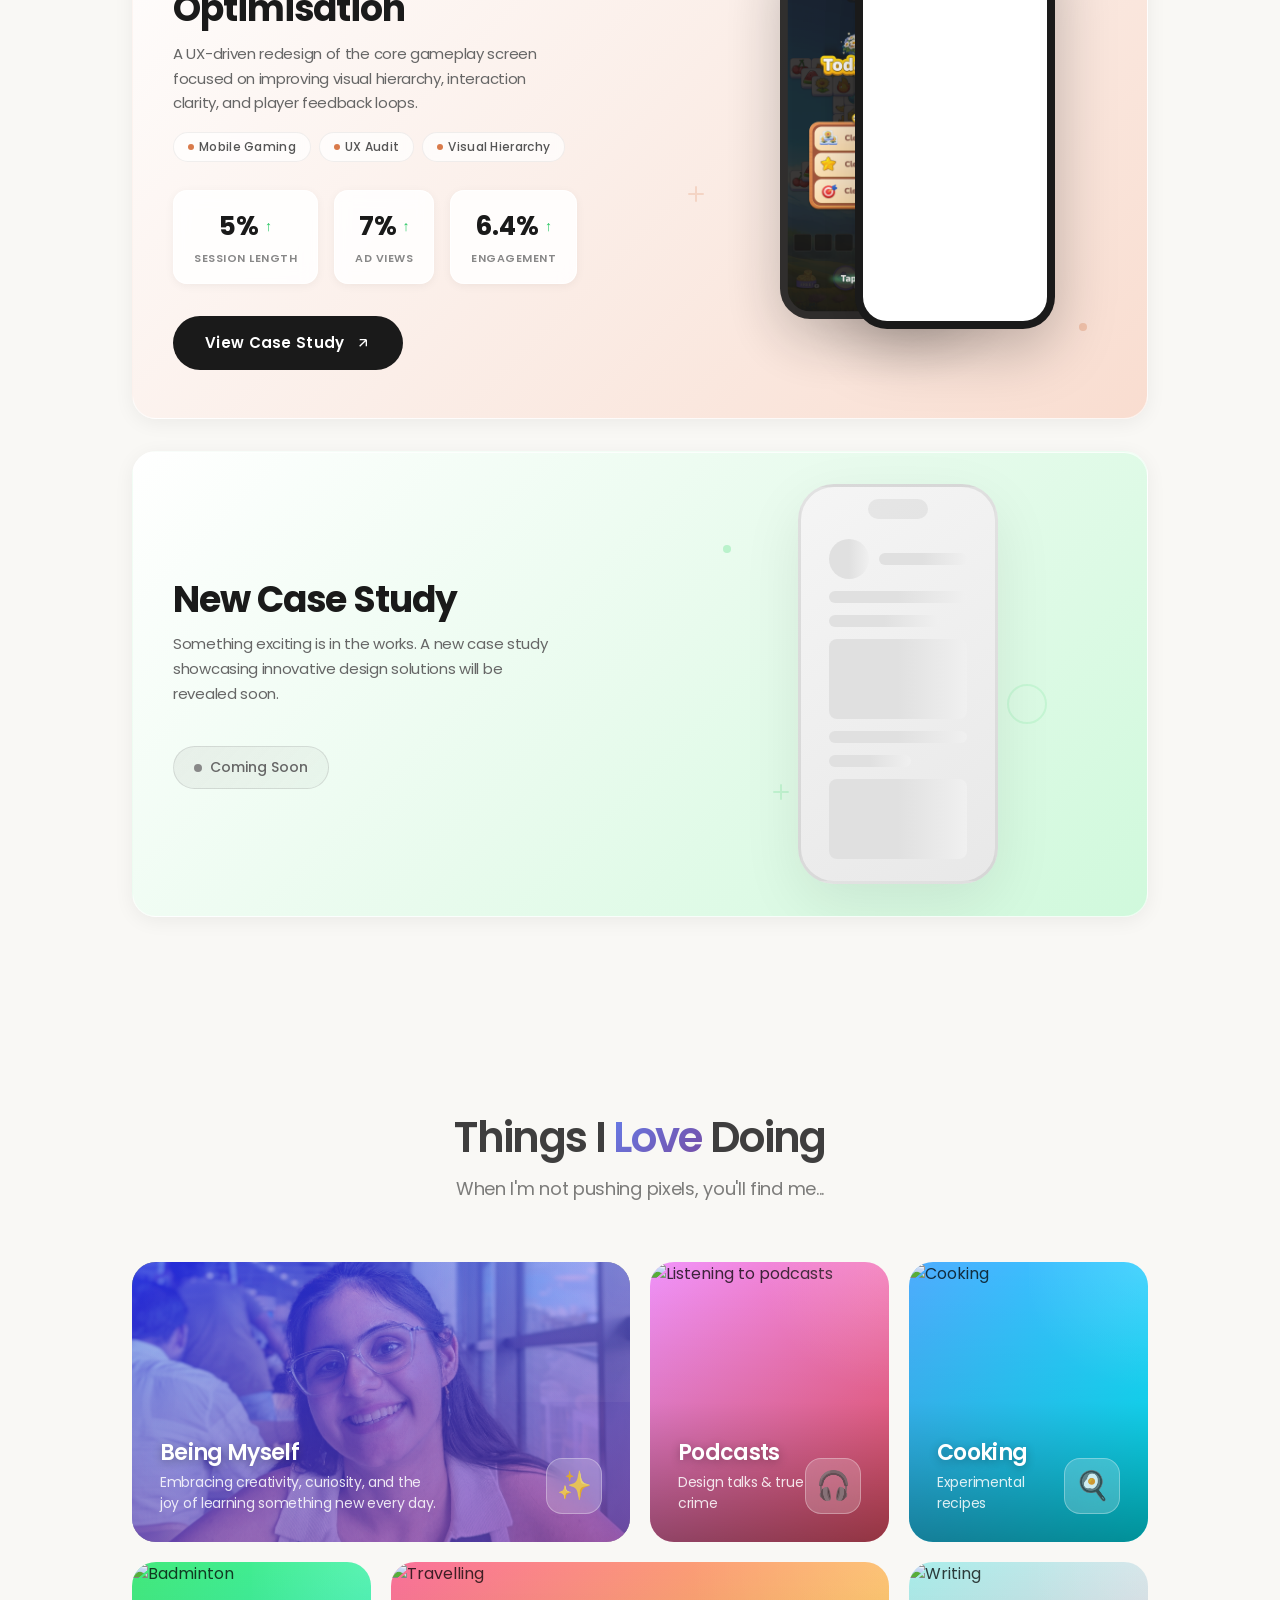
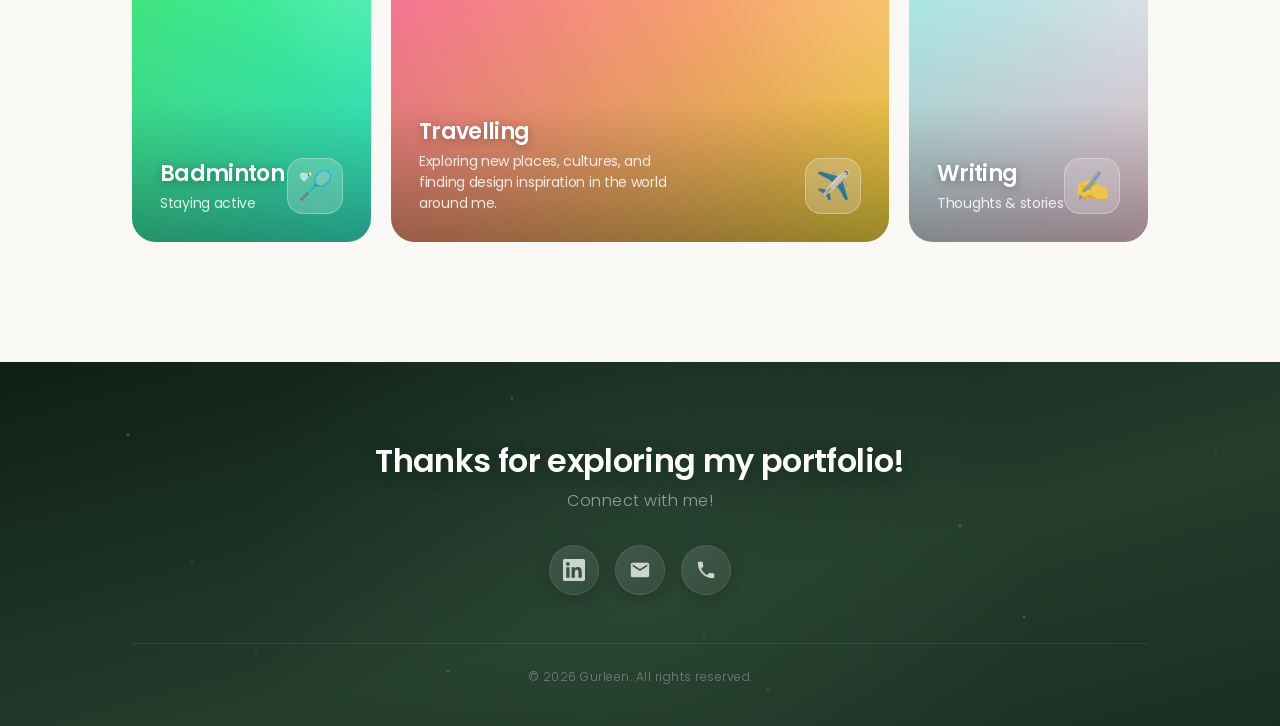
==== commit e89235b7: "Added resume" ====
--- a/index.html
+++ b/index.html
@@ -1425,7 +1425,7 @@
             <ul class="nav-links">
                 <li><a href="#work">Work</a></li>
                 <li><a href="#contact">Contact</a></li>
-                <li><a href="#">Resume</a></li>
+                <li><a href="resume.pdf" target="_blank">Resume</a></li>
             </ul>
         </div>
     </nav>
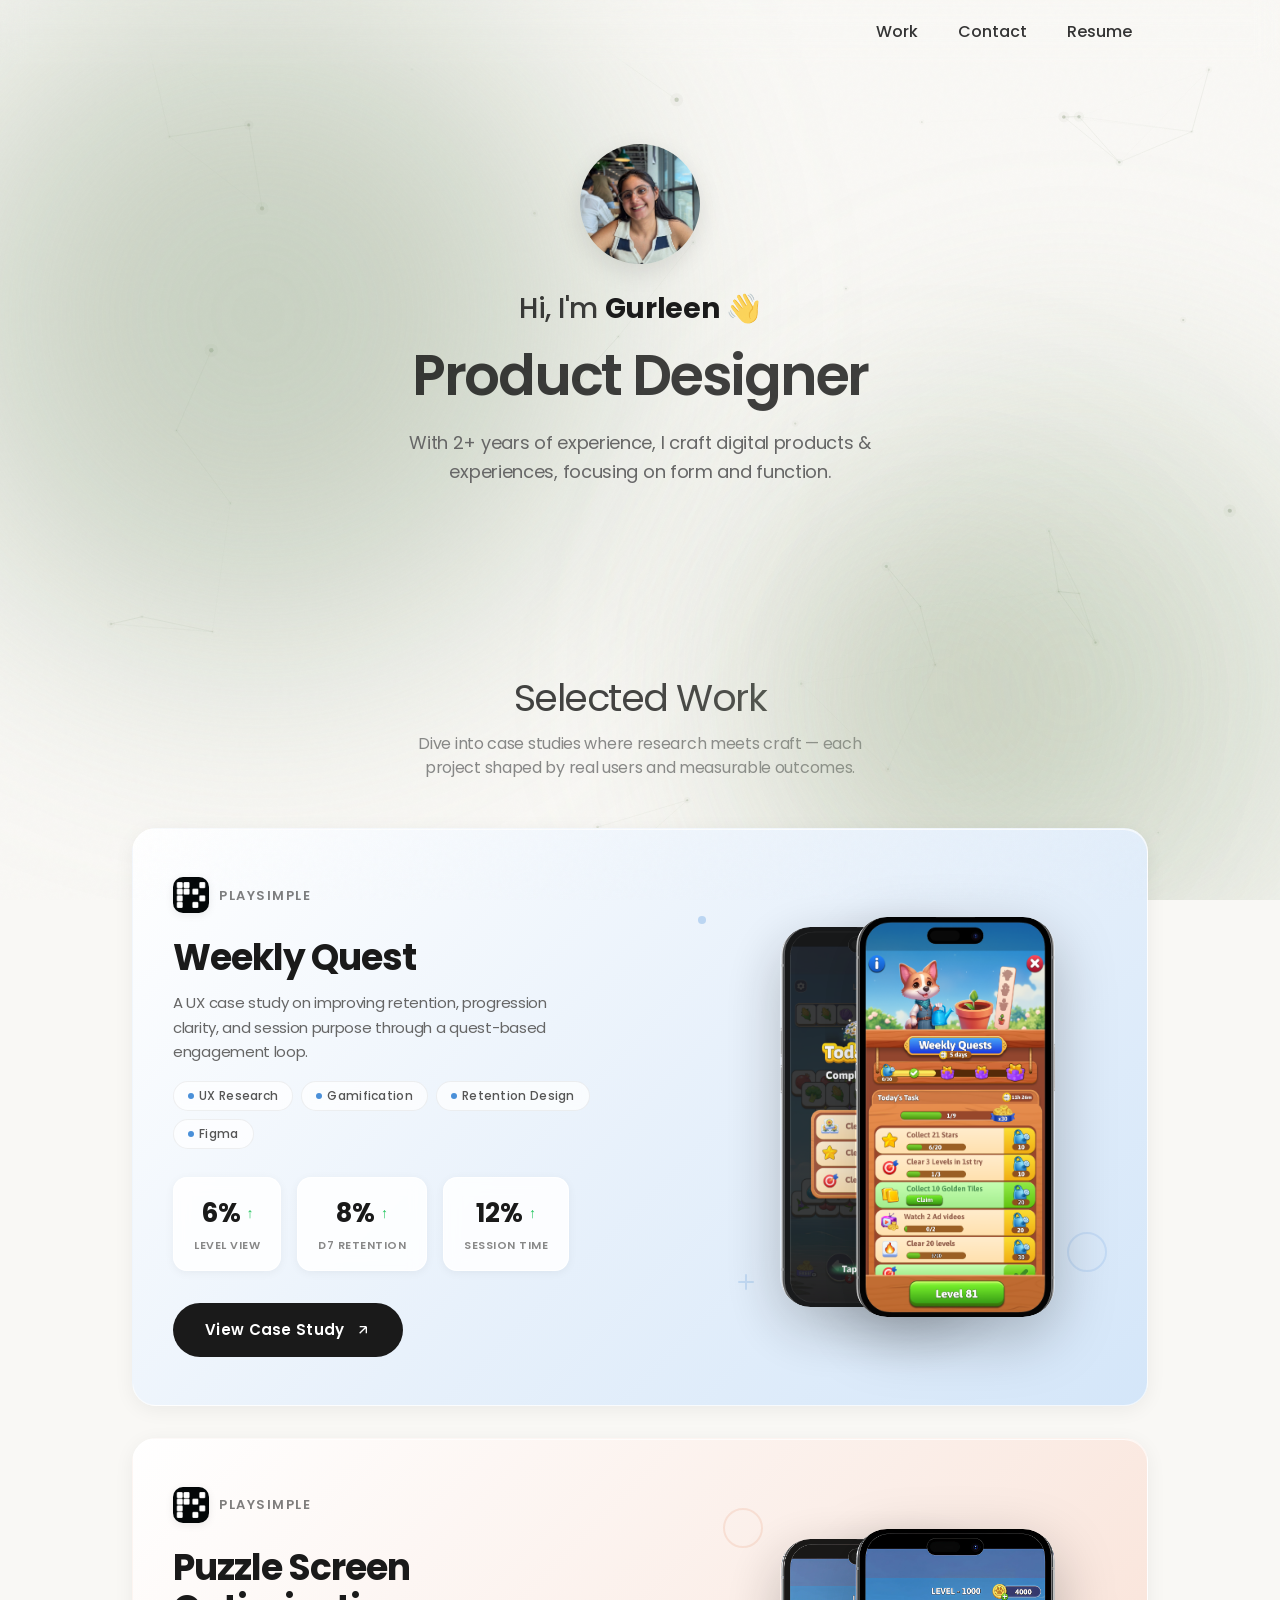
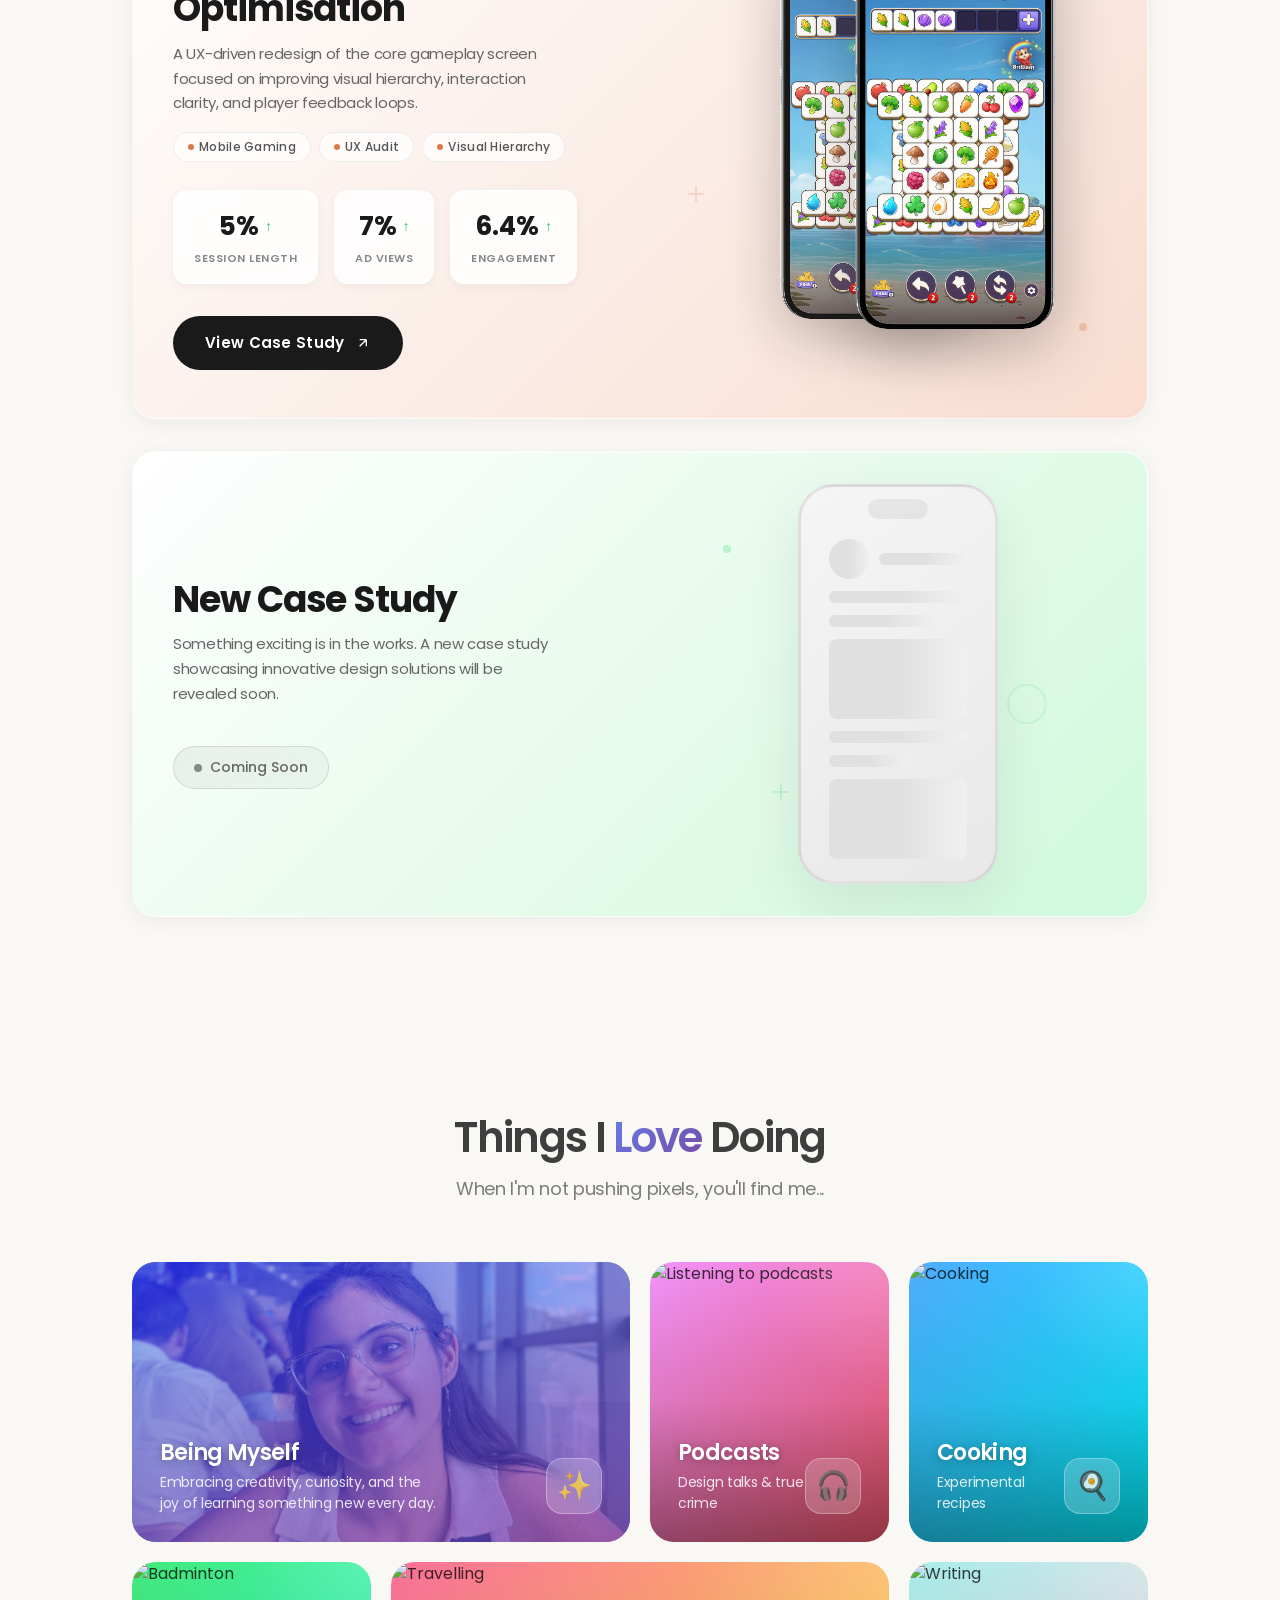
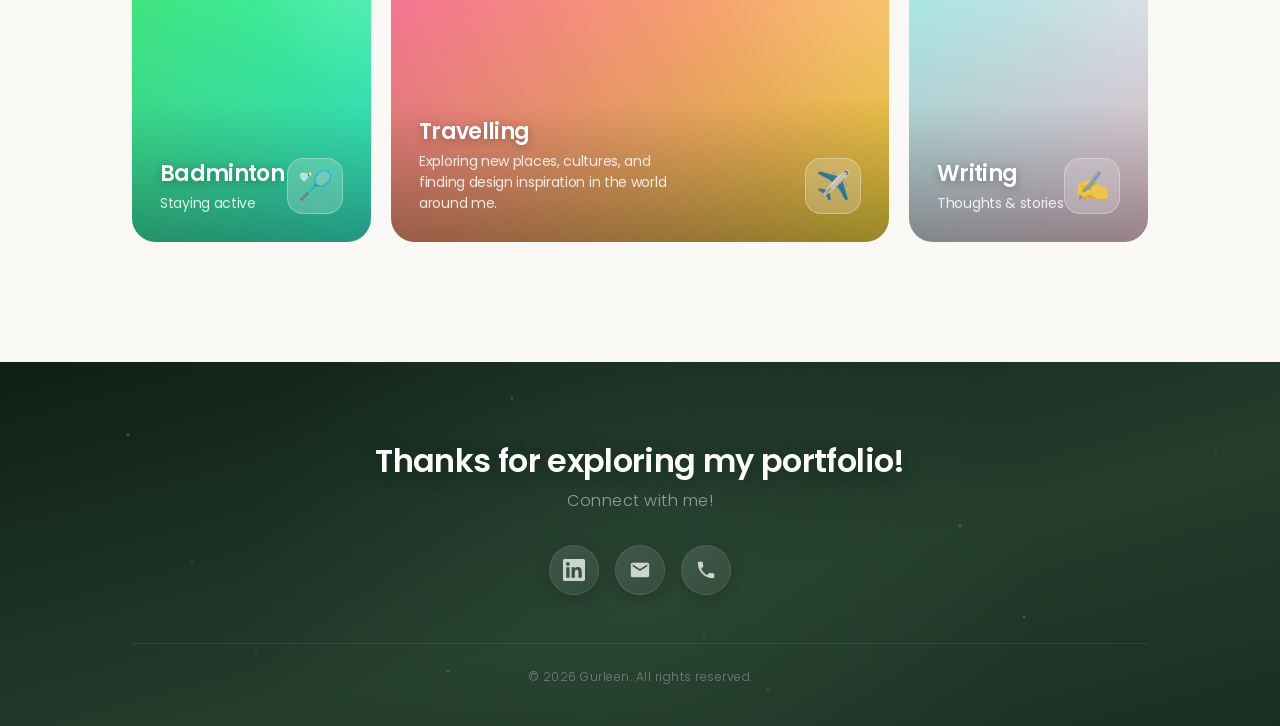
==== commit db5a6a6d: "Final changes" ====
--- a/index.html
+++ b/index.html
@@ -1078,11 +1078,10 @@
             position: absolute;
             width: 200px;
             height: 400px;
-            background: #1a1a1a;
             border-radius: 32px;
-            padding: 8px;
             box-shadow: 0 20px 60px rgba(0, 0, 0, 0.25);
             transition: transform 0.6s cubic-bezier(0.23, 1, 0.32, 1);
+            overflow: hidden;
         }
 
         .phone-mockup.primary {
@@ -1106,27 +1105,14 @@
         .phone-screen {
             width: 100%;
             height: 100%;
-            border-radius: 24px;
+            border-radius: 32px;
             overflow: hidden;
-            background: #fff;
         }
 
         .phone-screen img {
             width: 100%;
             height: 100%;
-            object-fit: fill;
-        }
-
-        .phone-notch {
-            position: absolute;
-            top: 12px;
-            left: 50%;
-            transform: translateX(-50%);
-            width: 80px;
-            height: 24px;
-            background: #1a1a1a;
-            border-radius: 12px;
-            z-index: 3;
+            object-fit: cover;
         }
 
         /* Floating decorative elements */
@@ -1515,15 +1501,13 @@
                     <div class="float-decoration float-dot" style="top: 35%; right: 25%; animation-delay: 1.5s;"></div>
                     <div class="device-mockups">
                         <div class="phone-mockup secondary">
-                            <div class="phone-notch"></div>
                             <div class="phone-screen">
-                                <img src="images/Weekly%20quest%20intro.png" alt="App Screen 2">
+                                <img src="case_studies/Case_study01/Images/FinalMock1.png" alt="App Screen 2">
                             </div>
                         </div>
                         <div class="phone-mockup primary">
-                            <div class="phone-notch"></div>
                             <div class="phone-screen">
-                                <img src="images/Quest%20Main%20Pop%20up.png" alt="App Screen 1">
+                                <img src="case_studies/Case_study01/Images/WeeklyQuest-HeroImage.png" alt="App Screen 1">
                             </div>
                         </div>
                     </div>
@@ -1588,15 +1572,13 @@
                     <div class="float-decoration float-cross" style="top: 60%; left: 8%; animation-delay: 1.2s;"></div>
                     <div class="device-mockups">
                         <div class="phone-mockup secondary">
-                            <div class="phone-notch"></div>
                             <div class="phone-screen">
-                                <img src="images/Weekly%20quest%20intro.png" alt="App Screen 2">
+                                <img src="case_studies/Case_study02/images/Hero_mock1.png" alt="App Screen 2">
                             </div>
                         </div>
                         <div class="phone-mockup primary">
-                            <div class="phone-notch"></div>
                             <div class="phone-screen">
-                                <img src="images/Quest%20Main%20Pop%20up.png" alt="App Screen 1">
+                                <img src="case_studies/Case_study02/images/Hero_mock2.png" alt="App Screen 1">
                             </div>
                         </div>
                     </div>
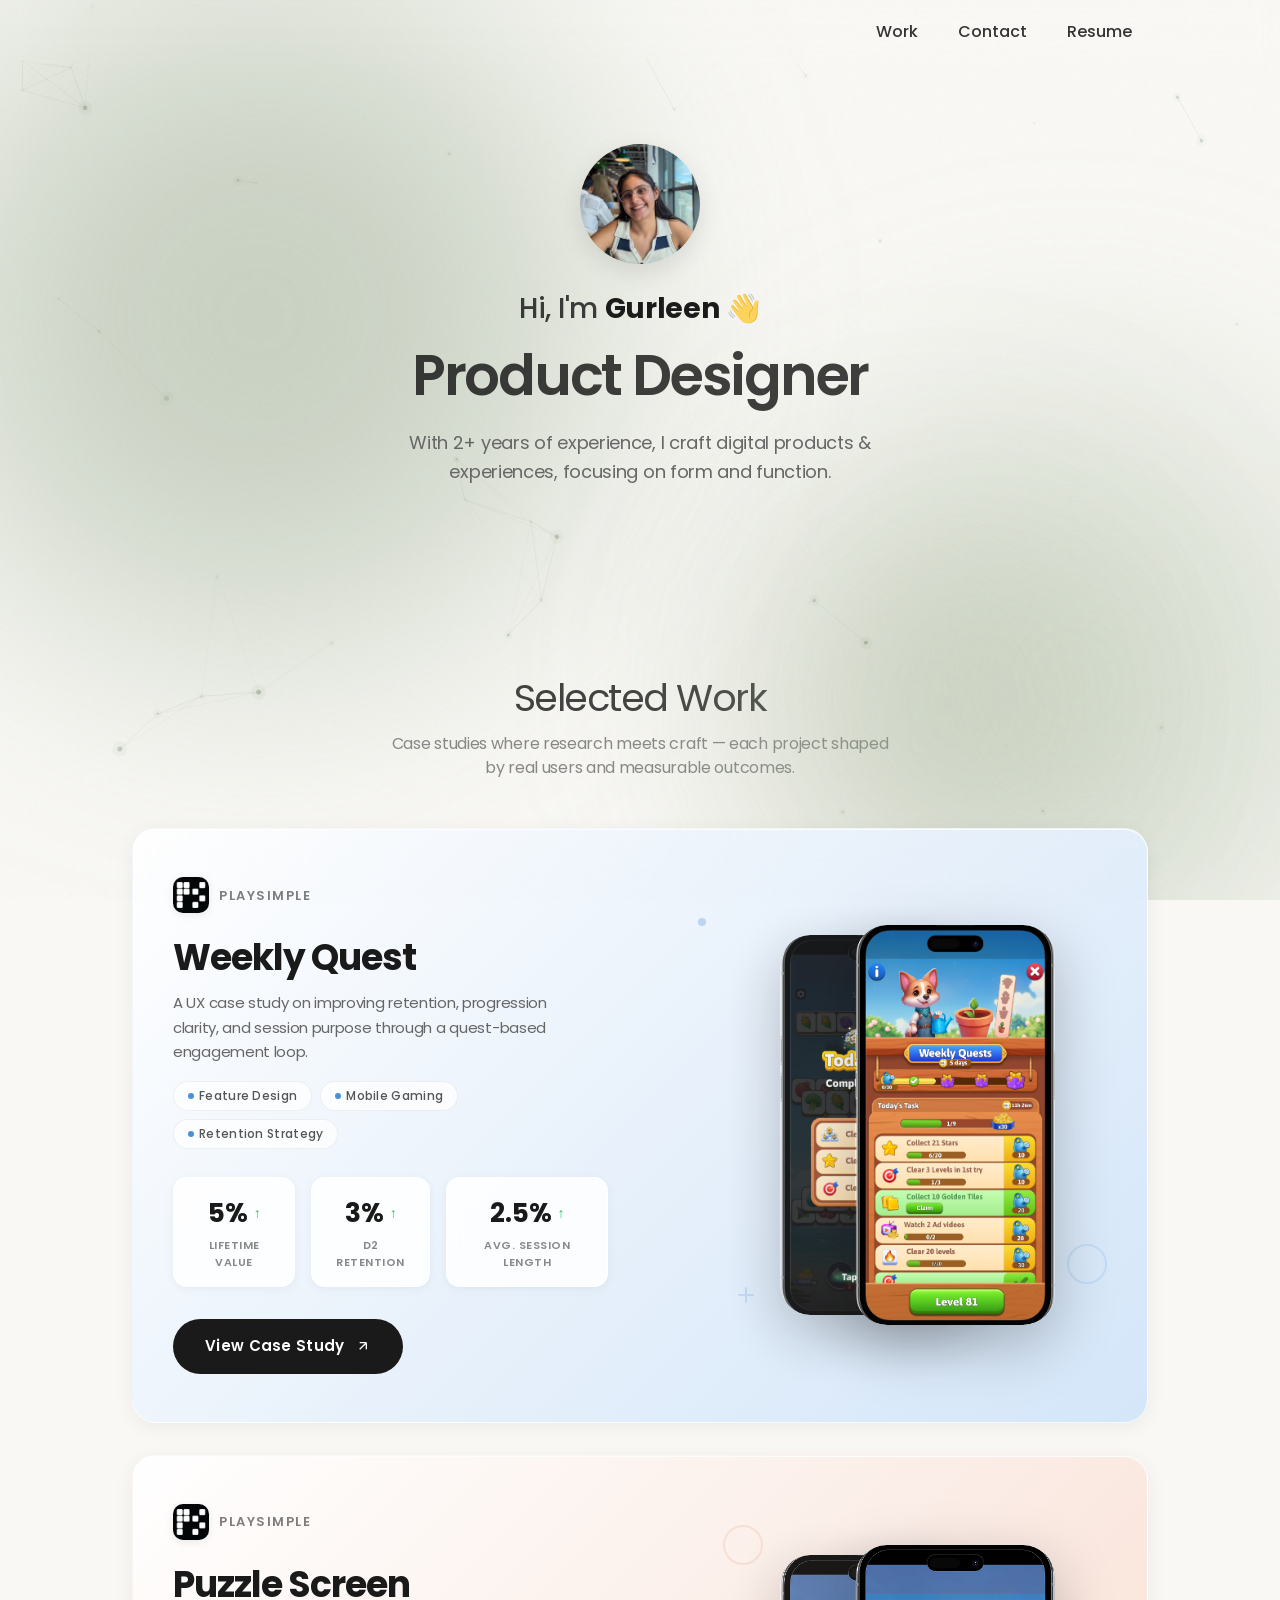
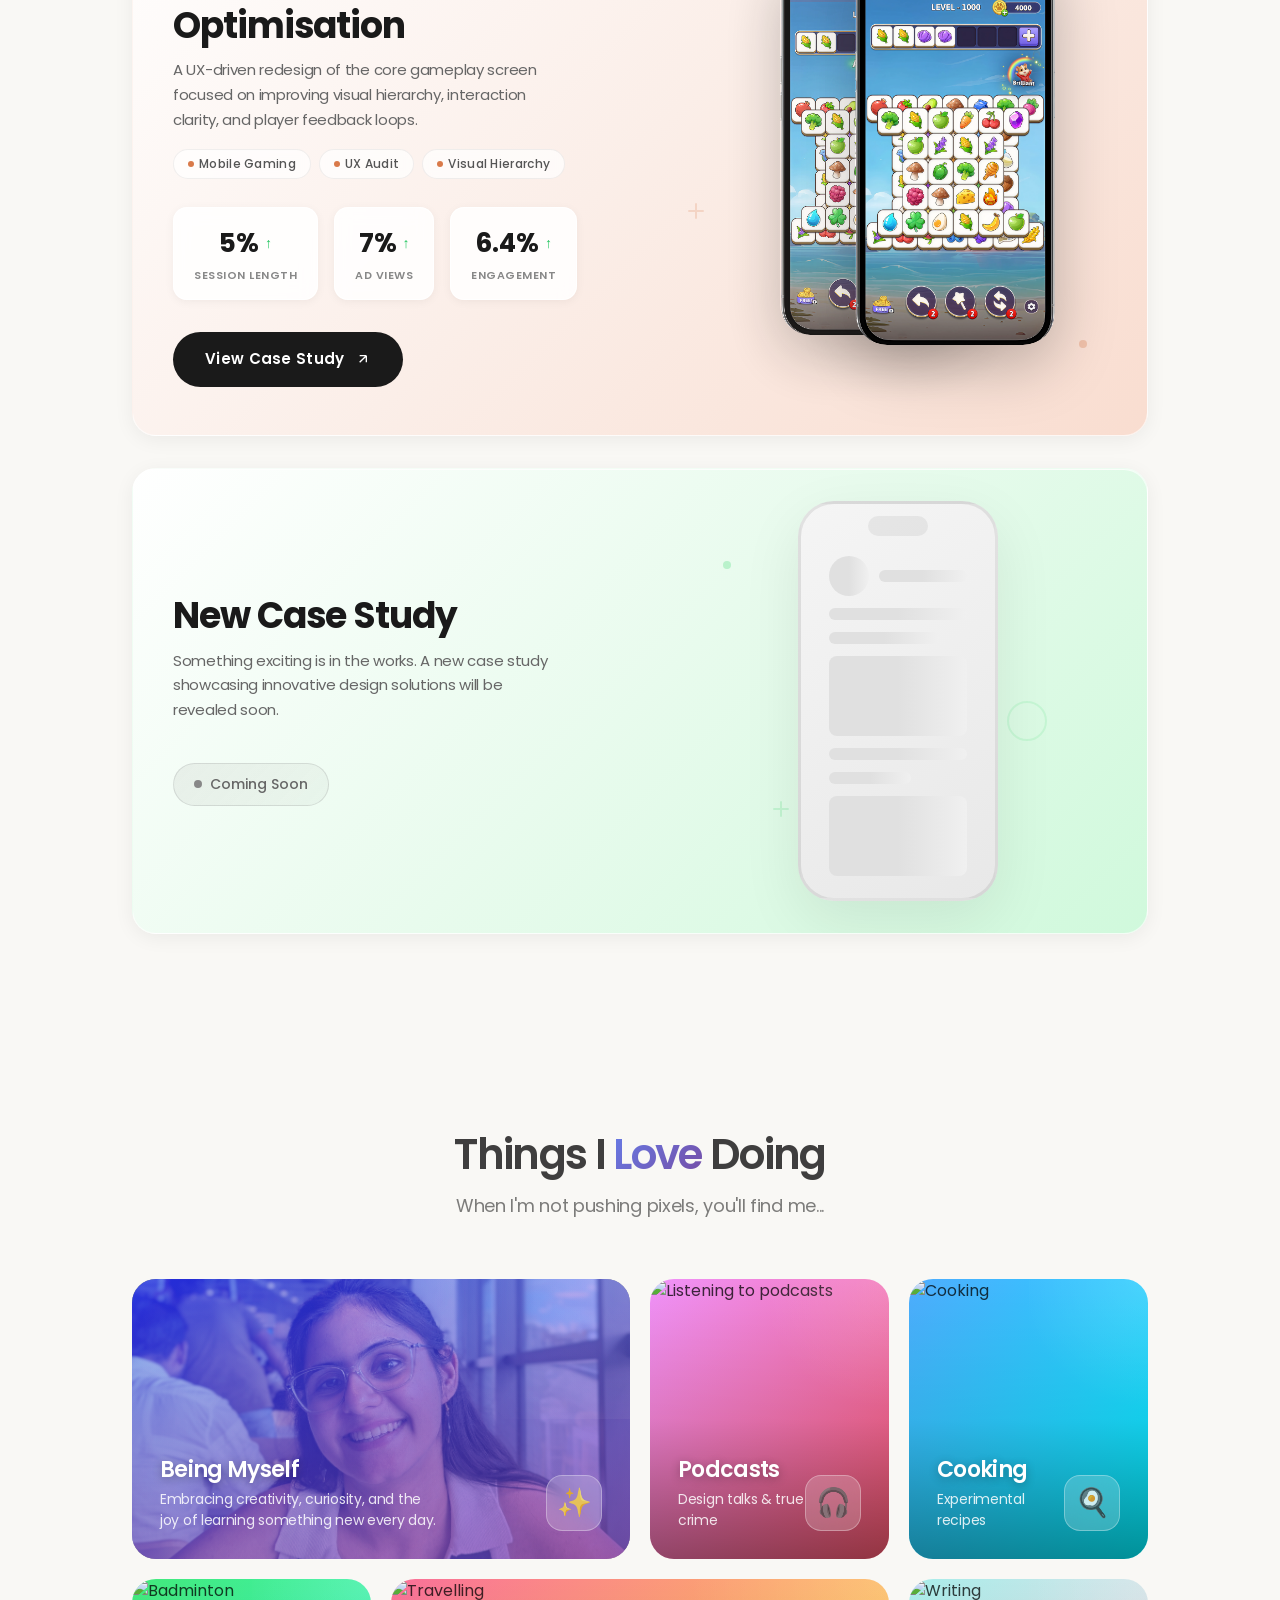
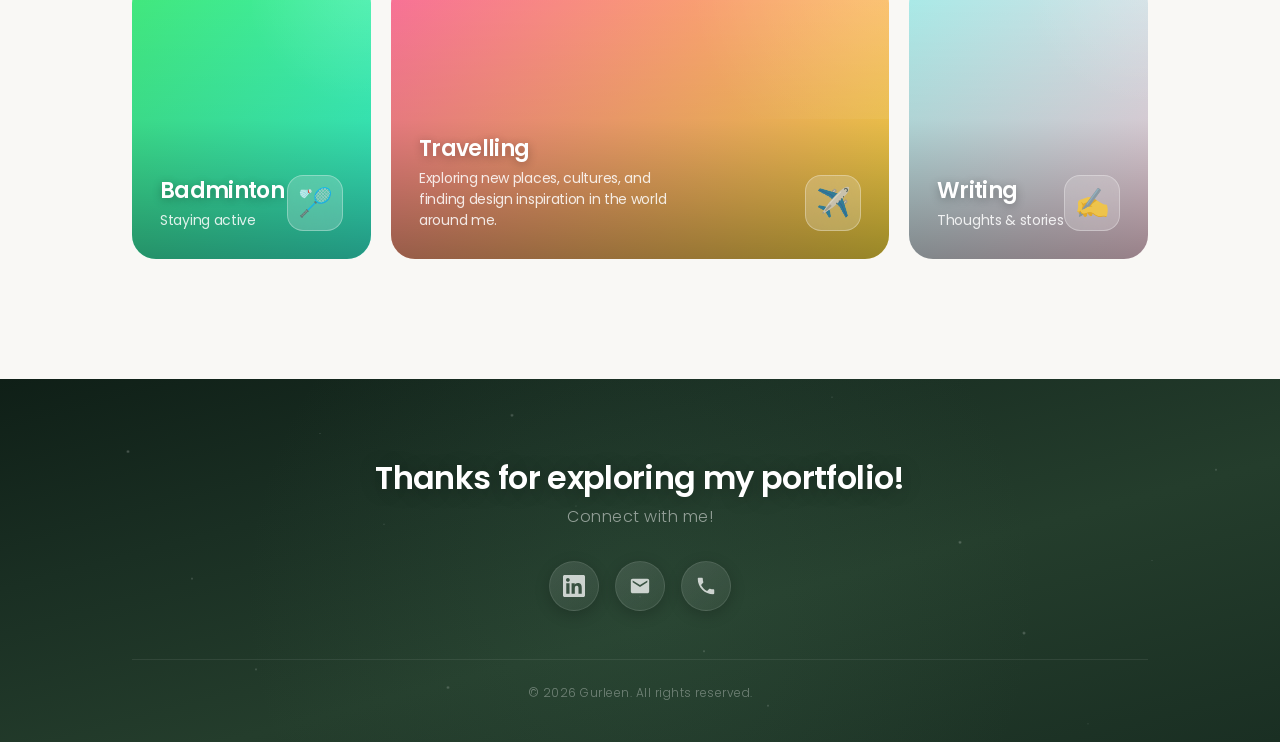
==== commit 20b3b254: "minor changes" ====
--- a/index.html
+++ b/index.html
@@ -1435,7 +1435,7 @@
         <div class="container">
             <div class="work-header">
                 <h2>Selected Work</h2>
-                <p style="max-width: 500px; margin: 12px auto 0; font-size: 16px; color: #888;">Dive into case studies where research meets craft — each project shaped by real users and measurable outcomes.</p>
+                <p style="max-width: 500px; margin: 12px auto 0; font-size: 16px; color: #888;">Case studies where research meets craft — each project shaped by real users and measurable outcomes.</p>
             </div>
             
             <!-- Sticky Scroll Cards Container -->
@@ -1456,33 +1456,32 @@
                     </p>
 
                     <div class="skill-tags">
-                        <span class="skill-tag"><span class="skill-tag-dot"></span>UX Research</span>
-                        <span class="skill-tag"><span class="skill-tag-dot"></span>Gamification</span>
-                        <span class="skill-tag"><span class="skill-tag-dot"></span>Retention Design</span>
-                        <span class="skill-tag"><span class="skill-tag-dot"></span>Figma</span>
+                        <span class="skill-tag"><span class="skill-tag-dot"></span>Feature Design</span>
+                        <span class="skill-tag"><span class="skill-tag-dot"></span>Mobile Gaming</span>
+                        <span class="skill-tag"><span class="skill-tag-dot"></span>Retention Strategy</span>
                     </div>
                     
                     <div class="metrics-row">
                         <div class="metric-card">
                             <div class="metric-value">
-                                6%
+                                5%
                                 <span class="metric-arrow">↑</span>
                             </div>
-                            <div class="metric-label">Level View</div>
+                            <div class="metric-label">Lifetime value</div>
                         </div>
                         <div class="metric-card">
                             <div class="metric-value">
-                                8%
+                                3%
                                 <span class="metric-arrow">↑</span>
                             </div>
-                            <div class="metric-label">D7 Retention</div>
+                            <div class="metric-label">D2 Retention</div>
                         </div>
                         <div class="metric-card">
                             <div class="metric-value">
-                                12%
+                                2.5%
                                 <span class="metric-arrow">↑</span>
                             </div>
-                            <div class="metric-label">Session Time</div>
+                            <div class="metric-label">Avg. session length</div>
                         </div>
                     </div>
                     
